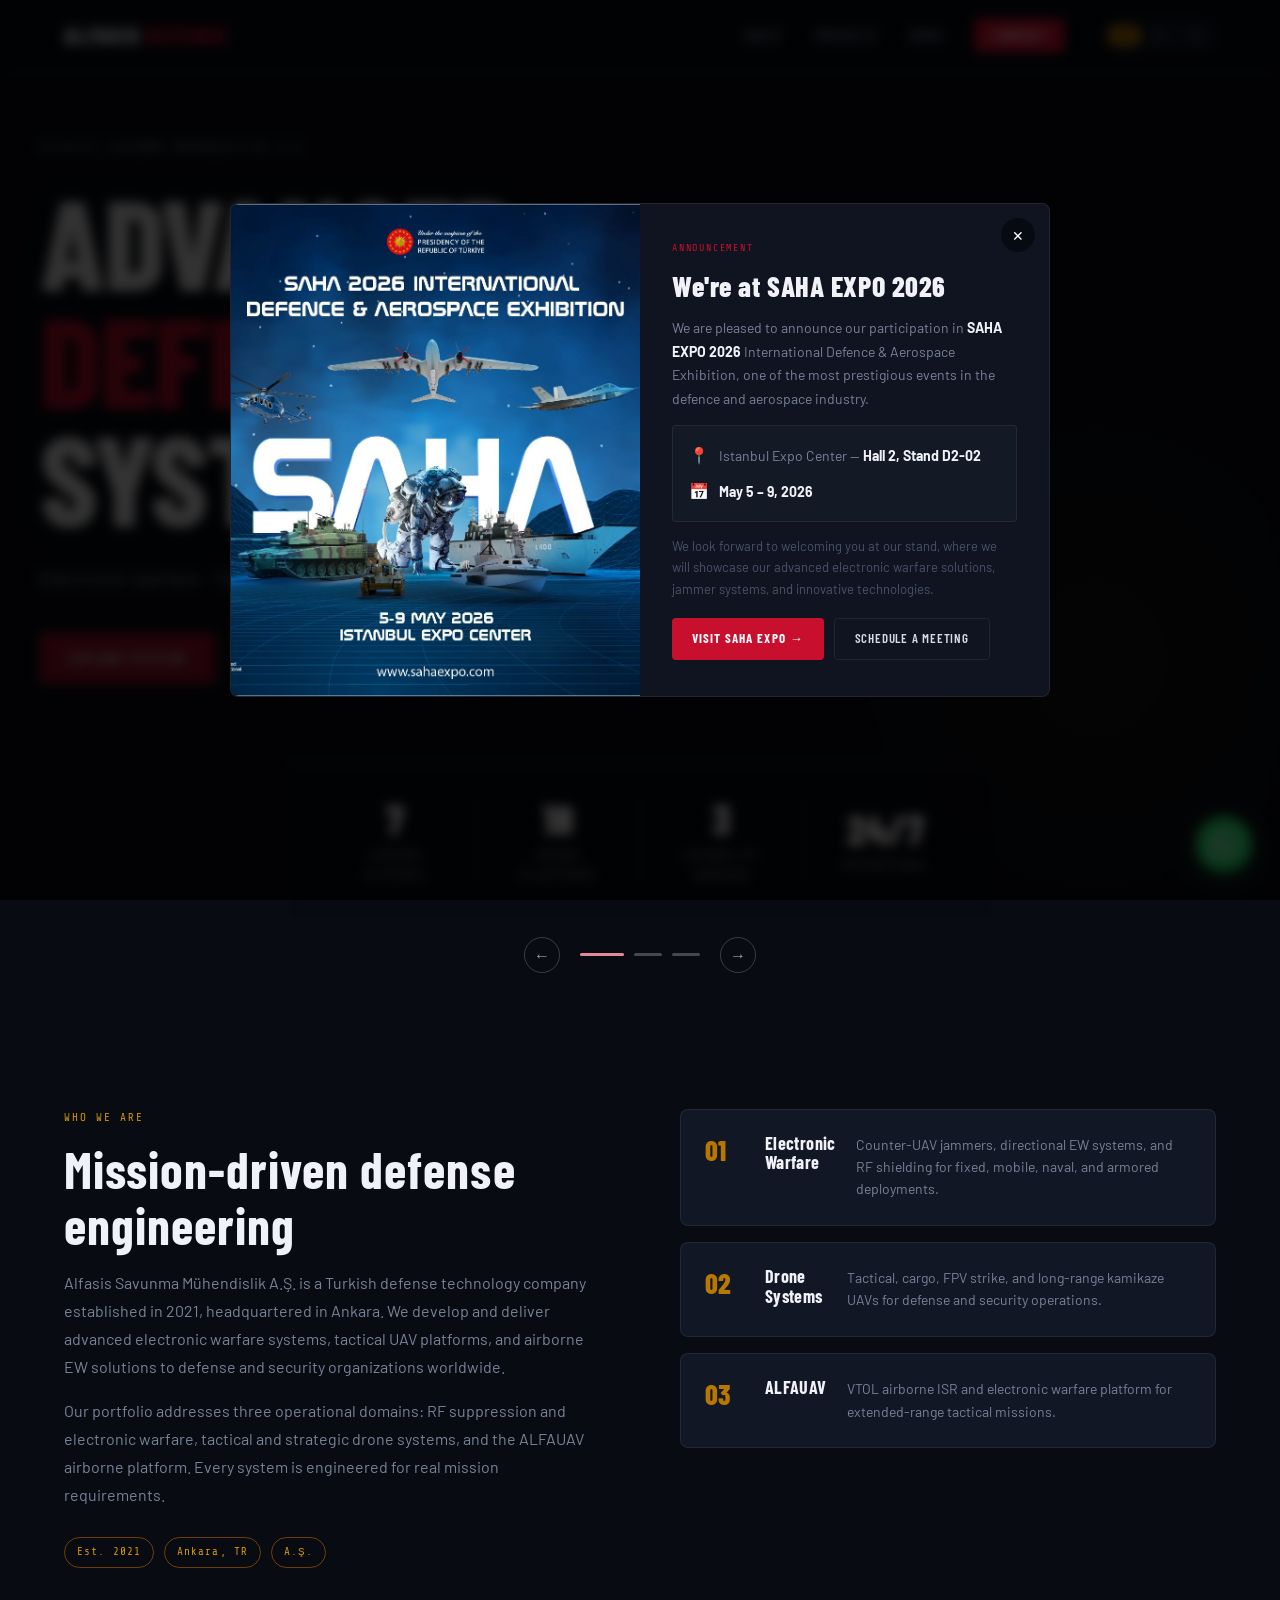
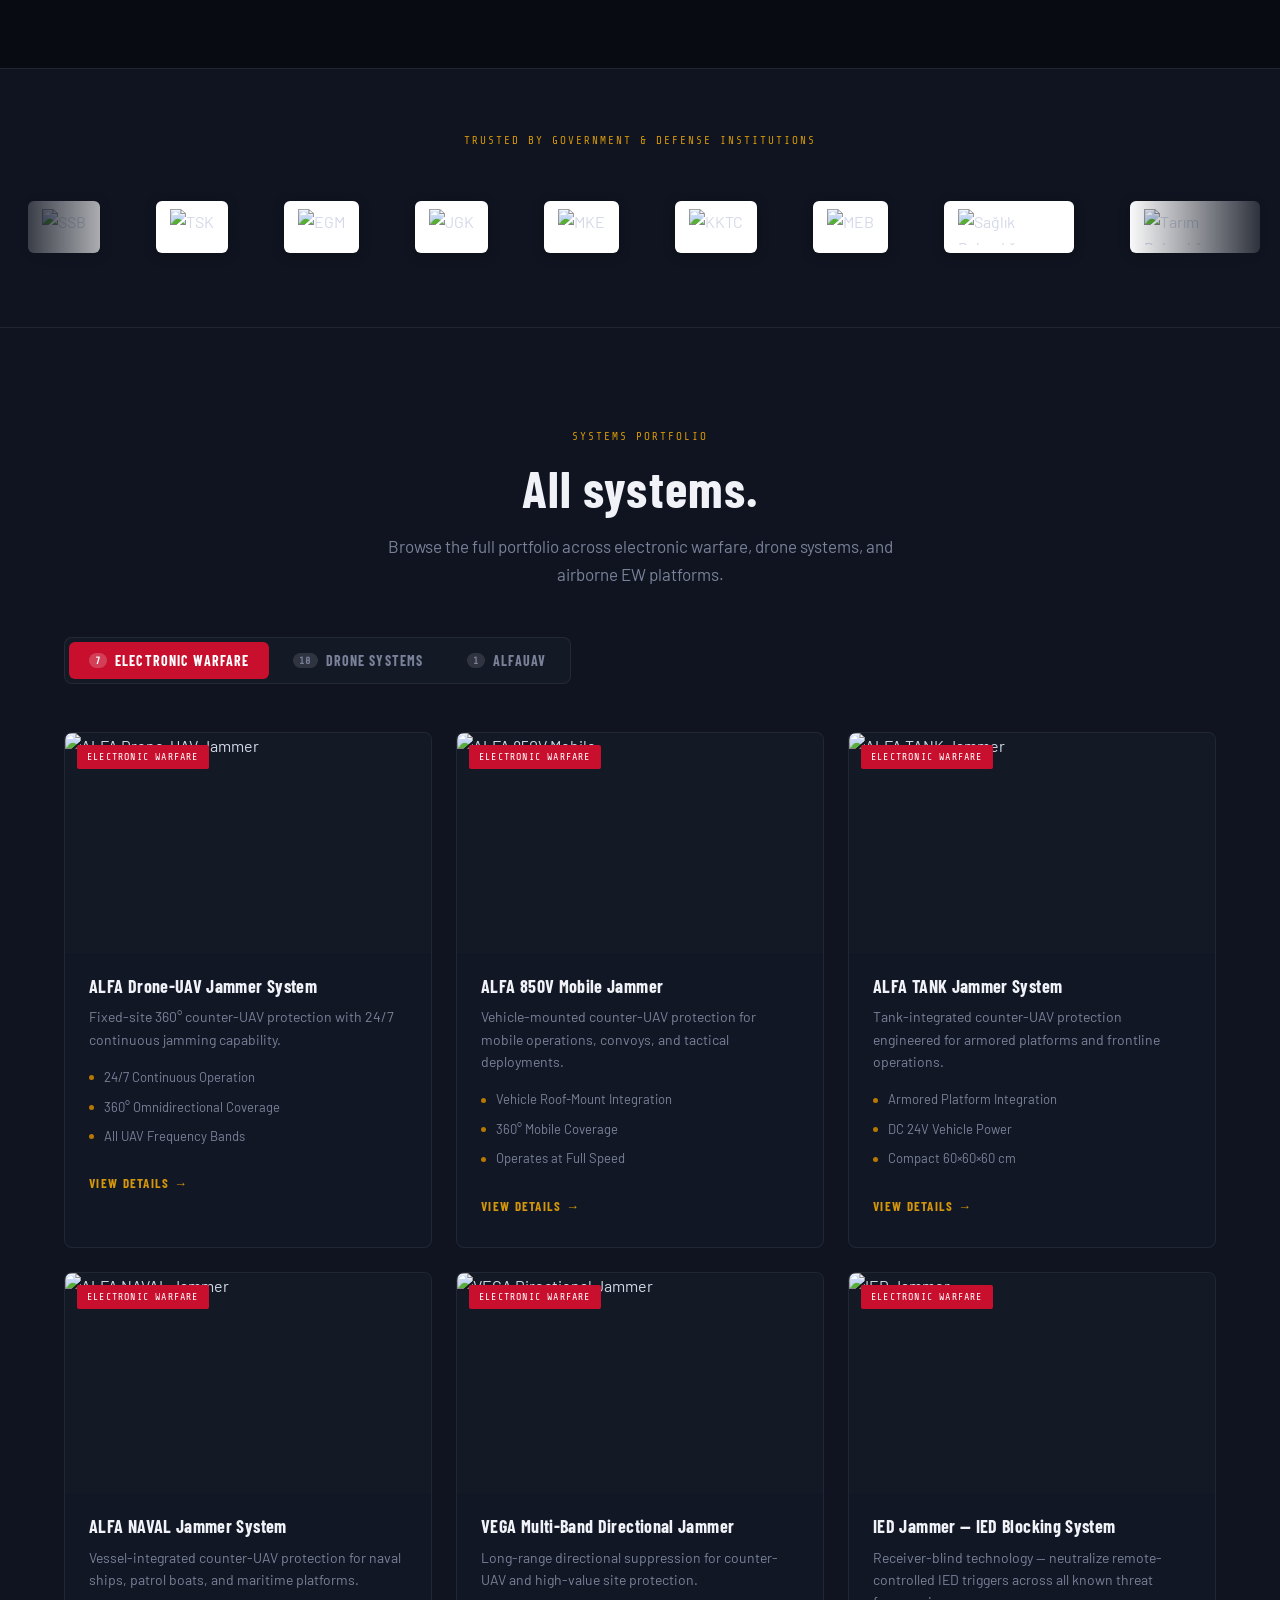
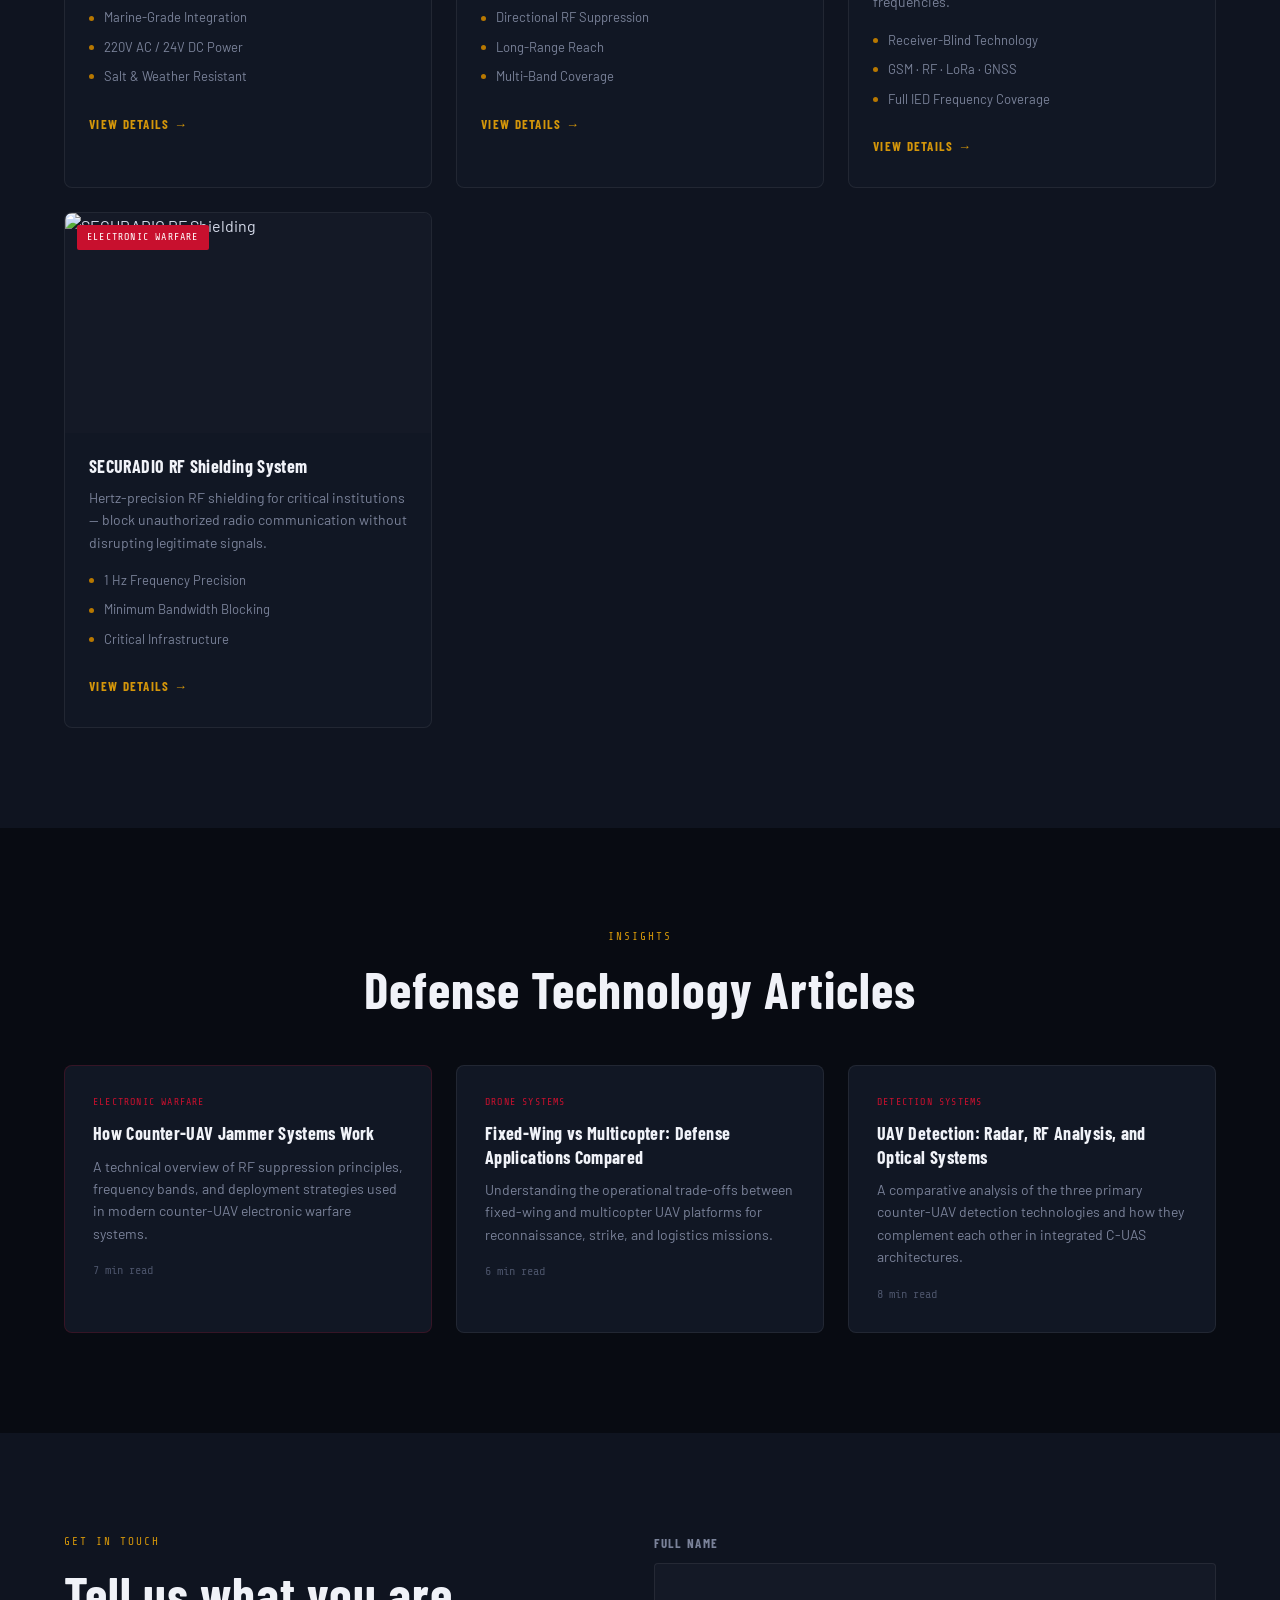
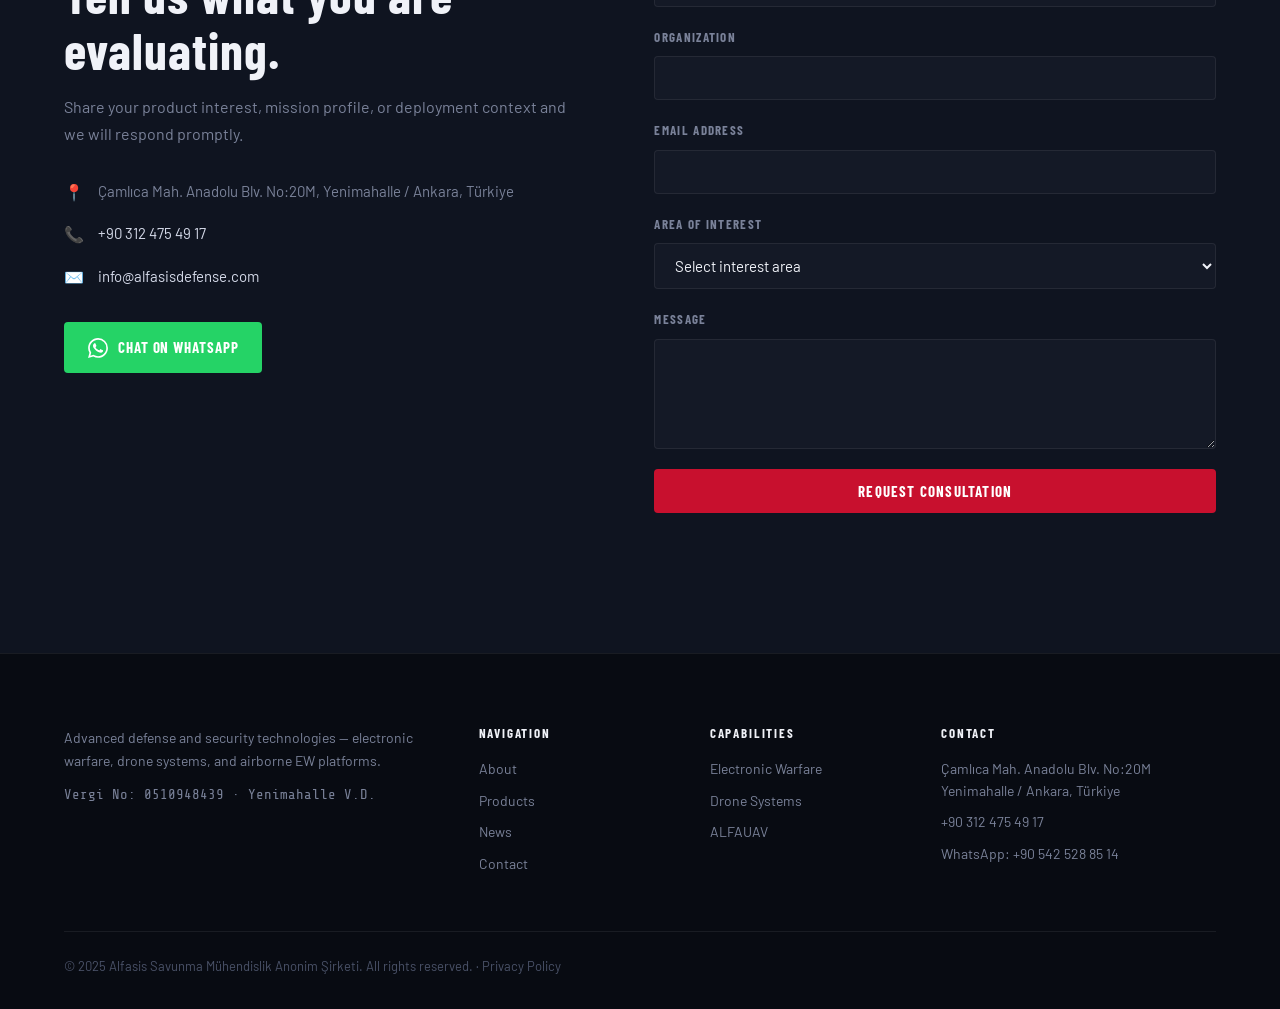
==== index.html @ 8d5317d7 "Update index.html" ====
<!DOCTYPE html>
<html lang="en" dir="ltr">
<head>
  <meta charset="UTF-8" />
  <meta name="viewport" content="width=device-width, initial-scale=1.0" />
  <title>Alfasis Defense | Advanced Defense & Security Systems</title>
  <meta name="description" content="Alfasis Defense — Electronic warfare jammers, tactical drone systems, and ALFAUAV platforms engineered for real operational requirements." />
  <link rel="preconnect" href="https://fonts.googleapis.com" />
  <link href="https://fonts.googleapis.com/css2?family=Barlow+Condensed:wght@300;400;600;700;800&family=Barlow:wght@300;400;500;600&family=Share+Tech+Mono&display=swap" rel="stylesheet" />
  <link rel="stylesheet" href="style.css" />
  <!-- Google Analytics 4 — replace G-XXXXXXXXXX with your Measurement ID -->
  <script async src="https://www.googletagmanager.com/gtag/js?id=G-XXXXXXXXXX"></script>
  <script>
    window.dataLayer = window.dataLayer || [];
    function gtag(){dataLayer.push(arguments);}
    gtag('js', new Date());
    gtag('config', 'G-XXXXXXXXXX');
    gtag('config', 'AW-XXXXXXXXXX'); // Google Ads — replace with your Conversion ID
  </script>
</head>
<body>

<!-- NAV -->
<nav id="navbar">
  <div class="nav-inner">
    <a href="#hero" class="logo">
      <img src="https://kp.idef.com.tr/storage/64226/Alfasis-Logo.png" alt="Alfasis Defense" class="logo-img"
           onerror="this.style.display='none';this.nextElementSibling.style.display='block'" />
      <span class="logo-text" style="display:none">ALFASIS <span class="logo-accent">DEFENSE</span></span>
    </a>
    <ul class="nav-links">
      <li><a href="#about" data-i18n="nav.about">About</a></li>
      <li><a href="#products" data-i18n="nav.products">Products</a></li>
      <li><a href="#news" data-i18n="nav.news">News</a></li>
      <li><a href="#contact" class="nav-cta" data-i18n="nav.contact">Contact</a></li>
    </ul>
    <div class="nav-right">
      <div class="lang-switcher">
        <button class="lang-btn active" data-lang="en">EN</button>
        <button class="lang-btn" data-lang="ar">AR</button>
        <button class="lang-btn" data-lang="ru">RU</button>
      </div>
      <button class="hamburger" id="hamburger" aria-label="Menu">
        <span></span><span></span><span></span>
      </button>
    </div>
  </div>
</nav>

<!-- MOBILE MENU -->
<div class="mobile-menu" id="mobileMenu">
  <ul>
    <li><a href="#about" class="mobile-link" data-i18n="nav.about">About</a></li>
    <li><a href="#products" class="mobile-link" data-i18n="nav.products">Products</a></li>
    <li><a href="#news" class="mobile-link" data-i18n="nav.news">News</a></li>
    <li><a href="#contact" class="mobile-link" data-i18n="nav.contact">Contact</a></li>
  </ul>
  <div class="mobile-lang">
    <button class="lang-btn" data-lang="en">EN</button>
    <button class="lang-btn" data-lang="ar">AR</button>
    <button class="lang-btn" data-lang="ru">RU</button>
  </div>
</div>

<!-- HERO -->
<section id="hero">
  <div class="hero-bg">
    <!-- VIDEO CAROUSEL -->
    <div class="video-carousel">
      <video class="hero-video active" autoplay muted playsinline preload="auto" data-index="0">
        <source src="assets/videos/hero1.mp4" type="video/mp4" />
      </video>
      <video class="hero-video" muted playsinline preload="none" data-index="1">
        <source src="assets/videos/hero2.mp4" type="video/mp4" />
      </video>
      <video class="hero-video" muted playsinline preload="none" data-index="2">
        <source src="assets/videos/hero3.mp4" type="video/mp4" />
      </video>
    </div>
    <div class="hero-video-overlay"></div>
    <div class="hero-grid-lines"></div>
    <div class="hero-glow-1"></div>
    <div class="hero-glow-2"></div>
  </div>
  <div class="hero-content">
    <div class="hero-tag"><span class="mono">ALFASIS SAVUNMA MÜHENDİSLİK A.Ş.</span></div>
    <h1 class="hero-title">
      <span data-i18n="hero.line1">ADVANCED</span><br/>
      <em class="accent-red" data-i18n="hero.line2">DEFENSE</em><br/>
      <span data-i18n="hero.line3">SYSTEMS</span>
    </h1>
    <p class="hero-sub" data-i18n="hero.sub">Electronic warfare · Tactical drones · Airborne EW platforms</p>
    <div class="hero-actions">
      <a href="#products" class="btn-primary" data-i18n="hero.cta1">Explore Systems</a>
      <a href="#contact" class="btn-ghost" data-i18n="hero.cta2">Request Consultation</a>
    </div>
  </div>
  <div class="hero-stats">
    <div class="stat"><span class="stat-num">7</span><span class="stat-label" data-i18n="stats.jammers">Jammer Systems</span></div>
    <div class="stat-div"></div>
    <div class="stat"><span class="stat-num">18</span><span class="stat-label" data-i18n="stats.drones">Drone Platforms</span></div>
    <div class="stat-div"></div>
    <div class="stat"><span class="stat-num">3</span><span class="stat-label" data-i18n="stats.domains">Capability Domains</span></div>
    <div class="stat-div"></div>
    <div class="stat"><span class="stat-num">24/7</span><span class="stat-label" data-i18n="stats.ops">Operational</span></div>
  </div>

  <!-- VIDEO CAROUSEL CONTROLS -->
  <div class="carousel-controls">
    <button class="carousel-arrow" id="carouselPrev" aria-label="Previous">&#8592;</button>
    <div class="carousel-dots">
      <button class="carousel-dot active" data-dot="0"></button>
      <button class="carousel-dot" data-dot="1"></button>
      <button class="carousel-dot" data-dot="2"></button>
    </div>
    <button class="carousel-arrow" id="carouselNext" aria-label="Next">&#8594;</button>
  </div>
</section>

<!-- ABOUT -->
<section id="about">
  <div class="container">
    <div class="about-grid">
      <div class="about-text">
        <div class="section-tag" data-i18n="about.tag">WHO WE ARE</div>
        <h2 class="section-title" data-i18n="about.title">Mission-driven defense engineering</h2>
        <p data-i18n="about.p1">Alfasis Savunma Mühendislik A.Ş. is a Turkish defense technology company established in 2021, headquartered in Ankara. We develop and deliver advanced electronic warfare systems, tactical UAV platforms, and airborne EW solutions to defense and security organizations worldwide.</p>
        <p data-i18n="about.p2">Our portfolio addresses three operational domains: RF suppression and electronic warfare, tactical and strategic drone systems, and the ALFAUAV airborne platform. Every system is engineered for real mission requirements.</p>
        <div class="about-badges">
          <div class="badge"><span data-i18n="badge.est">Est.</span> 2021</div>
          <div class="badge">Ankara, TR</div>
          <div class="badge">A.Ş.</div>
        </div>
      </div>
      <div class="about-domains">
        <div class="domain-card">
          <div class="domain-num">01</div>
          <h3 data-i18n="domain.ew">Electronic Warfare</h3>
          <p data-i18n="domain.ew.desc">Counter-UAV jammers, directional EW systems, and RF shielding for fixed, mobile, naval, and armored deployments.</p>
        </div>
        <div class="domain-card">
          <div class="domain-num">02</div>
          <h3 data-i18n="domain.uav">Drone Systems</h3>
          <p data-i18n="domain.uav.desc">Tactical, cargo, FPV strike, and long-range kamikaze UAVs for defense and security operations.</p>
        </div>
        <div class="domain-card">
          <div class="domain-num">03</div>
          <h3>ALFAUAV</h3>
          <p data-i18n="domain.alfauav.desc">VTOL airborne ISR and electronic warfare platform for extended-range tactical missions.</p>
        </div>
      </div>
    </div>
  </div>
</section>

<!-- CLIENTS SLIDER -->
<section id="clients">
  <div class="clients-header">
    <span class="section-tag" data-i18n="clients.tag">TRUSTED BY</span>
  </div>
  <div class="clients-track-wrap">
    <div class="clients-track">
      <!-- Set 1 -->
      <div class="client-logo"><img src="https://www.alfasis.com.tr/img/referanslar/SSB_logo.png"            alt="SSB" /></div>
      <div class="client-logo"><img src="https://www.alfasis.com.tr/img/referanslar/tsk-logo.png"            alt="TSK" /></div>
      <div class="client-logo"><img src="https://www.alfasis.com.tr/img/referanslar/EGM2_logo.png"           alt="EGM" /></div>
      <div class="client-logo"><img src="https://www.alfasis.com.tr/img/referanslar/jgk_logo.png"            alt="JGK" /></div>
      <div class="client-logo"><img src="https://www.alfasis.com.tr/img/referanslar/MKE-logo.png"            alt="MKE" /></div>
      <div class="client-logo"><img src="https://www.alfasis.com.tr/img/referanslar/kktc_ia_logo.jpeg"       alt="KKTC" /></div>
      <div class="client-logo"><img src="https://www.alfasis.com.tr/img/referanslar/MEB_Logo.png"            alt="MEB" /></div>
      <div class="client-logo"><img src="https://www.alfasis.com.tr/img/referanslar/SB_logo.png"             alt="Sağlık Bakanlığı" /></div>
      <div class="client-logo"><img src="https://www.alfasis.com.tr/img/referanslar/Tarım_ve_Orman_b_logo.png" alt="Tarım Bakanlığı" /></div>
      <div class="client-logo"><img src="https://www.alfasis.com.tr/img/referanslar/Msi_Logo.png"            alt="MSI" /></div>
      <div class="client-logo"><img src="https://www.alfasis.com.tr/img/referanslar/teias_logo.png"          alt="TEİAŞ" /></div>
      <div class="client-logo"><img src="https://www.alfasis.com.tr/img/referanslar/innova-seffaf-renkli.png" alt="Innova" /></div>
      <div class="client-logo"><img src="https://www.alfasis.com.tr/img/referanslar/tt_logo.jpeg"            alt="Türk Telekom" /></div>
      <div class="client-logo"><img src="https://www.alfasis.com.tr/img/referanslar/Logo_Goethe-Institut.png" alt="Goethe Institut" /></div>
      <!-- Set 2 (duplicate for seamless loop) -->
      <div class="client-logo"><img src="https://www.alfasis.com.tr/img/referanslar/SSB_logo.png"            alt="SSB" /></div>
      <div class="client-logo"><img src="https://www.alfasis.com.tr/img/referanslar/tsk-logo.png"            alt="TSK" /></div>
      <div class="client-logo"><img src="https://www.alfasis.com.tr/img/referanslar/EGM2_logo.png"           alt="EGM" /></div>
      <div class="client-logo"><img src="https://www.alfasis.com.tr/img/referanslar/jgk_logo.png"            alt="JGK" /></div>
      <div class="client-logo"><img src="https://www.alfasis.com.tr/img/referanslar/MKE-logo.png"            alt="MKE" /></div>
      <div class="client-logo"><img src="https://www.alfasis.com.tr/img/referanslar/kktc_ia_logo.jpeg"       alt="KKTC" /></div>
      <div class="client-logo"><img src="https://www.alfasis.com.tr/img/referanslar/MEB_Logo.png"            alt="MEB" /></div>
      <div class="client-logo"><img src="https://www.alfasis.com.tr/img/referanslar/SB_logo.png"             alt="Sağlık Bakanlığı" /></div>
      <div class="client-logo"><img src="https://www.alfasis.com.tr/img/referanslar/Tarım_ve_Orman_b_logo.png" alt="Tarım Bakanlığı" /></div>
      <div class="client-logo"><img src="https://www.alfasis.com.tr/img/referanslar/Msi_Logo.png"            alt="MSI" /></div>
      <div class="client-logo"><img src="https://www.alfasis.com.tr/img/referanslar/teias_logo.png"          alt="TEİAŞ" /></div>
      <div class="client-logo"><img src="https://www.alfasis.com.tr/img/referanslar/innova-seffaf-renkli.png" alt="Innova" /></div>
      <div class="client-logo"><img src="https://www.alfasis.com.tr/img/referanslar/tt_logo.jpeg"            alt="Türk Telekom" /></div>
      <div class="client-logo"><img src="https://www.alfasis.com.tr/img/referanslar/Logo_Goethe-Institut.png" alt="Goethe Institut" /></div>
    </div>
  </div>
</section>

<!-- PRODUCTS -->
<section id="products">
  <div class="container">
    <div class="section-header">
      <div class="section-tag" data-i18n="products.tag">SYSTEMS PORTFOLIO</div>
      <h2 class="section-title" data-i18n="products.title">All systems.</h2>
      <p class="section-sub" data-i18n="products.sub">Browse the full portfolio across electronic warfare, drone systems, and airborne EW platforms.</p>
    </div>

    <div class="cat-tabs">
      <button class="cat-tab active" data-cat="jammers">
        <span class="cat-count">7</span>
        <span data-i18n="cat.jammers">Electronic Warfare</span>
      </button>
      <button class="cat-tab" data-cat="drones">
        <span class="cat-count">18</span>
        <span data-i18n="cat.drones">Drone Systems</span>
      </button>
      <button class="cat-tab" data-cat="alfauav">
        <span class="cat-count">1</span>
        <span>ALFAUAV</span>
      </button>
    </div>

    <!-- JAMMERS -->
    <div class="product-grid" id="cat-jammers">

      <div class="product-card">
        <div class="product-img-wrap">
          <img src="https://www.rdnsoft.com/products/alfa-850v/images/hero.webp" alt="ALFA Drone-UAV Jammer" loading="lazy" />
          <span class="product-cat-badge" data-i18n="badge.ew">Electronic Warfare</span>
        </div>
        <div class="product-body">
          <h3>ALFA Drone-UAV Jammer System</h3>
          <p data-i18n="p.alfa850v.desc">Fixed-site 360° counter-UAV protection with 24/7 continuous jamming capability.</p>
          <ul class="product-specs">
            <li><span class="spec-dot"></span><span data-i18n="p.alfa850v.spec1">24/7 Continuous Operation</span></li>
            <li><span class="spec-dot"></span><span data-i18n="p.alfa850v.spec2">360° Omnidirectional Coverage</span></li>
            <li><span class="spec-dot"></span><span data-i18n="p.alfa850v.spec3">All UAV Frequency Bands</span></li>
          </ul>
          <button class="btn-details" data-modal="alfa-850v" data-i18n="btn.details">View Details →</button>
        </div>
      </div>

      <div class="product-card">
        <div class="product-img-wrap">
          <img src="https://www.rdnsoft.com/products/alfa-850v-mobile/images/hero.webp" alt="ALFA 850V Mobile" loading="lazy" />
          <span class="product-cat-badge" data-i18n="badge.ew">Electronic Warfare</span>
        </div>
        <div class="product-body">
          <h3>ALFA 850V Mobile Jammer</h3>
          <p data-i18n="p.alfa850vmob.desc">Vehicle-mounted counter-UAV protection for mobile operations, convoys, and tactical deployments.</p>
          <ul class="product-specs">
            <li><span class="spec-dot"></span><span data-i18n="p.alfa850vmob.spec1">Vehicle Roof-Mount Integration</span></li>
            <li><span class="spec-dot"></span><span data-i18n="p.alfa850vmob.spec2">360° Mobile Coverage</span></li>
            <li><span class="spec-dot"></span><span data-i18n="p.alfa850vmob.spec3">Operates at Full Speed</span></li>
          </ul>
          <button class="btn-details" data-modal="alfa-850v-mobile" data-i18n="btn.details">View Details →</button>
        </div>
      </div>

      <div class="product-card">
        <div class="product-img-wrap">
          <img src="https://www.rdnsoft.com/products/alfa-tank/images/hero.webp" alt="ALFA TANK Jammer" loading="lazy" />
          <span class="product-cat-badge" data-i18n="badge.ew">Electronic Warfare</span>
        </div>
        <div class="product-body">
          <h3>ALFA TANK Jammer System</h3>
          <p data-i18n="p.alfatank.desc">Tank-integrated counter-UAV protection engineered for armored platforms and frontline operations.</p>
          <ul class="product-specs">
            <li><span class="spec-dot"></span><span data-i18n="p.alfatank.spec1">Armored Platform Integration</span></li>
            <li><span class="spec-dot"></span><span data-i18n="p.alfatank.spec2">DC 24V Vehicle Power</span></li>
            <li><span class="spec-dot"></span><span data-i18n="p.alfatank.spec3">Compact 60×60×60 cm</span></li>
          </ul>
          <button class="btn-details" data-modal="alfa-tank" data-i18n="btn.details">View Details →</button>
        </div>
      </div>

      <div class="product-card">
        <div class="product-img-wrap">
          <img src="https://www.rdnsoft.com/products/alfa-naval/images/hero.webp" alt="ALFA NAVAL Jammer" loading="lazy" />
          <span class="product-cat-badge" data-i18n="badge.ew">Electronic Warfare</span>
        </div>
        <div class="product-body">
          <h3>ALFA NAVAL Jammer System</h3>
          <p data-i18n="p.alfanaval.desc">Vessel-integrated counter-UAV protection for naval ships, patrol boats, and maritime platforms.</p>
          <ul class="product-specs">
            <li><span class="spec-dot"></span><span data-i18n="p.alfanaval.spec1">Marine-Grade Integration</span></li>
            <li><span class="spec-dot"></span><span data-i18n="p.alfanaval.spec2">220V AC / 24V DC Power</span></li>
            <li><span class="spec-dot"></span><span data-i18n="p.alfanaval.spec3">Salt & Weather Resistant</span></li>
          </ul>
          <button class="btn-details" data-modal="alfa-naval" data-i18n="btn.details">View Details →</button>
        </div>
      </div>

      <div class="product-card">
        <div class="product-img-wrap">
          <img src="https://www.rdnsoft.com/products/vega/images/vega-hero.webp" alt="VEGA Directional Jammer" loading="lazy" />
          <span class="product-cat-badge" data-i18n="badge.ew">Electronic Warfare</span>
        </div>
        <div class="product-body">
          <h3>VEGA Multi-Band Directional Jammer</h3>
          <p data-i18n="p.vega.desc">Long-range directional suppression for counter-UAV and high-value site protection.</p>
          <ul class="product-specs">
            <li><span class="spec-dot"></span><span data-i18n="p.vega.spec1">Directional RF Suppression</span></li>
            <li><span class="spec-dot"></span><span data-i18n="p.vega.spec2">Long-Range Reach</span></li>
            <li><span class="spec-dot"></span><span data-i18n="p.vega.spec3">Multi-Band Coverage</span></li>
          </ul>
          <button class="btn-details" data-modal="vega" data-i18n="btn.details">View Details →</button>
        </div>
      </div>

      <div class="product-card">
        <div class="product-img-wrap">
          <img src="https://www.rdnsoft.com/products/ied-jammer/images/hero.webp" alt="IED Jammer" loading="lazy" />
          <span class="product-cat-badge" data-i18n="badge.ew">Electronic Warfare</span>
        </div>
        <div class="product-body">
          <h3>IED Jammer — IED Blocking System</h3>
          <p data-i18n="p.ied.desc">Receiver-blind technology — neutralize remote-controlled IED triggers across all known threat frequencies.</p>
          <ul class="product-specs">
            <li><span class="spec-dot"></span><span data-i18n="p.ied.spec1">Receiver-Blind Technology</span></li>
            <li><span class="spec-dot"></span><span data-i18n="p.ied.spec2">GSM · RF · LoRa · GNSS</span></li>
            <li><span class="spec-dot"></span><span data-i18n="p.ied.spec3">Full IED Frequency Coverage</span></li>
          </ul>
          <button class="btn-details" data-modal="ied" data-i18n="btn.details">View Details →</button>
        </div>
      </div>

      <div class="product-card">
        <div class="product-img-wrap">
          <img src="https://www.rdnsoft.com/products/securadio/images/hero.webp" alt="SECURADIO RF Shielding" loading="lazy" />
          <span class="product-cat-badge" data-i18n="badge.ew">Electronic Warfare</span>
        </div>
        <div class="product-body">
          <h3>SECURADIO RF Shielding System</h3>
          <p data-i18n="p.securadio.desc">Hertz-precision RF shielding for critical institutions — block unauthorized radio communication without disrupting legitimate signals.</p>
          <ul class="product-specs">
            <li><span class="spec-dot"></span><span data-i18n="p.securadio.spec1">1 Hz Frequency Precision</span></li>
            <li><span class="spec-dot"></span><span data-i18n="p.securadio.spec2">Minimum Bandwidth Blocking</span></li>
            <li><span class="spec-dot"></span><span data-i18n="p.securadio.spec3">Critical Infrastructure</span></li>
          </ul>
          <button class="btn-details" data-modal="securadio" data-i18n="btn.details">View Details →</button>
        </div>
      </div>

    </div><!-- /cat-jammers -->

    <!-- DRONES -->
    <div class="product-grid hidden" id="cat-drones">

      <div class="product-card">
        <div class="product-img-wrap">
          <img src="https://www.rdnsoft.com/products/k-100/images/hero.webp" alt="K-100" loading="lazy" />
          <span class="product-cat-badge" data-i18n="badge.strike">Strike UAV</span>
        </div>
        <div class="product-body">
          <h3>K-100</h3>
          <p data-i18n="p.k100.desc">Long-range precision strike — 100 km operational range, 2 kg payload, 2-hour flight endurance.</p>
          <ul class="product-specs">
            <li><span class="spec-dot"></span><span data-i18n="p.k100.spec1">100 km Strike Range</span></li>
            <li><span class="spec-dot"></span><span data-i18n="p.k100.spec2">2 kg Payload</span></li>
            <li><span class="spec-dot"></span><span data-i18n="p.k100.spec3">2-Hour Endurance</span></li>
          </ul>
          <button class="btn-details" data-modal="k-100" data-i18n="btn.details">View Details →</button>
        </div>
      </div>

      <div class="product-card">
        <div class="product-img-wrap">
          <img src="https://www.rdnsoft.com/products/k-400/images/hero.webp" alt="K-400" loading="lazy" />
          <span class="product-cat-badge" data-i18n="badge.strike">Strike UAV</span>
        </div>
        <div class="product-body">
          <h3>K-400</h3>
          <p data-i18n="p.k400.desc">Extended range strategic strike — 400 km range, 5 kg payload, 4-hour loitering endurance.</p>
          <ul class="product-specs">
            <li><span class="spec-dot"></span><span data-i18n="p.k400.spec1">400 km Strike Range</span></li>
            <li><span class="spec-dot"></span><span data-i18n="p.k400.spec2">5 kg Payload</span></li>
            <li><span class="spec-dot"></span><span data-i18n="p.k400.spec3">4-Hour Endurance</span></li>
          </ul>
          <button class="btn-details" data-modal="k-400" data-i18n="btn.details">View Details →</button>
        </div>
      </div>

      <div class="product-card">
        <div class="product-img-wrap">
          <img src="https://www.rdnsoft.com/products/k-750/images/hero.webp" alt="K-750" loading="lazy" />
          <span class="product-cat-badge" data-i18n="badge.strike">Strike UAV</span>
        </div>
        <div class="product-body">
          <h3>K-750</h3>
          <p data-i18n="p.k750.desc">Long-range strike asset — 750 km range, 15 kg heavy warhead, 7-hour operational endurance.</p>
          <ul class="product-specs">
            <li><span class="spec-dot"></span><span data-i18n="p.k750.spec1">750 km Operational Range</span></li>
            <li><span class="spec-dot"></span><span data-i18n="p.k750.spec2">15 kg Heavy Warhead</span></li>
            <li><span class="spec-dot"></span><span data-i18n="p.k750.spec3">7-Hour Endurance</span></li>
          </ul>
          <button class="btn-details" data-modal="k-750" data-i18n="btn.details">View Details →</button>
        </div>
      </div>

      <div class="product-card">
        <div class="product-img-wrap">
          <img src="https://www.rdnsoft.com/products/km-1000/images/hero.webp" alt="KM-1000" loading="lazy" />
          <span class="product-cat-badge" data-i18n="badge.strategic">Strategic UAV</span>
        </div>
        <div class="product-body">
          <h3>KM-1000</h3>
          <p data-i18n="p.km1000.desc">Strategic long-range stealth strike — 1,000 km range, low radar cross-section airframe, 15 kg payload.</p>
          <ul class="product-specs">
            <li><span class="spec-dot"></span><span data-i18n="p.km1000.spec1">1,000 km Strategic Range</span></li>
            <li><span class="spec-dot"></span><span data-i18n="p.km1000.spec2">Low Radar Cross-Section</span></li>
            <li><span class="spec-dot"></span><span data-i18n="p.km1000.spec3">9-Hour Endurance</span></li>
          </ul>
          <button class="btn-details" data-modal="km-1000" data-i18n="btn.details">View Details →</button>
        </div>
      </div>

      <div class="product-card">
        <div class="product-img-wrap">
          <img src="https://www.rdnsoft.com/products/d-1000/images/hero.webp" alt="D-1000" loading="lazy" />
          <span class="product-cat-badge" data-i18n="badge.fpv">FPV Strike</span>
        </div>
        <div class="product-body">
          <h3>D-1000</h3>
          <p data-i18n="p.d1000.desc">High-speed FPV kamikaze — 1–7 kg payload, 150–200+ km/h speed, up to 20 km range.</p>
          <ul class="product-specs">
            <li><span class="spec-dot"></span><span data-i18n="p.d1000.spec1">7 kg Strike Payload</span></li>
            <li><span class="spec-dot"></span><span data-i18n="p.d1000.spec2">200+ km/h Speed</span></li>
            <li><span class="spec-dot"></span><span data-i18n="p.d1000.spec3">20 km Range</span></li>
          </ul>
          <button class="btn-details" data-modal="d-1000" data-i18n="btn.details">View Details →</button>
        </div>
      </div>

      <div class="product-card">
        <div class="product-img-wrap">
          <img src="https://www.rdnsoft.com/products/d-1050/images/hero.webp" alt="D-1050" loading="lazy" />
          <span class="product-cat-badge" data-i18n="badge.fpv">FPV Strike</span>
        </div>
        <div class="product-body">
          <h3>D-1050</h3>
          <p data-i18n="p.d1050.desc">Jam-proof fiber optic FPV kamikaze — operates in GPS-denied and electronic warfare environments. 25 km range.</p>
          <ul class="product-specs">
            <li><span class="spec-dot"></span><span data-i18n="p.d1050.spec1">Fiber Optic Cable Link</span></li>
            <li><span class="spec-dot"></span><span data-i18n="p.d1050.spec2">GPS-Denied Operation</span></li>
            <li><span class="spec-dot"></span><span data-i18n="p.d1050.spec3">25 km Range</span></li>
          </ul>
          <button class="btn-details" data-modal="d-1050" data-i18n="btn.details">View Details →</button>
        </div>
      </div>

      <div class="product-card">
        <div class="product-img-wrap">
          <img src="https://www.rdnsoft.com/products/white-falcon-a1/images/hero.webp" alt="WHITE FALCON A1" loading="lazy" />
          <span class="product-cat-badge" data-i18n="badge.fpv">FPV Strike</span>
        </div>
        <div class="product-body">
          <h3>WHITE FALCON A1</h3>
          <p data-i18n="p.wf1.desc">Precision strike at 400+ km/h — AI guidance module, 1 kg payload, autonomous target tracking.</p>
          <ul class="product-specs">
            <li><span class="spec-dot"></span><span data-i18n="p.wf1.spec1">400+ km/h Top Speed</span></li>
            <li><span class="spec-dot"></span><span data-i18n="p.wf1.spec2">AI Guidance Module</span></li>
            <li><span class="spec-dot"></span><span data-i18n="p.wf1.spec3">50 Hz Autonomous Tracking</span></li>
          </ul>
          <button class="btn-details" data-modal="white-falcon" data-i18n="btn.details">View Details →</button>
        </div>
      </div>

      <div class="product-card">
        <div class="product-img-wrap">
          <img src="https://www.rdnsoft.com/products/safir/images/hero.webp" alt="SAFIR" loading="lazy" />
          <span class="product-cat-badge" data-i18n="badge.recon">Reconnaissance</span>
        </div>
        <div class="product-body">
          <h3>SAFIR</h3>
          <p data-i18n="p.safir.desc">High-speed FPV platform — 150–200+ km/h, long range, day and night operations.</p>
          <ul class="product-specs">
            <li><span class="spec-dot"></span><span data-i18n="p.safir.spec1">150–200+ km/h Speed</span></li>
            <li><span class="spec-dot"></span><span data-i18n="p.safir.spec2">FPV Goggle Control</span></li>
            <li><span class="spec-dot"></span><span data-i18n="p.safir.spec3">Day & Night Ops</span></li>
          </ul>
          <button class="btn-details" data-modal="safir" data-i18n="btn.details">View Details →</button>
        </div>
      </div>

      <div class="product-card">
        <div class="product-img-wrap">
          <img src="https://www.rdnsoft.com/products/talon/images/hero.webp" alt="TALON" loading="lazy" />
          <span class="product-cat-badge" data-i18n="badge.recon">Reconnaissance</span>
        </div>
        <div class="product-body">
          <h3>TALON</h3>
          <p data-i18n="p.talon.desc">Long-range fixed-wing mini UAV — hand-launched, 50–100 min endurance, low radar cross-section.</p>
          <ul class="product-specs">
            <li><span class="spec-dot"></span><span data-i18n="p.talon.spec1">No Runway Required</span></li>
            <li><span class="spec-dot"></span><span data-i18n="p.talon.spec2">Low Radar Cross-Section</span></li>
            <li><span class="spec-dot"></span><span data-i18n="p.talon.spec3">50–100 min Endurance</span></li>
          </ul>
          <button class="btn-details" data-modal="talon" data-i18n="btn.details">View Details →</button>
        </div>
      </div>

      <div class="product-card">
        <div class="product-img-wrap">
          <img src="https://www.rdnsoft.com/products/m-1000/images/hero.webp" alt="M-1000" loading="lazy" />
          <span class="product-cat-badge" data-i18n="badge.recon">Reconnaissance</span>
        </div>
        <div class="product-body">
          <h3>M-1000</h3>
          <p data-i18n="p.m1000.desc">Extended endurance surveillance multicopter — 1-hour flight, 30× optical zoom gimbal, 15 km range.</p>
          <ul class="product-specs">
            <li><span class="spec-dot"></span><span data-i18n="p.m1000.spec1">1-Hour Endurance</span></li>
            <li><span class="spec-dot"></span><span data-i18n="p.m1000.spec2">30× Optical Zoom</span></li>
            <li><span class="spec-dot"></span><span data-i18n="p.m1000.spec3">15 km Range</span></li>
          </ul>
          <button class="btn-details" data-modal="m-1000" data-i18n="btn.details">View Details →</button>
        </div>
      </div>

      <div class="product-card">
        <div class="product-img-wrap">
          <img src="https://www.rdnsoft.com/products/v-2346/images/hero.webp" alt="V-2346" loading="lazy" />
          <span class="product-cat-badge">VTOL</span>
        </div>
        <div class="product-body">
          <h3>V-2346</h3>
          <p data-i18n="p.v2346.desc">Multi-wingspan VTOL — 2m to 6m variants, 2–8 hour endurance, optional Anti-GNSS card.</p>
          <ul class="product-specs">
            <li><span class="spec-dot"></span><span data-i18n="p.v2346.spec1">4 Wingspan Variants (2–6 m)</span></li>
            <li><span class="spec-dot"></span><span data-i18n="p.v2346.spec2">VTOL — No Runway</span></li>
            <li><span class="spec-dot"></span><span data-i18n="p.v2346.spec3">2–8 Hour Endurance</span></li>
          </ul>
          <button class="btn-details" data-modal="v-2346" data-i18n="btn.details">View Details →</button>
        </div>
      </div>

      <div class="product-card">
        <div class="product-img-wrap">
          <img src="https://www.rdnsoft.com/products/alga/images/hero.webp" alt="ALGA" loading="lazy" />
          <span class="product-cat-badge" data-i18n="badge.strike">Strike UAV</span>
        </div>
        <div class="product-body">
          <h3>ALGA</h3>
          <p data-i18n="p.alga.desc">Precision strike and reconnaissance — dual-locking ammunition release, military-grade flight control.</p>
          <ul class="product-specs">
            <li><span class="spec-dot"></span><span data-i18n="p.alga.spec1">Dual-Locking Release</span></li>
            <li><span class="spec-dot"></span><span data-i18n="p.alga.spec2">Military Flight Control</span></li>
            <li><span class="spec-dot"></span><span data-i18n="p.alga.spec3">GPS Waypoint Navigation</span></li>
          </ul>
          <button class="btn-details" data-modal="alga" data-i18n="btn.details">View Details →</button>
        </div>
      </div>

      <div class="product-card">
        <div class="product-img-wrap">
          <img src="https://www.rdnsoft.com/products/p-5/images/hero.webp" alt="P-5" loading="lazy" />
          <span class="product-cat-badge" data-i18n="badge.cargo">Cargo UAV</span>
        </div>
        <div class="product-body">
          <h3>P-5</h3>
          <p data-i18n="p.p5.desc">Tactical payload multicopter — 5 kg capacity, 45 min endurance, 30× gimbal, optional thermal camera.</p>
          <ul class="product-specs">
            <li><span class="spec-dot"></span><span data-i18n="p.p5.spec1">5 kg Tactical Payload</span></li>
            <li><span class="spec-dot"></span><span data-i18n="p.p5.spec2">45-Minute Endurance</span></li>
            <li><span class="spec-dot"></span><span data-i18n="p.p5.spec3">Precision Drop Mechanism</span></li>
          </ul>
          <button class="btn-details" data-modal="p-5" data-i18n="btn.details">View Details →</button>
        </div>
      </div>

      <div class="product-card">
        <div class="product-img-wrap">
          <img src="https://www.rdnsoft.com/products/p-10/images/hero.webp" alt="P-10" loading="lazy" />
          <span class="product-cat-badge" data-i18n="badge.cargo">Cargo UAV</span>
        </div>
        <div class="product-body">
          <h3>P-10</h3>
          <p data-i18n="p.p10.desc">Heavy tactical payload platform — 10 kg capacity, 40 min endurance, GPS-coordinated drop system.</p>
          <ul class="product-specs">
            <li><span class="spec-dot"></span><span data-i18n="p.p10.spec1">10 kg Heavy Payload</span></li>
            <li><span class="spec-dot"></span><span data-i18n="p.p10.spec2">40-Minute Endurance</span></li>
            <li><span class="spec-dot"></span><span data-i18n="p.p10.spec3">Precision Drop System</span></li>
          </ul>
          <button class="btn-details" data-modal="p-10" data-i18n="btn.details">View Details →</button>
        </div>
      </div>

      <div class="product-card">
        <div class="product-img-wrap">
          <img src="https://www.rdnsoft.com/products/mp-50/images/hero.webp" alt="MP-50" loading="lazy" />
          <span class="product-cat-badge" data-i18n="badge.cargo">Cargo UAV</span>
        </div>
        <div class="product-body">
          <h3>MP-50</h3>
          <p data-i18n="p.mp50.desc">Maximum capacity heavy lift — 50 kg payload, 30 min endurance, 10 km operational range.</p>
          <ul class="product-specs">
            <li><span class="spec-dot"></span><span data-i18n="p.mp50.spec1">50 kg Maximum Payload</span></li>
            <li><span class="spec-dot"></span><span data-i18n="p.mp50.spec2">30-Minute Endurance</span></li>
            <li><span class="spec-dot"></span><span data-i18n="p.mp50.spec3">10 km Range</span></li>
          </ul>
          <button class="btn-details" data-modal="mp-50" data-i18n="btn.details">View Details →</button>
        </div>
      </div>

      <div class="product-card">
        <div class="product-img-wrap">
          <img src="https://www.rdnsoft.com/products/p-100/images/hero.webp" alt="P-100" loading="lazy" />
          <span class="product-cat-badge" data-i18n="badge.cargo">Cargo UAV</span>
        </div>
        <div class="product-body">
          <h3>P-100</h3>
          <p data-i18n="p.p100.desc">Ultra heavy lift UAV — 100 kg payload, 25 min endurance, 7 km range. Maximum capacity multicopter.</p>
          <ul class="product-specs">
            <li><span class="spec-dot"></span><span data-i18n="p.p100.spec1">100 kg Payload</span></li>
            <li><span class="spec-dot"></span><span data-i18n="p.p100.spec2">25-Minute Endurance</span></li>
            <li><span class="spec-dot"></span><span data-i18n="p.p100.spec3">GPS Precision Drop</span></li>
          </ul>
          <button class="btn-details" data-modal="p-100" data-i18n="btn.details">View Details →</button>
        </div>
      </div>

      <div class="product-card">
        <div class="product-img-wrap">
          <img src="https://www.rdnsoft.com/products/yukbey/images/hero.webp" alt="YÜKBEY" loading="lazy" />
          <span class="product-cat-badge" data-i18n="badge.cargo">Cargo UAV</span>
        </div>
        <div class="product-body">
          <h3>YÜKBEY</h3>
          <p data-i18n="p.yukbey.desc">Heavy lift logistics platform — 30 kg capacity, dual battery system, 30 km range for uninterrupted operations.</p>
          <ul class="product-specs">
            <li><span class="spec-dot"></span><span data-i18n="p.yukbey.spec1">30 kg Payload</span></li>
            <li><span class="spec-dot"></span><span data-i18n="p.yukbey.spec2">Dual Battery Failover</span></li>
            <li><span class="spec-dot"></span><span data-i18n="p.yukbey.spec3">30 km Range</span></li>
          </ul>
          <button class="btn-details" data-modal="yukbey" data-i18n="btn.details">View Details →</button>
        </div>
      </div>

      <div class="product-card">
        <div class="product-img-wrap">
          <img src="https://www.rdnsoft.com/products/atalay/images/hero.webp" alt="ATALAY" loading="lazy" />
          <span class="product-cat-badge" data-i18n="badge.cargo">Multi-Mission</span>
        </div>
        <div class="product-body">
          <h3>ATALAY</h3>
          <p data-i18n="p.atalay.desc">Urban response heavy-duty drone — 50 kg payload, modular system for firefighting, inspection, and logistics.</p>
          <ul class="product-specs">
            <li><span class="spec-dot"></span><span data-i18n="p.atalay.spec1">50 kg Payload Capacity</span></li>
            <li><span class="spec-dot"></span><span data-i18n="p.atalay.spec2">Modular Payload System</span></li>
            <li><span class="spec-dot"></span><span data-i18n="p.atalay.spec3">Multi-Mission Config</span></li>
          </ul>
          <button class="btn-details" data-modal="atalay" data-i18n="btn.details">View Details →</button>
        </div>
      </div>

    </div><!-- /cat-drones -->

    <!-- ALFAUAV -->
    <div class="product-grid hidden" id="cat-alfauav">
      <div class="alfauav-hero">
        <div class="alfauav-img-col">
          <div class="alfauav-badge-wrap">
            <span class="alfauav-badge">AIRBORNE EW PLATFORM</span>
          </div>
          <img src="https://www.rdnsoft.com/products/barracuda/images/hero.webp" alt="ALFAUAV" />
        </div>
        <div class="alfauav-content">
          <div class="section-tag" data-i18n="alfauav.tag">FLAGSHIP SYSTEM</div>
          <h2 class="alfauav-title">ALFAUAV</h2>
          <p class="alfauav-sub" data-i18n="alfauav.sub">VTOL Airborne ISR & Electronic Warfare Platform</p>
          <p class="alfauav-desc" data-i18n="alfauav.desc">A mission-adaptive VTOL unmanned aerial system built for ISR, airborne electronic warfare, and high-value tactical overwatch. Combines vertical take-off and landing with efficient fixed-wing forward flight — enabling runway-independent deployment and long-endurance airborne operations in any terrain.</p>

          <div class="alfauav-specs-grid">
            <div class="alfauav-spec">
              <span class="alfauav-spec-val">8 hrs</span>
              <span class="alfauav-spec-label" data-i18n="alfauav.s1">Mission Endurance</span>
            </div>
            <div class="alfauav-spec">
              <span class="alfauav-spec-val">VTOL</span>
              <span class="alfauav-spec-label" data-i18n="alfauav.s2">No Runway Required</span>
            </div>
            <div class="alfauav-spec">
              <span class="alfauav-spec-val">EW</span>
              <span class="alfauav-spec-label" data-i18n="alfauav.s3">Airborne Jamming</span>
            </div>
            <div class="alfauav-spec">
              <span class="alfauav-spec-val">ISR</span>
              <span class="alfauav-spec-label" data-i18n="alfauav.s4">Persistent Overwatch</span>
            </div>
          </div>

          <div class="alfauav-features">
            <div class="alfauav-feature">
              <div class="af-icon">⚡</div>
              <div>
                <h4 data-i18n="alfauav.f1.title">VTOL + Fixed-Wing Efficiency</h4>
                <p data-i18n="alfauav.f1.desc">Vertical take-off and landing combined with efficient forward flight for runway-independent deployment from any terrain, ship deck, or vehicle platform.</p>
              </div>
            </div>
            <div class="alfauav-feature">
              <div class="af-icon">📡</div>
              <div>
                <h4 data-i18n="alfauav.f2.title">Airborne Electronic Warfare</h4>
                <p data-i18n="alfauav.f2.desc">Carries electronic warfare payloads for airborne jamming, RF suppression, and signal intelligence collection during extended overwatch missions.</p>
              </div>
            </div>
            <div class="alfauav-feature">
              <div class="af-icon">🎯</div>
              <div>
                <h4 data-i18n="alfauav.f3.title">Extended Mission Endurance</h4>
                <p data-i18n="alfauav.f3.desc">Up to 8 hours of continuous operation for persistent ISR, tactical overwatch, and mission continuity in high-value operational environments.</p>
              </div>
            </div>
          </div>

          <div class="alfauav-cta">
            <a href="#contact" class="btn-primary" data-i18n="alfauav.cta1">Request Technical Brief</a>
            <a href="https://wa.me/905425288514" target="_blank" class="btn-ghost" data-i18n="alfauav.cta2">WhatsApp</a>
          </div>
        </div>
      </div>
    </div><!-- /cat-alfauav -->

  </div>
</section>

<!-- PRODUCT MODAL -->
<div class="modal-overlay" id="productModal">
  <div class="modal-box">
    <button class="modal-close" id="modalClose">✕</button>
    <div class="modal-content" id="modalContent"></div>
  </div>
</div>

<!-- NEWS -->
<section id="news">
  <div class="container">
    <div class="section-header">
      <div class="section-tag" data-i18n="news.tag">INSIGHTS</div>
      <h2 class="section-title" data-i18n="news.title">Defense Technology Articles</h2>
    </div>
    <div class="news-grid">
      <article class="news-card featured-news">
        <div class="news-cat" data-i18n="news.cat.ew">Electronic Warfare</div>
        <h3 data-i18n="news.1.title">How Counter-UAV Jammer Systems Work</h3>
        <p data-i18n="news.1.desc">A technical overview of RF suppression principles, frequency bands, and deployment strategies used in modern counter-UAV electronic warfare systems.</p>
        <div class="news-meta"><span>7 min read</span></div>
      </article>
      <article class="news-card">
        <div class="news-cat" data-i18n="news.cat.drone">Drone Systems</div>
        <h3 data-i18n="news.2.title">Fixed-Wing vs Multicopter: Defense Applications Compared</h3>
        <p data-i18n="news.2.desc">Understanding the operational trade-offs between fixed-wing and multicopter UAV platforms for reconnaissance, strike, and logistics missions.</p>
        <div class="news-meta"><span>6 min read</span></div>
      </article>
      <article class="news-card">
        <div class="news-cat" data-i18n="news.cat.detect">Detection Systems</div>
        <h3 data-i18n="news.3.title">UAV Detection: Radar, RF Analysis, and Optical Systems</h3>
        <p data-i18n="news.3.desc">A comparative analysis of the three primary counter-UAV detection technologies and how they complement each other in integrated C-UAS architectures.</p>
        <div class="news-meta"><span>8 min read</span></div>
      </article>
    </div>
  </div>
</section>

<!-- CONTACT -->
<section id="contact">
  <div class="container">
    <div class="contact-grid">
      <div class="contact-info">
        <div class="section-tag" data-i18n="contact.tag">GET IN TOUCH</div>
        <h2 class="section-title" data-i18n="contact.title">Tell us what you are evaluating.</h2>
        <p data-i18n="contact.desc">Share your product interest, mission profile, or deployment context and we will respond promptly.</p>
        <div class="contact-details">
          <div class="contact-item">
            <span class="c-icon">📍</span>
            <span>Çamlıca Mah. Anadolu Blv. No:20M, Yenimahalle / Ankara, Türkiye</span>
          </div>
          <div class="contact-item">
            <span class="c-icon">📞</span>
            <a href="tel:+903124754917">+90 312 475 49 17</a>
          </div>
          <div class="contact-item">
            <span class="c-icon">✉️</span>
            <a href="mailto:info@alfasisdefense.com">info@alfasisdefense.com</a>
          </div>
        </div>
        <a href="https://wa.me/905425288514" target="_blank" class="whatsapp-btn">
          <svg width="20" height="20" viewBox="0 0 24 24" fill="currentColor"><path d="M17.472 14.382c-.297-.149-1.758-.867-2.03-.967-.273-.099-.471-.148-.67.15-.197.297-.767.966-.94 1.164-.173.199-.347.223-.644.075-.297-.15-1.255-.463-2.39-1.475-.883-.788-1.48-1.761-1.653-2.059-.173-.297-.018-.458.13-.606.134-.133.298-.347.446-.52.149-.174.198-.298.298-.497.099-.198.05-.371-.025-.52-.075-.149-.669-1.612-.916-2.207-.242-.579-.487-.5-.669-.51-.173-.008-.371-.01-.57-.01-.198 0-.52.074-.792.372-.272.297-1.04 1.016-1.04 2.479 0 1.462 1.065 2.875 1.213 3.074.149.198 2.096 3.2 5.077 4.487.709.306 1.262.489 1.694.625.712.227 1.36.195 1.871.118.571-.085 1.758-.719 2.006-1.413.248-.694.248-1.289.173-1.413-.074-.124-.272-.198-.57-.347m-5.421 7.403h-.004a9.87 9.87 0 01-5.031-1.378l-.361-.214-3.741.982.998-3.648-.235-.374a9.86 9.86 0 01-1.51-5.26c.001-5.45 4.436-9.884 9.888-9.884 2.64 0 5.122 1.03 6.988 2.898a9.825 9.825 0 012.893 6.994c-.003 5.45-4.437 9.884-9.885 9.884m8.413-18.297A11.815 11.815 0 0012.05 0C5.495 0 .16 5.335.157 11.892c0 2.096.547 4.142 1.588 5.945L.057 24l6.305-1.654a11.882 11.882 0 005.683 1.448h.005c6.554 0 11.89-5.335 11.893-11.893a11.821 11.821 0 00-3.48-8.413z"/></svg>
          <span data-i18n="contact.whatsapp">Chat on WhatsApp</span>
        </a>
      </div>
      <form class="contact-form" id="contactForm" action="https://formspree.io/f/xykbqygv" method="POST">
        <input type="hidden" name="_subject" value="Inquiry — alfasisdefense.com" />
        <div class="form-group">
          <label data-i18n="form.name">Full Name</label>
          <input type="text" name="name" id="fname" required />
        </div>
        <div class="form-group">
          <label data-i18n="form.org">Organization</label>
          <input type="text" name="organization" id="forg" />
        </div>
        <div class="form-group">
          <label data-i18n="form.email">Email Address</label>
          <input type="email" name="email" id="femail" required />
        </div>
        <div class="form-group">
          <label data-i18n="form.interest">Area of Interest</label>
          <select name="interest" id="finterest">
            <option value="" data-i18n="form.select">Select interest area</option>
            <option value="ew" data-i18n="form.ew">Electronic Warfare Systems</option>
            <option value="drones" data-i18n="form.drones">Drone Systems</option>
            <option value="alfauav">ALFAUAV Platform</option>
            <option value="general" data-i18n="form.general">General Consultation</option>
          </select>
        </div>
        <div class="form-group">
          <label data-i18n="form.message">Message</label>
          <textarea name="message" id="fmessage" rows="4"></textarea>
        </div>
        <button type="submit" class="btn-primary full-width" id="mainSubmitBtn" data-i18n="form.submit">Request Consultation</button>
        <p class="form-note" id="formNote"></p>
      </form>
    </div>
  </div>
</section>

<!-- FOOTER -->
<footer>
  <div class="container">
    <div class="footer-grid">
      <div class="footer-brand">
        <img src="https://kp.idef.com.tr/storage/64226/Alfasis-Logo.png" alt="Alfasis Defense" class="footer-logo"
             onerror="this.style.display='none'" />
        <p data-i18n="footer.desc">Advanced defense and security technologies — electronic warfare, drone systems, and airborne EW platforms.</p>
        <p class="footer-reg">Vergi No: 0510948439 · Yenimahalle V.D.</p>
      </div>
      <div class="footer-col">
        <h4 data-i18n="footer.nav">Navigation</h4>
        <ul>
          <li><a href="#about" data-i18n="nav.about">About</a></li>
          <li><a href="#products" data-i18n="nav.products">Products</a></li>
          <li><a href="#news" data-i18n="nav.news">News</a></li>
          <li><a href="#contact" data-i18n="nav.contact">Contact</a></li>
        </ul>
      </div>
      <div class="footer-col">
        <h4 data-i18n="footer.capabilities">Capabilities</h4>
        <ul>
          <li><a href="#products" data-i18n="cat.jammers">Electronic Warfare</a></li>
          <li><a href="#products" data-i18n="cat.drones">Drone Systems</a></li>
          <li><a href="#products">ALFAUAV</a></li>
        </ul>
      </div>
      <div class="footer-col">
        <h4 data-i18n="footer.contact">Contact</h4>
        <ul>
          <li>Çamlıca Mah. Anadolu Blv. No:20M<br/>Yenimahalle / Ankara, Türkiye</li>
          <li><a href="tel:+903124754917">+90 312 475 49 17</a></li>
          <li><a href="https://wa.me/905425288514">WhatsApp: +90 542 528 85 14</a></li>
        </ul>
      </div>
    </div>
    <div class="footer-bottom">
      <p>© 2025 Alfasis Savunma Mühendislik Anonim Şirketi. <span data-i18n="footer.rights">All rights reserved.</span> · <a href="/privacy.html" style="color:var(--text-muted)">Privacy Policy</a></p>
    </div>
  </div>
</footer>

<!-- WhatsApp Float Button -->
<a href="https://wa.me/905425288514" target="_blank" class="whatsapp-float" aria-label="WhatsApp">
  <svg width="28" height="28" viewBox="0 0 24 24" fill="currentColor"><path d="M17.472 14.382c-.297-.149-1.758-.867-2.03-.967-.273-.099-.471-.148-.67.15-.197.297-.767.966-.94 1.164-.173.199-.347.223-.644.075-.297-.15-1.255-.463-2.39-1.475-.883-.788-1.48-1.761-1.653-2.059-.173-.297-.018-.458.13-.606.134-.133.298-.347.446-.52.149-.174.198-.298.298-.497.099-.198.05-.371-.025-.52-.075-.149-.669-1.612-.916-2.207-.242-.579-.487-.5-.669-.51-.173-.008-.371-.01-.57-.01-.198 0-.52.074-.792.372-.272.297-1.04 1.016-1.04 2.479 0 1.462 1.065 2.875 1.213 3.074.149.198 2.096 3.2 5.077 4.487.709.306 1.262.489 1.694.625.712.227 1.36.195 1.871.118.571-.085 1.758-.719 2.006-1.413.248-.694.248-1.289.173-1.413-.074-.124-.272-.198-.57-.347m-5.421 7.403h-.004a9.87 9.87 0 01-5.031-1.378l-.361-.214-3.741.982.998-3.648-.235-.374a9.86 9.86 0 01-1.51-5.26c.001-5.45 4.436-9.884 9.888-9.884 2.64 0 5.122 1.03 6.988 2.898a9.825 9.825 0 012.893 6.994c-.003 5.45-4.437 9.884-9.885 9.884m8.413-18.297A11.815 11.815 0 0012.05 0C5.495 0 .16 5.335.157 11.892c0 2.096.547 4.142 1.588 5.945L.057 24l6.305-1.654a11.882 11.882 0 005.683 1.448h.005c6.554 0 11.89-5.335 11.893-11.893a11.821 11.821 0 00-3.48-8.413z"/></svg>
</a>

<!-- SAHA 2026 POPUP -->
<div class="popup-overlay" id="sahaPopup">
  <div class="popup-box">
    <button class="popup-close" id="popupClose" aria-label="Close">✕</button>
    <div class="popup-img-wrap">
      <img src="assets/saha2026.jpg" alt="SAHA 2026 International Defence & Aerospace Exhibition" />
    </div>
    <div class="popup-body">
      <div class="popup-tag">ANNOUNCEMENT</div>
      <h2 class="popup-title">We're at SAHA EXPO 2026</h2>
      <p class="popup-text">We are pleased to announce our participation in <strong>SAHA EXPO 2026</strong> International Defence & Aerospace Exhibition, one of the most prestigious events in the defence and aerospace industry.</p>
      <div class="popup-details">
        <div class="popup-detail-item">
          <span class="popup-detail-icon">📍</span>
          <span>Istanbul Expo Center — <strong>Hall 2, Stand D2-02</strong></span>
        </div>
        <div class="popup-detail-item">
          <span class="popup-detail-icon">📅</span>
          <span><strong>May 5 – 9, 2026</strong></span>
        </div>
      </div>
      <p class="popup-sub">We look forward to welcoming you at our stand, where we will showcase our advanced electronic warfare solutions, jammer systems, and innovative technologies.</p>
      <div class="popup-actions">
        <a href="https://www.sahaexpo.com" target="_blank" class="btn-primary">Visit SAHA EXPO →</a>
        <a href="#contact" class="btn-ghost" id="popupContactBtn">Schedule a Meeting</a>
      </div>
    </div>
  </div>
</div>

<script src="main.js"></script>
</body>
</html>
---- style.css ----
/* ═══════════════════════════════════════════
   ALFASIS DEFENSE — style.css
   Dark military / tactical aesthetic
═══════════════════════════════════════════ */

:root {
  --bg:         #080b12;
  --bg-2:       #0f1420;
  --bg-3:       #141926;
  --card:       #111724;
  --card-hover: #161e2e;
  --border:     rgba(255,255,255,0.07);
  --border-act: rgba(184,96,0,0.6);
  --text:       #d4d9e8;
  --text-dim:   #7a8299;
  --text-muted: #4a5268;
  --red:        #c8102e;
  --red-dim:    rgba(200,16,46,0.15);
  --gold:       #b87800;
  --gold-light: #d4960a;
  --gold-dim:   rgba(184,120,0,0.12);
  --white:      #f0f2f8;
  --nav-h:      72px;
  --radius:     4px;
  --radius-lg:  8px;
}

/* ── RESET ── */
*, *::before, *::after { box-sizing: border-box; margin: 0; padding: 0; }
html { scroll-behavior: smooth; }
body {
  background: var(--bg);
  color: var(--text);
  font-family: 'Barlow', sans-serif;
  font-size: 16px;
  line-height: 1.65;
  overflow-x: hidden;
}
a { color: inherit; text-decoration: none; }
ul { list-style: none; }
img { display: block; max-width: 100%; }
button { cursor: pointer; border: none; background: none; font-family: inherit; }
.hidden { display: none !important; }
.mono { font-family: 'Share Tech Mono', monospace; }

/* ── TYPOGRAPHY ── */
h1,h2,h3,h4 { font-family: 'Barlow Condensed', sans-serif; line-height: 1.1; letter-spacing: 0.02em; }
.section-tag {
  font-family: 'Share Tech Mono', monospace;
  font-size: 11px;
  letter-spacing: 0.18em;
  color: var(--gold-light);
  text-transform: uppercase;
  margin-bottom: 14px;
}
.section-title { font-size: clamp(32px, 4vw, 52px); font-weight: 700; color: var(--white); margin-bottom: 16px; }
.section-sub { font-size: 17px; color: var(--text-dim); max-width: 540px; }
.section-header { text-align: center; margin-bottom: 48px; }
.section-header .section-sub { margin: 0 auto; }
.accent-red { color: var(--red); font-style: normal; }

/* ── CONTAINER ── */
.container { max-width: 1200px; margin: 0 auto; padding: 0 24px; }

/* ── BUTTONS ── */
.btn-primary {
  display: inline-flex; align-items: center; gap: 8px;
  background: var(--red);
  color: #fff;
  font-family: 'Barlow Condensed', sans-serif;
  font-size: 15px; font-weight: 700; letter-spacing: 0.08em; text-transform: uppercase;
  padding: 13px 28px;
  border-radius: var(--radius);
  transition: background 0.2s, transform 0.15s;
}
.btn-primary:hover { background: #e01030; transform: translateY(-1px); }
.btn-primary.full-width { width: 100%; justify-content: center; }

.btn-ghost {
  display: inline-flex; align-items: center; gap: 8px;
  background: transparent;
  color: var(--text);
  font-family: 'Barlow Condensed', sans-serif;
  font-size: 15px; font-weight: 600; letter-spacing: 0.06em; text-transform: uppercase;
  padding: 12px 28px;
  border: 1px solid var(--border);
  border-radius: var(--radius);
  transition: border-color 0.2s, color 0.2s, transform 0.15s;
}
.btn-ghost:hover { border-color: var(--gold); color: var(--gold-light); transform: translateY(-1px); }

.btn-details {
  font-family: 'Barlow Condensed', sans-serif;
  font-size: 13px; font-weight: 700; letter-spacing: 0.1em; text-transform: uppercase;
  color: var(--gold-light);
  padding: 8px 0;
  border-bottom: 1px solid transparent;
  transition: border-color 0.2s, color 0.2s;
}
.btn-details:hover { border-color: var(--gold-light); }

/* ── NAVBAR ── */
#navbar {
  position: fixed; top: 0; left: 0; right: 0; z-index: 100;
  height: var(--nav-h);
  background: rgba(8,11,18,0.9);
  backdrop-filter: blur(12px);
  border-bottom: 1px solid var(--border);
  transition: background 0.3s;
}
#navbar.scrolled { background: rgba(8,11,18,0.98); }
.nav-inner {
  max-width: 1200px; margin: 0 auto; padding: 0 24px;
  height: 100%; display: flex; align-items: center; gap: 40px;
}
.logo { display: flex; align-items: center; }
.logo-img { height: 40px; width: auto; object-fit: contain; }
.logo-text { font-family: 'Barlow Condensed', sans-serif; font-size: 22px; font-weight: 800; letter-spacing: 0.08em; color: var(--white); }
.logo-accent { color: var(--red); }

.nav-links { display: flex; align-items: center; gap: 32px; margin-left: auto; }
.nav-links a { font-family: 'Barlow Condensed', sans-serif; font-size: 14px; font-weight: 600; letter-spacing: 0.1em; text-transform: uppercase; color: var(--text-dim); transition: color 0.2s; }
.nav-links a:hover { color: var(--white); }
.nav-cta { color: var(--white) !important; background: var(--red); padding: 8px 18px; border-radius: var(--radius); }
.nav-cta:hover { background: #e01030; }

.nav-right { display: flex; align-items: center; gap: 16px; }
.lang-switcher { display: flex; gap: 2px; background: var(--bg-2); border: 1px solid var(--border); border-radius: 20px; padding: 3px; }
.lang-btn { font-family: 'Share Tech Mono', monospace; font-size: 11px; letter-spacing: 0.06em; color: var(--text-dim); padding: 4px 10px; border-radius: 16px; transition: all 0.2s; }
.lang-btn.active, .lang-btn:hover { background: var(--gold); color: #000; font-weight: 700; }

.hamburger { display: none; flex-direction: column; gap: 5px; padding: 4px; }
.hamburger span { display: block; width: 24px; height: 2px; background: var(--text); border-radius: 2px; transition: all 0.3s; }
.hamburger.open span:nth-child(1) { transform: translateY(7px) rotate(45deg); }
.hamburger.open span:nth-child(2) { opacity: 0; }
.hamburger.open span:nth-child(3) { transform: translateY(-7px) rotate(-45deg); }

.mobile-menu {
  display: none; position: fixed; top: var(--nav-h); left: 0; right: 0; bottom: 0; z-index: 99;
  background: var(--bg); padding: 40px 24px;
  flex-direction: column; gap: 0;
}
.mobile-menu.open { display: flex; }
.mobile-menu ul { display: flex; flex-direction: column; gap: 0; }
.mobile-menu li { border-bottom: 1px solid var(--border); }
.mobile-link { display: block; padding: 18px 0; font-family: 'Barlow Condensed', sans-serif; font-size: 22px; font-weight: 700; letter-spacing: 0.06em; text-transform: uppercase; color: var(--white); }
.mobile-lang { display: flex; gap: 8px; margin-top: 32px; }

/* ── HERO ── */
#hero {
  position: relative; min-height: 100vh;
  display: flex; flex-direction: column; justify-content: center;
  padding: calc(var(--nav-h) + 60px) 24px 0;
  overflow: hidden;
}
.hero-bg { position: absolute; inset: 0; pointer-events: none; }
/* Video Carousel */
.video-carousel {
  position: absolute; inset: 0;
  z-index: 0;
}
.hero-video {
  position: absolute; inset: 0;
  width: 100%; height: 100%;
  object-fit: cover;
  opacity: 0;
  transition: opacity 1.2s ease;
  z-index: 0;
}
.hero-video.active {
  opacity: 1;
  z-index: 1;
}
.hero-video-overlay {
  position: absolute; inset: 0;
  background: linear-gradient(
    to bottom,
    rgba(8,11,18,0.25) 0%,
    rgba(8,11,18,0.20) 50%,
    rgba(8,11,18,0.70) 100%
  );
  z-index: 2;
}
.hero-bg .hero-grid-lines,
.hero-bg .hero-glow-1,
.hero-bg .hero-glow-2 { z-index: 3; }
.hero-content { z-index: 4; }
.hero-stats   { z-index: 4; }

/* Carousel Controls */
.carousel-controls {
  position: relative; z-index: 4;
  display: flex; align-items: center; justify-content: center;
  gap: 20px;
  padding: 20px 0 36px;
  max-width: 1200px; margin: 0 auto;
}
.carousel-dots { display: flex; gap: 10px; align-items: center; }
.carousel-dot {
  width: 28px; height: 3px;
  background: rgba(255,255,255,0.25);
  border-radius: 2px;
  transition: background 0.3s, width 0.3s;
  padding: 0;
}
.carousel-dot.active {
  background: var(--red);
  width: 44px;
}
.carousel-arrow {
  width: 36px; height: 36px;
  border: 1px solid rgba(255,255,255,0.2);
  border-radius: 50%;
  color: rgba(255,255,255,0.6);
  font-size: 16px;
  display: flex; align-items: center; justify-content: center;
  transition: border-color 0.2s, color 0.2s, background 0.2s;
  line-height: 1;
}
.carousel-arrow:hover {
  border-color: var(--red);
  color: #fff;
  background: rgba(200,16,46,0.15);
}

/* Progress bar on active dot */
.carousel-dot.active.animating {
  position: relative;
  overflow: hidden;
}
.carousel-dot.active.animating::after {
  content: '';
  position: absolute; top: 0; left: 0; bottom: 0;
  width: 0%;
  background: rgba(255,255,255,0.5);
  animation: dotProgress var(--dot-duration, 8s) linear forwards;
}
@keyframes dotProgress {
  from { width: 0%; }
  to   { width: 100%; }
}


  position: absolute; inset: 0;
  background-image:
    linear-gradient(rgba(184,120,0,0.04) 1px, transparent 1px),
    linear-gradient(90deg, rgba(184,120,0,0.04) 1px, transparent 1px);
  background-size: 60px 60px;
}
.hero-glow-1 {
  position: absolute; top: 10%; left: -10%;
  width: 600px; height: 600px;
  background: radial-gradient(ellipse, rgba(200,16,46,0.08) 0%, transparent 70%);
  pointer-events: none;
}
.hero-glow-2 {
  position: absolute; bottom: 10%; right: -5%;
  width: 500px; height: 500px;
  background: radial-gradient(ellipse, rgba(184,120,0,0.06) 0%, transparent 70%);
  pointer-events: none;
}
.hero-content { position: relative; z-index: 1; max-width: 1200px; margin: 0 auto; width: 100%; }
.hero-tag { margin-bottom: 24px; }
.hero-tag .mono { font-size: 11px; letter-spacing: 0.22em; color: #fff; text-transform: uppercase; text-shadow: 0 1px 8px rgba(0,0,0,0.6); }
.hero-title {
  font-size: clamp(64px, 10vw, 130px);
  font-weight: 800;
  color: #ffffff;
  line-height: 0.92;
  letter-spacing: -0.01em;
  margin-bottom: 28px;
  text-shadow: 0 2px 24px rgba(0,0,0,0.5);
}
.hero-sub { font-size: 18px; color: rgba(255,255,255,0.92); margin-bottom: 40px; letter-spacing: 0.04em; text-shadow: 0 1px 10px rgba(0,0,0,0.5); }
.hero-actions { display: flex; gap: 16px; flex-wrap: wrap; }

.hero-stats {
  position: relative; z-index: 4;
  display: flex; align-items: center; gap: 0;
  max-width: 1200px; margin: 80px auto 0;
  border-top: 1px solid rgba(255,255,255,0.15);
  padding: 32px 24px;
  background: rgba(8,11,18,0.45);
  backdrop-filter: blur(8px);
}
.stat { flex: 1; text-align: center; padding: 0 24px; }
.stat-num { display: block; font-family: 'Barlow Condensed', sans-serif; font-size: 42px; font-weight: 800; color: #fff; line-height: 1; text-shadow: 0 1px 10px rgba(0,0,0,0.4); }
.stat-label { display: block; font-size: 12px; color: rgba(255,255,255,0.75); letter-spacing: 0.1em; text-transform: uppercase; margin-top: 6px; }
.stat-div { width: 1px; background: rgba(255,255,255,0.12); align-self: stretch; }

/* ── ABOUT ── */
#about { padding: 100px 0; }
.about-grid { display: grid; grid-template-columns: 1fr 1fr; gap: 80px; align-items: start; }
.about-text p { color: var(--text-dim); margin-bottom: 16px; font-size: 16px; line-height: 1.75; }
.about-badges { display: flex; gap: 10px; margin-top: 28px; flex-wrap: wrap; }
.badge { font-family: 'Share Tech Mono', monospace; font-size: 11px; letter-spacing: 0.1em; color: var(--gold-light); border: 1px solid var(--border-act); padding: 5px 12px; border-radius: 20px; }

.about-domains { display: flex; flex-direction: column; gap: 16px; }
.domain-card {
  background: var(--card);
  border: 1px solid var(--border);
  border-radius: var(--radius-lg);
  padding: 24px;
  display: flex; align-items: flex-start; gap: 20px;
  transition: border-color 0.2s, background 0.2s;
}
.domain-card:hover { border-color: var(--border-act); background: var(--card-hover); }
.domain-num { font-family: 'Barlow Condensed', sans-serif; font-size: 28px; font-weight: 800; color: var(--gold); min-width: 40px; line-height: 1; padding-top: 2px; }
.domain-card h3 { font-size: 18px; font-weight: 700; color: var(--white); margin-bottom: 6px; }
.domain-card p { font-size: 14px; color: var(--text-dim); line-height: 1.6; }

/* ── CLIENTS SLIDER ── */
#clients {
  padding: 56px 0;
  background: var(--bg-2);
  border-top: 1px solid var(--border);
  border-bottom: 1px solid var(--border);
  overflow: hidden;
}
.clients-header {
  text-align: center;
  margin-bottom: 32px;
}
.clients-track-wrap {
  overflow: hidden;
  -webkit-mask: linear-gradient(90deg, transparent 0%, #000 12%, #000 88%, transparent 100%);
  mask: linear-gradient(90deg, transparent 0%, #000 12%, #000 88%, transparent 100%);
}
.clients-track {
  display: flex;
  align-items: center;
  gap: 0;
  width: max-content;
  animation: marquee 36s linear infinite;
}
.clients-track:hover { animation-play-state: paused; }
@keyframes marquee {
  0%   { transform: translateX(0); }
  100% { transform: translateX(-50%); }
}
.client-logo {
  display: flex;
  align-items: center;
  justify-content: center;
  padding: 12px 28px;
  flex-shrink: 0;
  height: 88px;
}
.client-logo img {
  height: 52px;
  width: auto;
  max-width: 130px;
  object-fit: contain;
  filter: none;
  opacity: 1;
  background: #fff;
  border-radius: 6px;
  padding: 8px 14px;
  box-shadow: 0 2px 12px rgba(0,0,0,0.25);
  transition: transform 0.25s, box-shadow 0.25s;
}
.client-logo:hover img {
  transform: translateY(-2px);
  box-shadow: 0 6px 20px rgba(0,0,0,0.4);
}

/* ── PRODUCTS ── */
#products { padding: 100px 0; background: var(--bg-2); }

.cat-tabs { display: flex; gap: 4px; margin-bottom: 48px; background: var(--bg-3); border: 1px solid var(--border); border-radius: var(--radius-lg); padding: 4px; width: fit-content; }
.cat-tab {
  display: flex; align-items: center; gap: 8px;
  font-family: 'Barlow Condensed', sans-serif;
  font-size: 14px; font-weight: 700; letter-spacing: 0.08em; text-transform: uppercase;
  color: var(--text-dim);
  padding: 10px 20px;
  border-radius: 6px;
  transition: all 0.2s;
}
.cat-tab:hover { color: var(--white); }
.cat-tab.active { background: var(--red); color: #fff; }
.cat-count { font-family: 'Share Tech Mono', monospace; font-size: 10px; background: rgba(255,255,255,0.12); padding: 2px 6px; border-radius: 10px; }
.cat-tab.active .cat-count { background: rgba(255,255,255,0.2); }

.product-grid { display: grid; grid-template-columns: repeat(auto-fill, minmax(320px, 1fr)); gap: 24px; }

.product-card {
  background: var(--card);
  border: 1px solid var(--border);
  border-radius: var(--radius-lg);
  overflow: hidden;
  transition: border-color 0.25s, transform 0.25s, box-shadow 0.25s;
}
.product-card:hover {
  border-color: rgba(200,16,46,0.35);
  transform: translateY(-4px);
  box-shadow: 0 16px 48px rgba(0,0,0,0.4);
}
.product-img-wrap { position: relative; height: 220px; overflow: hidden; background: var(--bg-3); }
.product-img-wrap img { width: 100%; height: 100%; object-fit: cover; transition: transform 0.4s; }
.product-card:hover .product-img-wrap img { transform: scale(1.04); }
.product-cat-badge {
  position: absolute; top: 12px; left: 12px;
  font-family: 'Share Tech Mono', monospace; font-size: 10px; letter-spacing: 0.12em; text-transform: uppercase;
  background: var(--red); color: #fff;
  padding: 4px 10px; border-radius: 2px;
}
.product-body { padding: 24px; }
.product-body h3 { font-size: 18px; font-weight: 700; color: var(--white); margin-bottom: 10px; }
.product-body p { font-size: 14px; color: var(--text-dim); line-height: 1.6; margin-bottom: 16px; }
.product-specs { display: flex; flex-direction: column; gap: 8px; margin-bottom: 20px; }
.product-specs li { display: flex; align-items: center; gap: 10px; font-size: 13px; color: var(--text-dim); }
.spec-dot { width: 5px; height: 5px; background: var(--gold); border-radius: 50%; flex-shrink: 0; }

/* Coming soon block */
.coming-soon-block {
  grid-column: 1 / -1;
  display: flex; flex-direction: column; align-items: center; justify-content: center;
  text-align: center;
  background: var(--card);
  border: 1px dashed var(--border);
  border-radius: var(--radius-lg);
  padding: 80px 40px;
  gap: 16px;
}
.cs-icon { font-size: 52px; line-height: 1; }
.coming-soon-block h3 { font-size: 28px; font-weight: 700; color: var(--white); }
.coming-soon-block p { font-size: 16px; color: var(--text-dim); max-width: 400px; }

/* ── PRODUCT MODAL ── */
.modal-overlay {
  display: none; position: fixed; inset: 0; z-index: 200;
  background: rgba(0,0,0,0.8);
  backdrop-filter: blur(8px);
  align-items: center; justify-content: center;
  padding: 24px;
}
.modal-overlay.open { display: flex; }
.modal-box {
  background: var(--bg-2);
  border: 1px solid var(--border);
  border-radius: var(--radius-lg);
  max-width: 700px; width: 100%;
  max-height: 90vh; overflow-y: auto;
  position: relative;
  animation: modalIn 0.25s ease;
}
@keyframes modalIn { from { opacity: 0; transform: scale(0.95); } to { opacity: 1; transform: scale(1); } }
.modal-close {
  position: absolute; top: 16px; right: 16px; z-index: 1;
  font-size: 18px; color: var(--text-dim);
  width: 36px; height: 36px;
  display: flex; align-items: center; justify-content: center;
  background: var(--bg-3); border-radius: 50%;
  transition: color 0.2s, background 0.2s;
}
.modal-close:hover { color: var(--white); background: var(--card-hover); }
.modal-content { padding: 32px; }
.modal-content img { width: 100%; height: 260px; object-fit: cover; border-radius: var(--radius); margin-bottom: 24px; }
.modal-content h2 { font-size: 28px; font-weight: 700; color: var(--white); margin-bottom: 12px; }
.modal-content .modal-cat { font-family: 'Share Tech Mono', monospace; font-size: 11px; color: var(--red); letter-spacing: 0.12em; text-transform: uppercase; margin-bottom: 8px; }
.modal-content p { font-size: 15px; color: var(--text-dim); line-height: 1.75; margin-bottom: 24px; }
.modal-specs { display: grid; grid-template-columns: 1fr 1fr; gap: 12px; margin-bottom: 28px; }
.modal-spec-item { background: var(--bg-3); border: 1px solid var(--border); border-radius: var(--radius); padding: 14px 16px; }
.modal-spec-item .spec-label { font-family: 'Share Tech Mono', monospace; font-size: 10px; letter-spacing: 0.12em; color: var(--text-muted); text-transform: uppercase; margin-bottom: 4px; }
.modal-spec-item .spec-val { font-size: 14px; font-weight: 600; color: var(--white); }
.modal-cta { display: flex; gap: 12px; flex-wrap: wrap; }

/* ── NEWS ── */
#news { padding: 100px 0; }
.news-grid { display: grid; grid-template-columns: repeat(3, 1fr); gap: 24px; }
.news-card {
  background: var(--card);
  border: 1px solid var(--border);
  border-radius: var(--radius-lg);
  padding: 28px;
  transition: border-color 0.2s, transform 0.2s;
}
.news-card:hover { border-color: var(--border-act); transform: translateY(-2px); }
.featured-news { grid-column: span 1; border-color: rgba(200,16,46,0.2); }
.news-cat { font-family: 'Share Tech Mono', monospace; font-size: 10px; letter-spacing: 0.12em; color: var(--red); text-transform: uppercase; margin-bottom: 12px; }
.news-card h3 { font-size: 18px; font-weight: 700; color: var(--white); margin-bottom: 10px; line-height: 1.3; }
.news-card p { font-size: 14px; color: var(--text-dim); line-height: 1.6; margin-bottom: 16px; }
.news-meta { font-size: 12px; color: var(--text-muted); font-family: 'Share Tech Mono', monospace; }

/* ── CONTACT ── */
#contact { padding: 100px 0; background: var(--bg-2); }
.contact-grid { display: grid; grid-template-columns: 1fr 1.1fr; gap: 80px; align-items: start; }
.contact-info p { color: var(--text-dim); font-size: 16px; margin-bottom: 32px; }
.contact-details { display: flex; flex-direction: column; gap: 16px; margin-bottom: 32px; }
.contact-item { display: flex; align-items: flex-start; gap: 14px; font-size: 15px; color: var(--text-dim); }
.c-icon { font-size: 16px; line-height: 1.65; flex-shrink: 0; }
.contact-item a { color: var(--text); transition: color 0.2s; }
.contact-item a:hover { color: var(--gold-light); }

.whatsapp-btn {
  display: inline-flex; align-items: center; gap: 10px;
  background: #25d366;
  color: #fff;
  font-family: 'Barlow Condensed', sans-serif;
  font-size: 15px; font-weight: 700; letter-spacing: 0.06em; text-transform: uppercase;
  padding: 13px 24px;
  border-radius: var(--radius);
  transition: background 0.2s, transform 0.15s;
}
.whatsapp-btn:hover { background: #1ebe58; transform: translateY(-1px); }

/* Contact Form */
.contact-form { display: flex; flex-direction: column; gap: 20px; }
.form-group { display: flex; flex-direction: column; gap: 8px; }
.form-group label { font-family: 'Barlow Condensed', sans-serif; font-size: 13px; font-weight: 700; letter-spacing: 0.1em; text-transform: uppercase; color: var(--text-dim); }
.form-group input,
.form-group select,
.form-group textarea {
  background: var(--bg-3);
  border: 1px solid var(--border);
  border-radius: var(--radius);
  color: var(--white);
  font-family: 'Barlow', sans-serif;
  font-size: 15px;
  padding: 12px 16px;
  outline: none;
  transition: border-color 0.2s;
  width: 100%;
}
.form-group input:focus,
.form-group select:focus,
.form-group textarea:focus { border-color: var(--gold); }
.form-group select option { background: var(--bg-3); }
.form-group textarea { resize: vertical; min-height: 110px; }
.form-note { font-size: 13px; color: var(--gold-light); text-align: center; min-height: 20px; }

/* ── FOOTER ── */
footer {
  background: var(--bg);
  border-top: 1px solid var(--border);
  padding: 72px 0 32px;
}
.footer-grid { display: grid; grid-template-columns: 2fr 1fr 1fr 1.5fr; gap: 48px; margin-bottom: 56px; }
.footer-brand .footer-logo { height: 36px; width: auto; margin-bottom: 16px; }
.footer-brand p { font-size: 14px; color: var(--text-dim); line-height: 1.7; margin-bottom: 10px; }
.footer-reg { font-family: 'Share Tech Mono', monospace; font-size: 11px; color: var(--text-muted); }
.footer-col h4 { font-family: 'Barlow Condensed', sans-serif; font-size: 13px; font-weight: 700; letter-spacing: 0.14em; text-transform: uppercase; color: var(--white); margin-bottom: 18px; }
.footer-col ul { display: flex; flex-direction: column; gap: 10px; }
.footer-col li { font-size: 14px; color: var(--text-dim); line-height: 1.55; }
.footer-col a { color: var(--text-dim); transition: color 0.2s; }
.footer-col a:hover { color: var(--gold-light); }
.footer-bottom { border-top: 1px solid var(--border); padding-top: 24px; }
.footer-bottom p { font-size: 13px; color: var(--text-muted); }

/* ── WHATSAPP FLOAT ── */
.whatsapp-float {
  position: fixed; bottom: 28px; right: 28px; z-index: 90;
  width: 56px; height: 56px;
  background: #25d366;
  border-radius: 50%;
  display: flex; align-items: center; justify-content: center;
  color: #fff;
  box-shadow: 0 4px 20px rgba(37,211,102,0.4);
  transition: transform 0.2s, box-shadow 0.2s;
}
.whatsapp-float:hover { transform: scale(1.1); box-shadow: 0 6px 28px rgba(37,211,102,0.55); }

/* ── ALFAUAV HERO ── */
.alfauav-hero {
  grid-column: 1 / -1;
  display: grid;
  grid-template-columns: 1fr 1.1fr;
  gap: 0;
  background: var(--card);
  border: 1px solid var(--border);
  border-radius: var(--radius-lg);
  overflow: hidden;
}
.alfauav-img-col {
  position: relative;
  min-height: 560px;
  background: var(--bg-3);
}
.alfauav-img-col img {
  width: 100%; height: 100%;
  object-fit: cover;
  display: block;
}
.alfauav-badge-wrap {
  position: absolute; top: 20px; left: 20px; z-index: 2;
}
.alfauav-badge {
  font-family: 'Share Tech Mono', monospace;
  font-size: 10px; letter-spacing: 0.14em; text-transform: uppercase;
  background: var(--red); color: #fff;
  padding: 5px 12px; border-radius: 2px;
}
.alfauav-content {
  padding: 48px;
  display: flex; flex-direction: column; gap: 24px;
  justify-content: center;
}
.alfauav-title {
  font-size: 64px; font-weight: 800;
  color: var(--white); line-height: 1;
  letter-spacing: -0.02em;
}
.alfauav-sub {
  font-family: 'Barlow Condensed', sans-serif;
  font-size: 18px; font-weight: 600; letter-spacing: 0.06em;
  color: var(--gold-light); text-transform: uppercase;
  margin-top: -16px;
}
.alfauav-desc {
  font-size: 15px; color: var(--text-dim); line-height: 1.75;
}
.alfauav-specs-grid {
  display: grid; grid-template-columns: repeat(4, 1fr); gap: 12px;
}
.alfauav-spec {
  background: var(--bg-3);
  border: 1px solid var(--border);
  border-radius: var(--radius);
  padding: 16px 12px;
  text-align: center;
}
.alfauav-spec-val {
  display: block;
  font-family: 'Barlow Condensed', sans-serif;
  font-size: 26px; font-weight: 800; color: var(--white); line-height: 1;
  margin-bottom: 4px;
}
.alfauav-spec-label {
  display: block;
  font-size: 11px; color: var(--text-muted);
  letter-spacing: 0.08em; text-transform: uppercase;
}
.alfauav-features { display: flex; flex-direction: column; gap: 16px; }
.alfauav-feature {
  display: flex; gap: 16px; align-items: flex-start;
  padding: 16px;
  background: var(--bg-3);
  border: 1px solid var(--border);
  border-radius: var(--radius);
  transition: border-color 0.2s;
}
.alfauav-feature:hover { border-color: var(--border-act); }
.af-icon { font-size: 22px; line-height: 1; flex-shrink: 0; padding-top: 2px; }
.alfauav-feature h4 { font-size: 15px; font-weight: 700; color: var(--white); margin-bottom: 4px; }
.alfauav-feature p { font-size: 13px; color: var(--text-dim); line-height: 1.6; }
.alfauav-cta { display: flex; gap: 12px; flex-wrap: wrap; margin-top: 4px; }

@media (max-width: 900px) {
  .alfauav-hero { grid-template-columns: 1fr; }
  .alfauav-img-col { min-height: 280px; }
  .alfauav-content { padding: 32px 24px; }
  .alfauav-specs-grid { grid-template-columns: repeat(2, 1fr); }
  .alfauav-title { font-size: 48px; }
}

/* ── SAHA 2026 POPUP ── */
.popup-overlay {
  display: none;
  position: fixed; inset: 0; z-index: 300;
  background: rgba(0,0,0,0.75);
  backdrop-filter: blur(6px);
  align-items: center; justify-content: center;
  padding: 20px;
  animation: popupFadeIn 0.35s ease;
}
.popup-overlay.open { display: flex; }
@keyframes popupFadeIn {
  from { opacity: 0; }
  to   { opacity: 1; }
}
.popup-box {
  background: var(--bg-2);
  border: 1px solid var(--border);
  border-radius: var(--radius-lg);
  max-width: 820px; width: 100%;
  max-height: 92vh;
  overflow-y: auto;
  display: grid;
  grid-template-columns: 1fr 1fr;
  position: relative;
  animation: popupSlideIn 0.35s ease;
}
@keyframes popupSlideIn {
  from { opacity: 0; transform: scale(0.94) translateY(16px); }
  to   { opacity: 1; transform: scale(1) translateY(0); }
}
.popup-close {
  position: absolute; top: 14px; right: 14px; z-index: 2;
  width: 34px; height: 34px;
  background: rgba(0,0,0,0.5); border-radius: 50%;
  color: #fff; font-size: 14px;
  display: flex; align-items: center; justify-content: center;
  transition: background 0.2s;
}
.popup-close:hover { background: var(--red); }
.popup-img-wrap {
  border-radius: var(--radius-lg) 0 0 var(--radius-lg);
  overflow: hidden;
}
.popup-img-wrap img {
  width: 100%; height: 100%;
  object-fit: cover; display: block;
}
.popup-body {
  padding: 36px 32px;
  display: flex; flex-direction: column; gap: 14px;
  justify-content: center;
}
.popup-tag {
  font-family: 'Share Tech Mono', monospace;
  font-size: 10px; letter-spacing: 0.18em;
  color: var(--red); text-transform: uppercase;
}
.popup-title {
  font-size: 28px; font-weight: 800;
  color: var(--white); line-height: 1.1;
}
.popup-text {
  font-size: 14px; color: var(--text-dim); line-height: 1.7;
}
.popup-text strong { color: var(--white); }
.popup-details {
  display: flex; flex-direction: column; gap: 10px;
  background: var(--bg-3);
  border: 1px solid var(--border);
  border-radius: var(--radius);
  padding: 16px;
}
.popup-detail-item {
  display: flex; align-items: center; gap: 10px;
  font-size: 14px; color: var(--text-dim);
}
.popup-detail-item strong { color: var(--white); }
.popup-detail-icon { font-size: 16px; flex-shrink: 0; }
.popup-sub {
  font-size: 13px; color: var(--text-muted); line-height: 1.65;
}
.popup-actions {
  display: flex; gap: 10px; flex-wrap: wrap; margin-top: 4px;
}
.popup-actions .btn-primary { font-size: 13px; padding: 10px 20px; }
.popup-actions .btn-ghost   { font-size: 13px; padding: 9px 20px; }

@media (max-width: 640px) {
  .popup-box { grid-template-columns: 1fr; }
  .popup-img-wrap { height: 200px; border-radius: var(--radius-lg) var(--radius-lg) 0 0; }
  .popup-body { padding: 24px 20px; }
  .popup-title { font-size: 22px; }
}

[dir="rtl"] .nav-links { margin-left: 0; margin-right: auto; }
[dir="rtl"] .hero-title { text-align: right; }
[dir="rtl"] .hero-content { text-align: right; }
[dir="rtl"] .hero-tag { text-align: right; }
[dir="rtl"] .hero-actions { justify-content: flex-end; }
[dir="rtl"] .product-cat-badge { left: auto; right: 12px; }
[dir="rtl"] .whatsapp-float { right: auto; left: 28px; }
[dir="rtl"] .modal-close { right: auto; left: 16px; }

/* ── RESPONSIVE ── */
@media (max-width: 1024px) {
  .about-grid { grid-template-columns: 1fr; gap: 48px; }
  .footer-grid { grid-template-columns: 1fr 1fr; gap: 40px; }
  .contact-grid { grid-template-columns: 1fr; gap: 48px; }
}

@media (max-width: 768px) {
  .nav-links { display: none; }
  .hamburger { display: flex; }
  .hero-title { font-size: clamp(52px, 14vw, 90px); }
  .hero-stats { flex-wrap: wrap; gap: 16px; }
  .stat-div { display: none; }
  .stat { min-width: calc(50% - 8px); flex: none; }
  .news-grid { grid-template-columns: 1fr; }
  .product-grid { grid-template-columns: 1fr; }
  .cat-tabs { width: 100%; }
  .cat-tab { flex: 1; justify-content: center; font-size: 12px; padding: 10px 12px; }
  .footer-grid { grid-template-columns: 1fr; }
  .modal-specs { grid-template-columns: 1fr; }
}

@media (max-width: 480px) {
  .hero-actions { flex-direction: column; }
  .hero-actions a { text-align: center; }
  .about-badges { flex-wrap: wrap; }
}
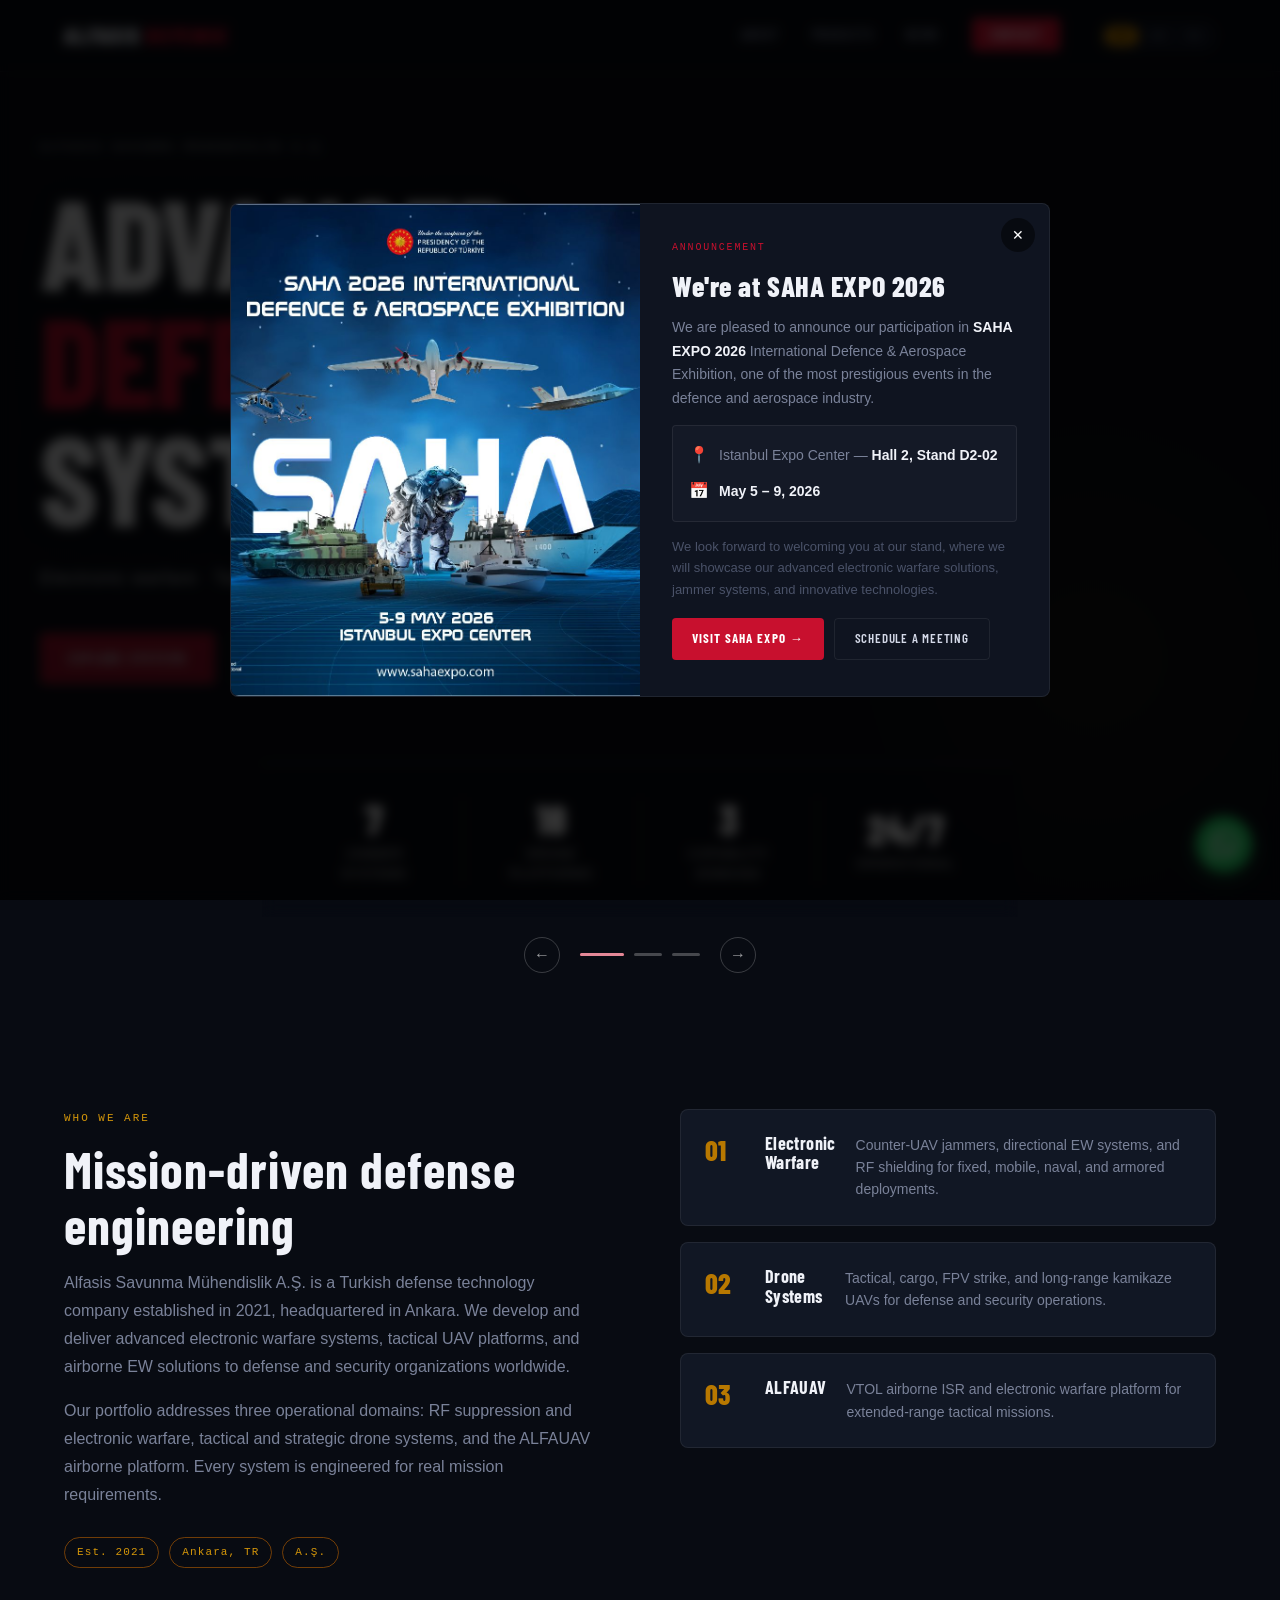
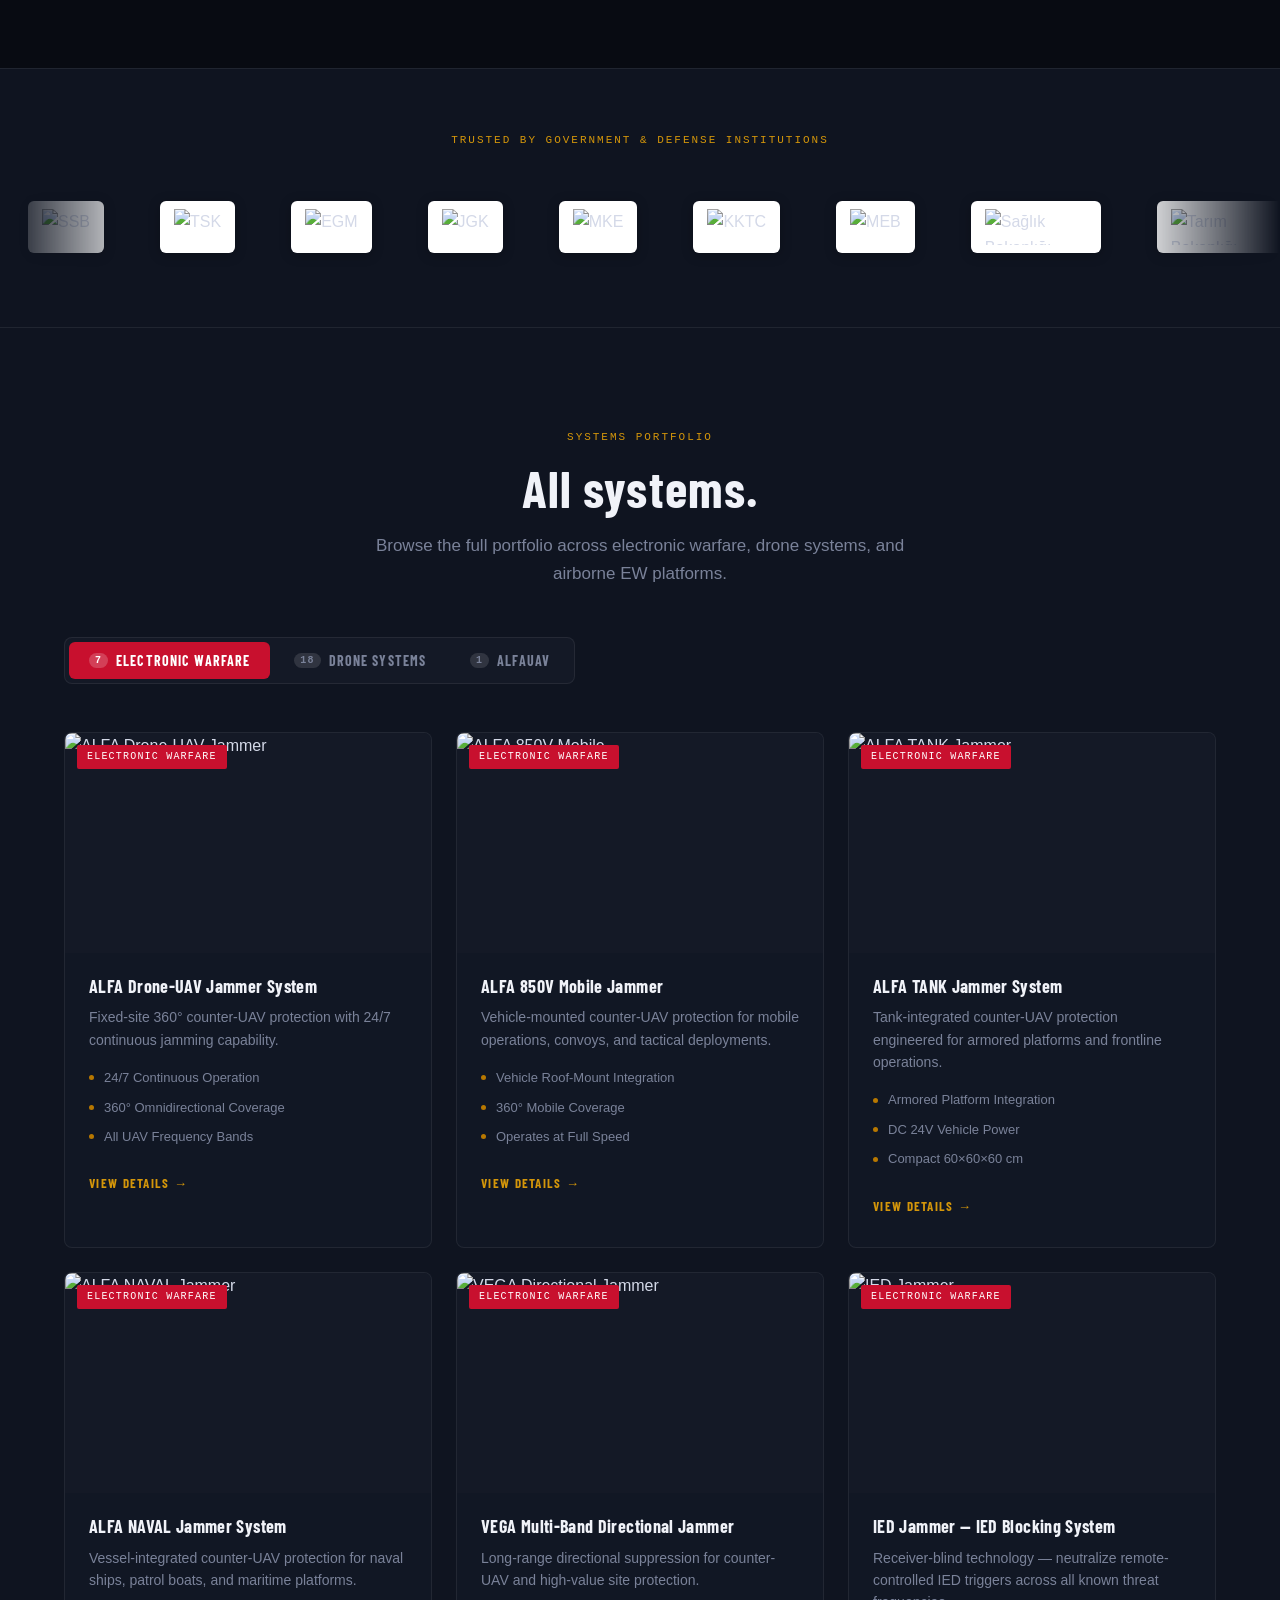
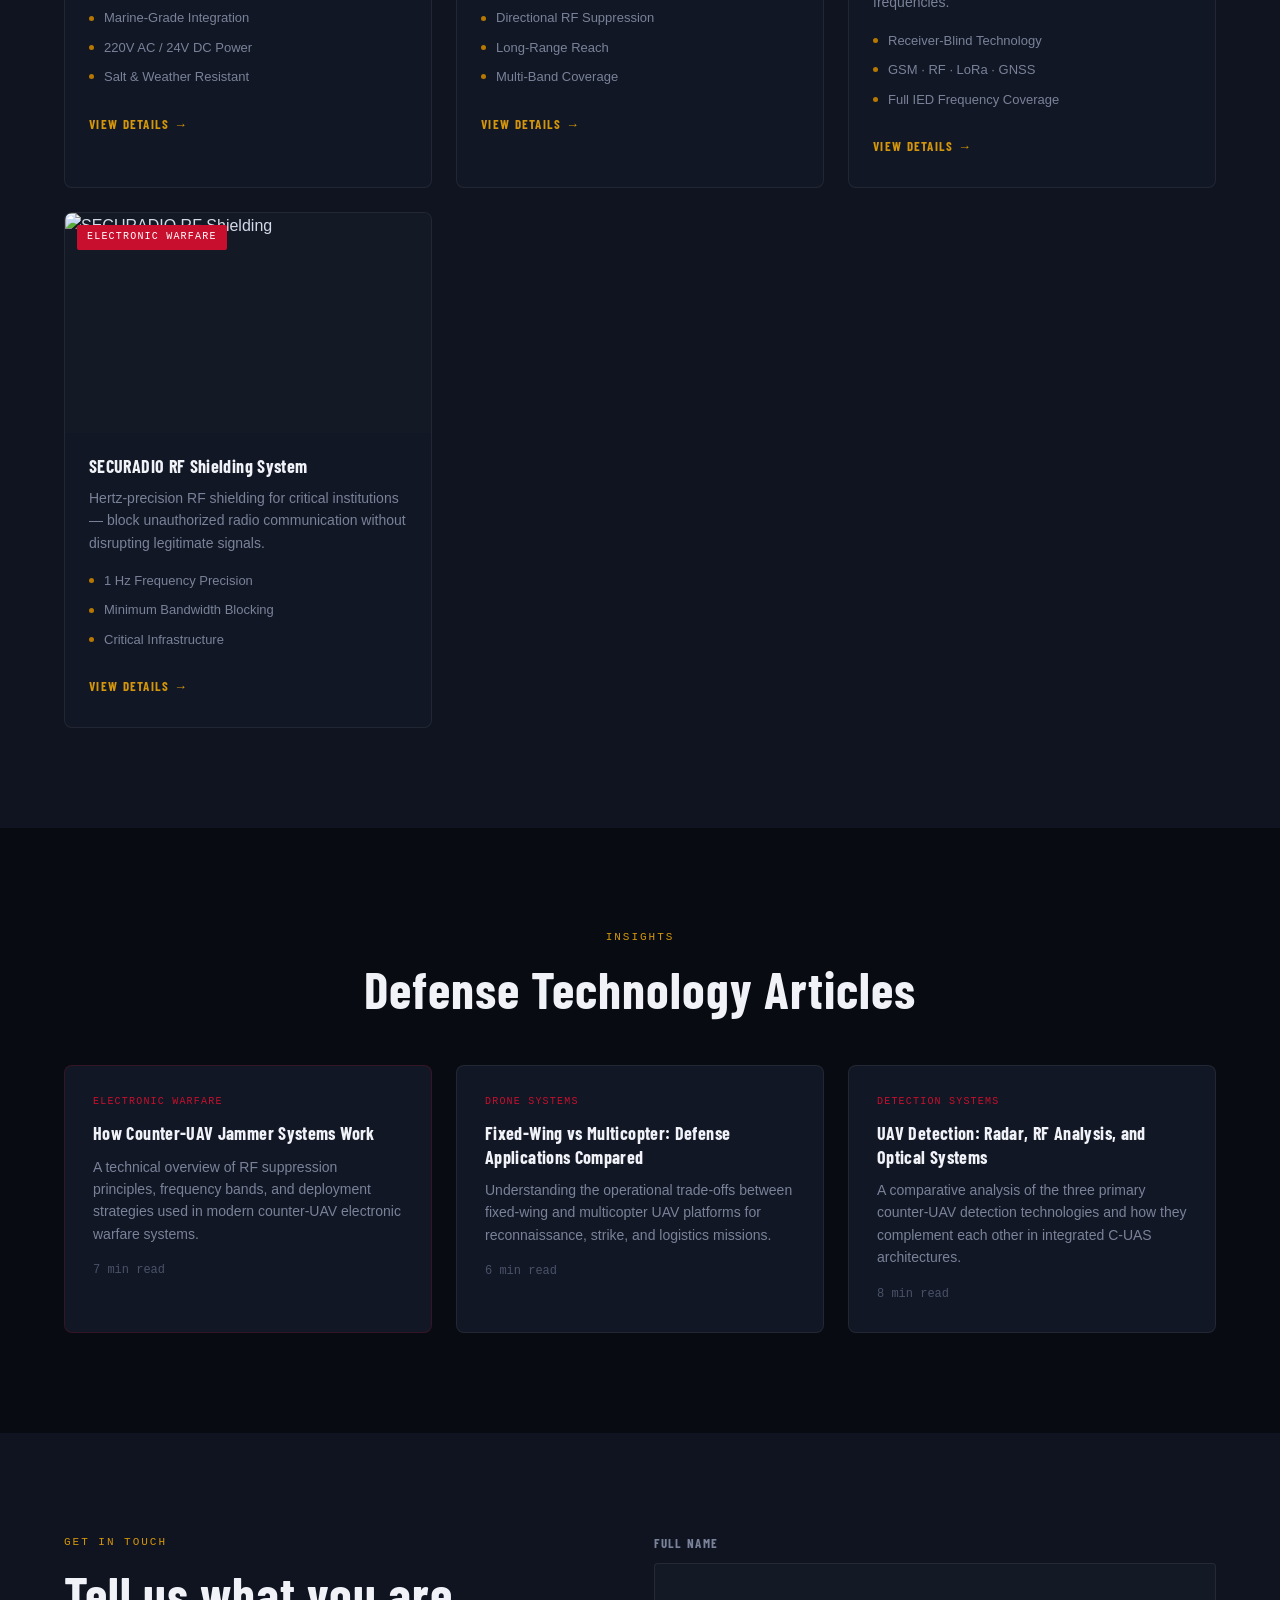
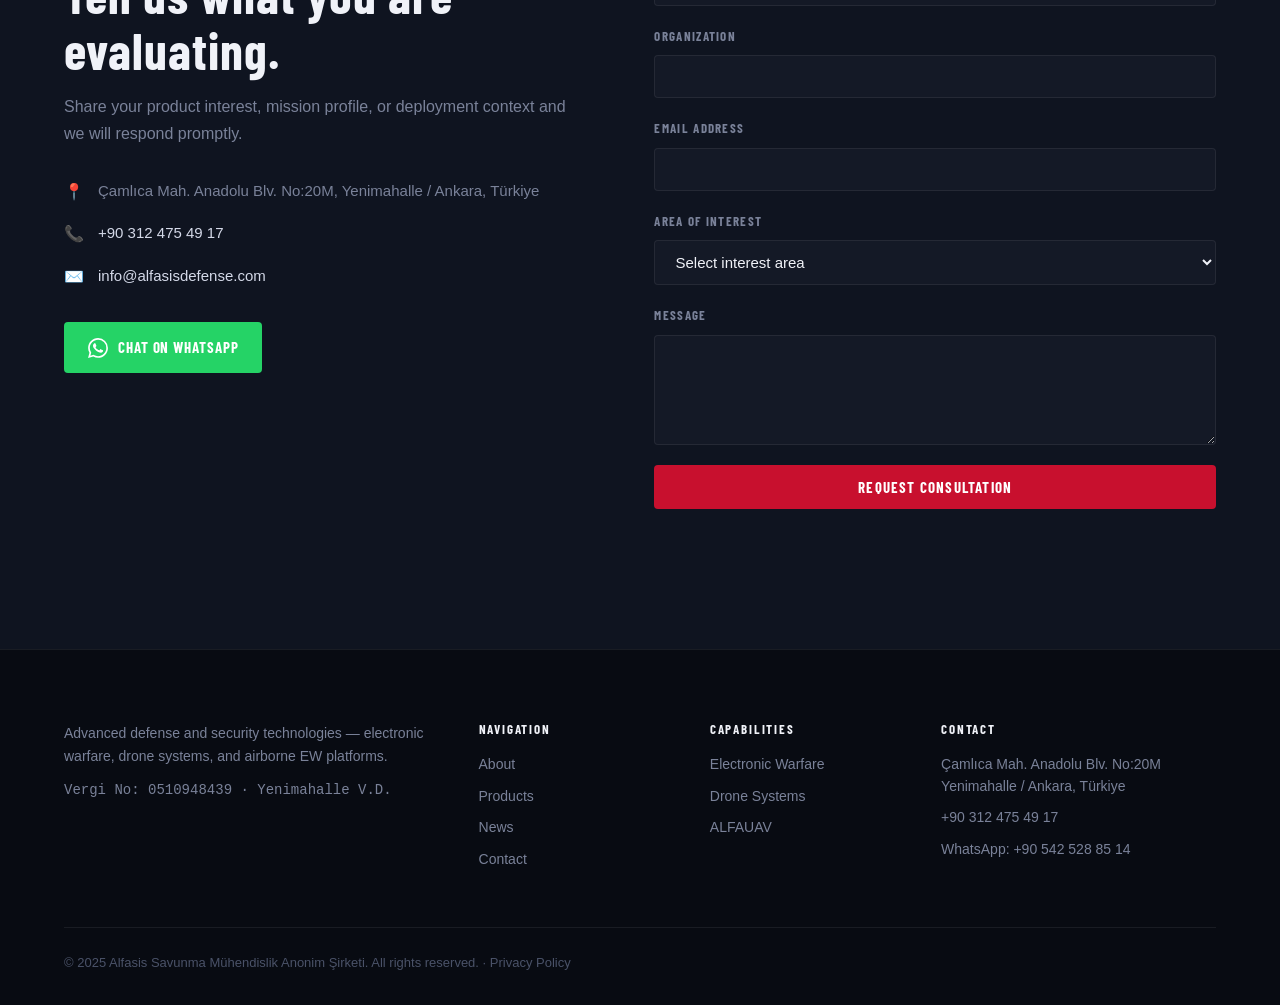
==== commit cff8942a: "Update index.html" ====
--- a/index.html
+++ b/index.html
@@ -6,7 +6,7 @@
   <title>Alfasis Defense | Advanced Defense & Security Systems</title>
   <meta name="description" content="Alfasis Defense — Electronic warfare jammers, tactical drone systems, and ALFAUAV platforms engineered for real operational requirements." />
   <link rel="preconnect" href="https://fonts.googleapis.com" />
-  <link href="https://fonts.googleapis.com/css2?family=Barlow+Condensed:wght@300;400;600;700;800&family=Barlow:wght@300;400;500;600&family=Share+Tech+Mono&display=swap" rel="stylesheet" />
+  <link href="https://fonts.googleapis.com/css2?family=Barlow+Condensed:wght@600;700;800&family=Inter:wght@400;500;600;700&display=swap" rel="stylesheet">
   <link rel="stylesheet" href="style.css" />
   <!-- Google Analytics 4 — replace G-XXXXXXXXXX with your Measurement ID -->
   <script async src="https://www.googletagmanager.com/gtag/js?id=G-XXXXXXXXXX"></script>
@@ -17,9 +17,22 @@
     gtag('config', 'G-XXXXXXXXXX');
     gtag('config', 'AW-XXXXXXXXXX'); // Google Ads — replace with your Conversion ID
   </script>
+<!-- Google Tag Manager -->
+<script>(function(w,d,s,l,i){w[l]=w[l]||[];w[l].push({'gtm.start':
+new Date().getTime(),event:'gtm.js'});var f=d.getElementsByTagName(s)[0],
+j=d.createElement(s),dl=l!='dataLayer'?'&l='+l:'';j.async=true;j.src=
+'https://www.googletagmanager.com/gtm.js?id='+i+dl;f.parentNode.insertBefore(j,f);
+})(window,document,'script','dataLayer','GTM-TJQBQWJ5');</script>
+<!-- End Google Tag Manager -->
+  
 </head>
 <body>
 
+  <!-- Google Tag Manager (noscript) -->
+<noscript><iframe src="https://www.googletagmanager.com/ns.html?id=GTM-TJQBQWJ5"
+height="0" width="0" style="display:none;visibility:hidden"></iframe></noscript>
+<!-- End Google Tag Manager (noscript) -->
+  
 <!-- NAV -->
 <nav id="navbar">
   <div class="nav-inner">
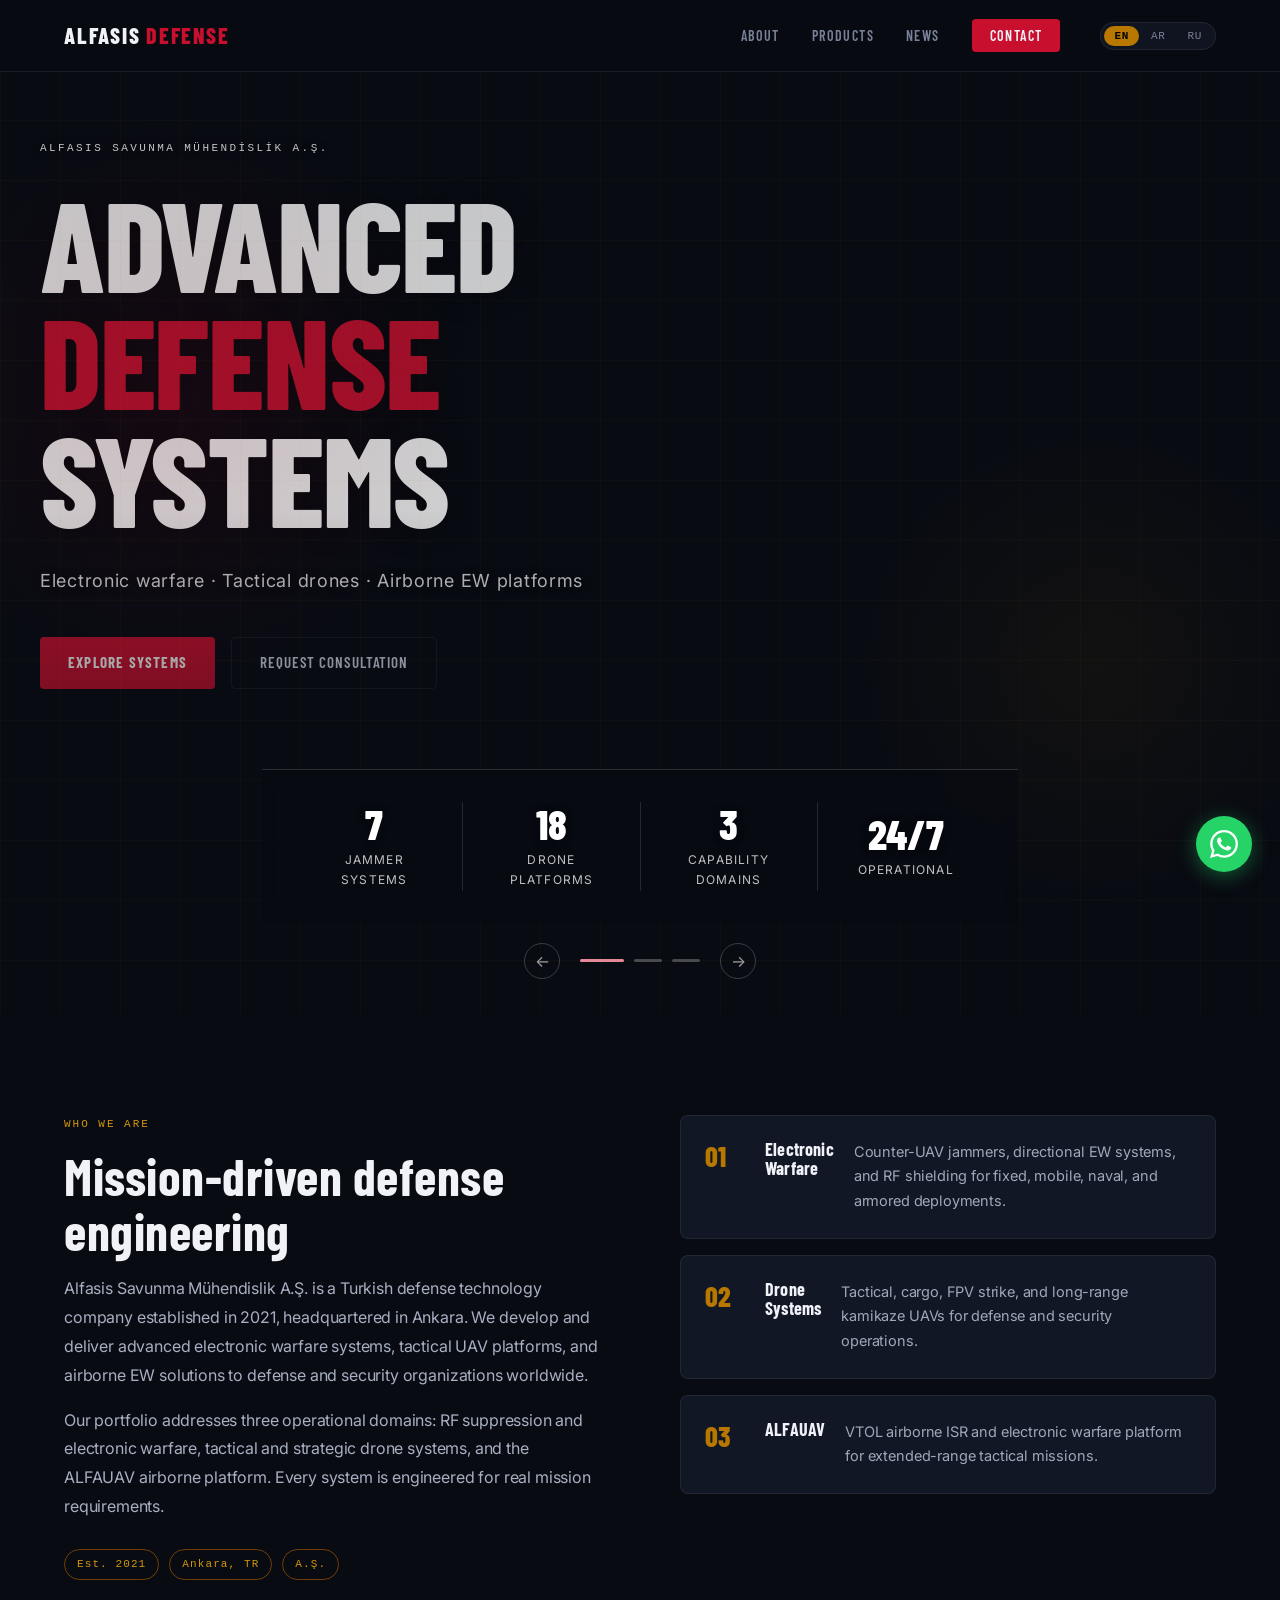
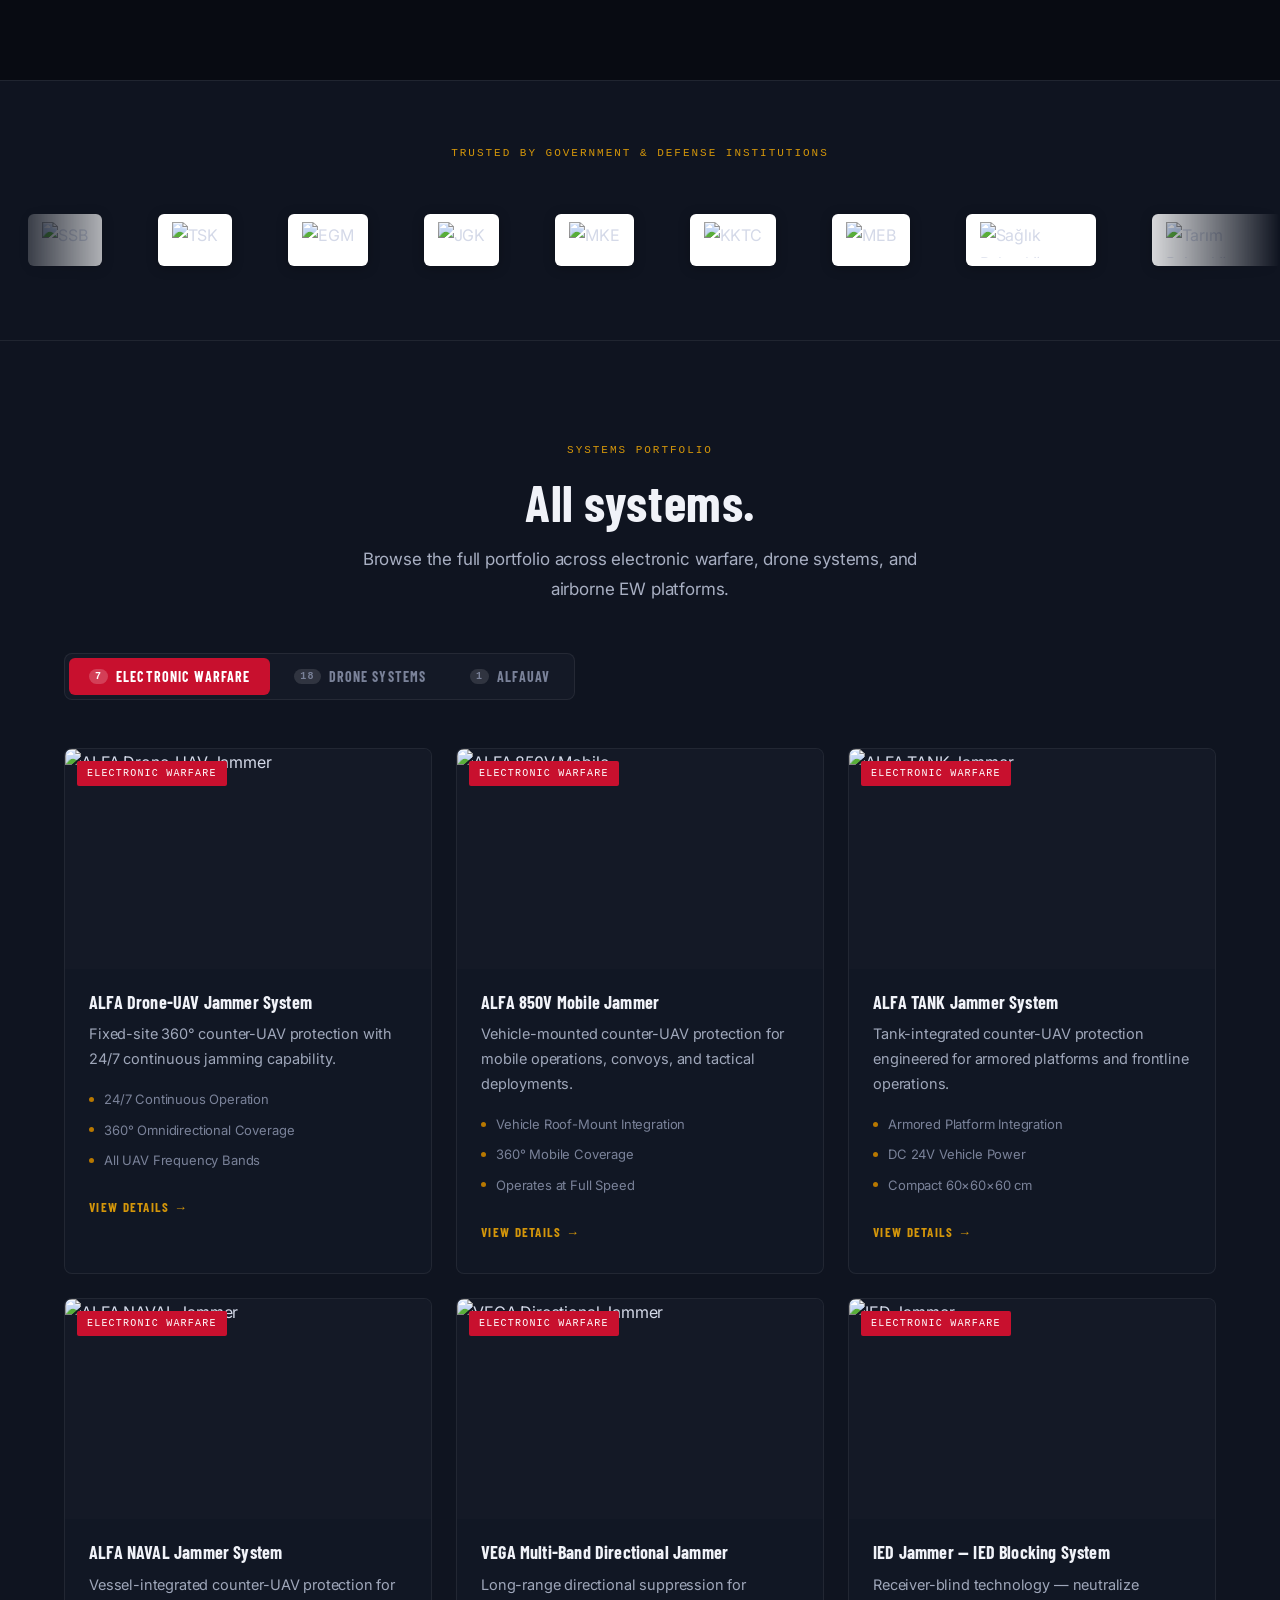
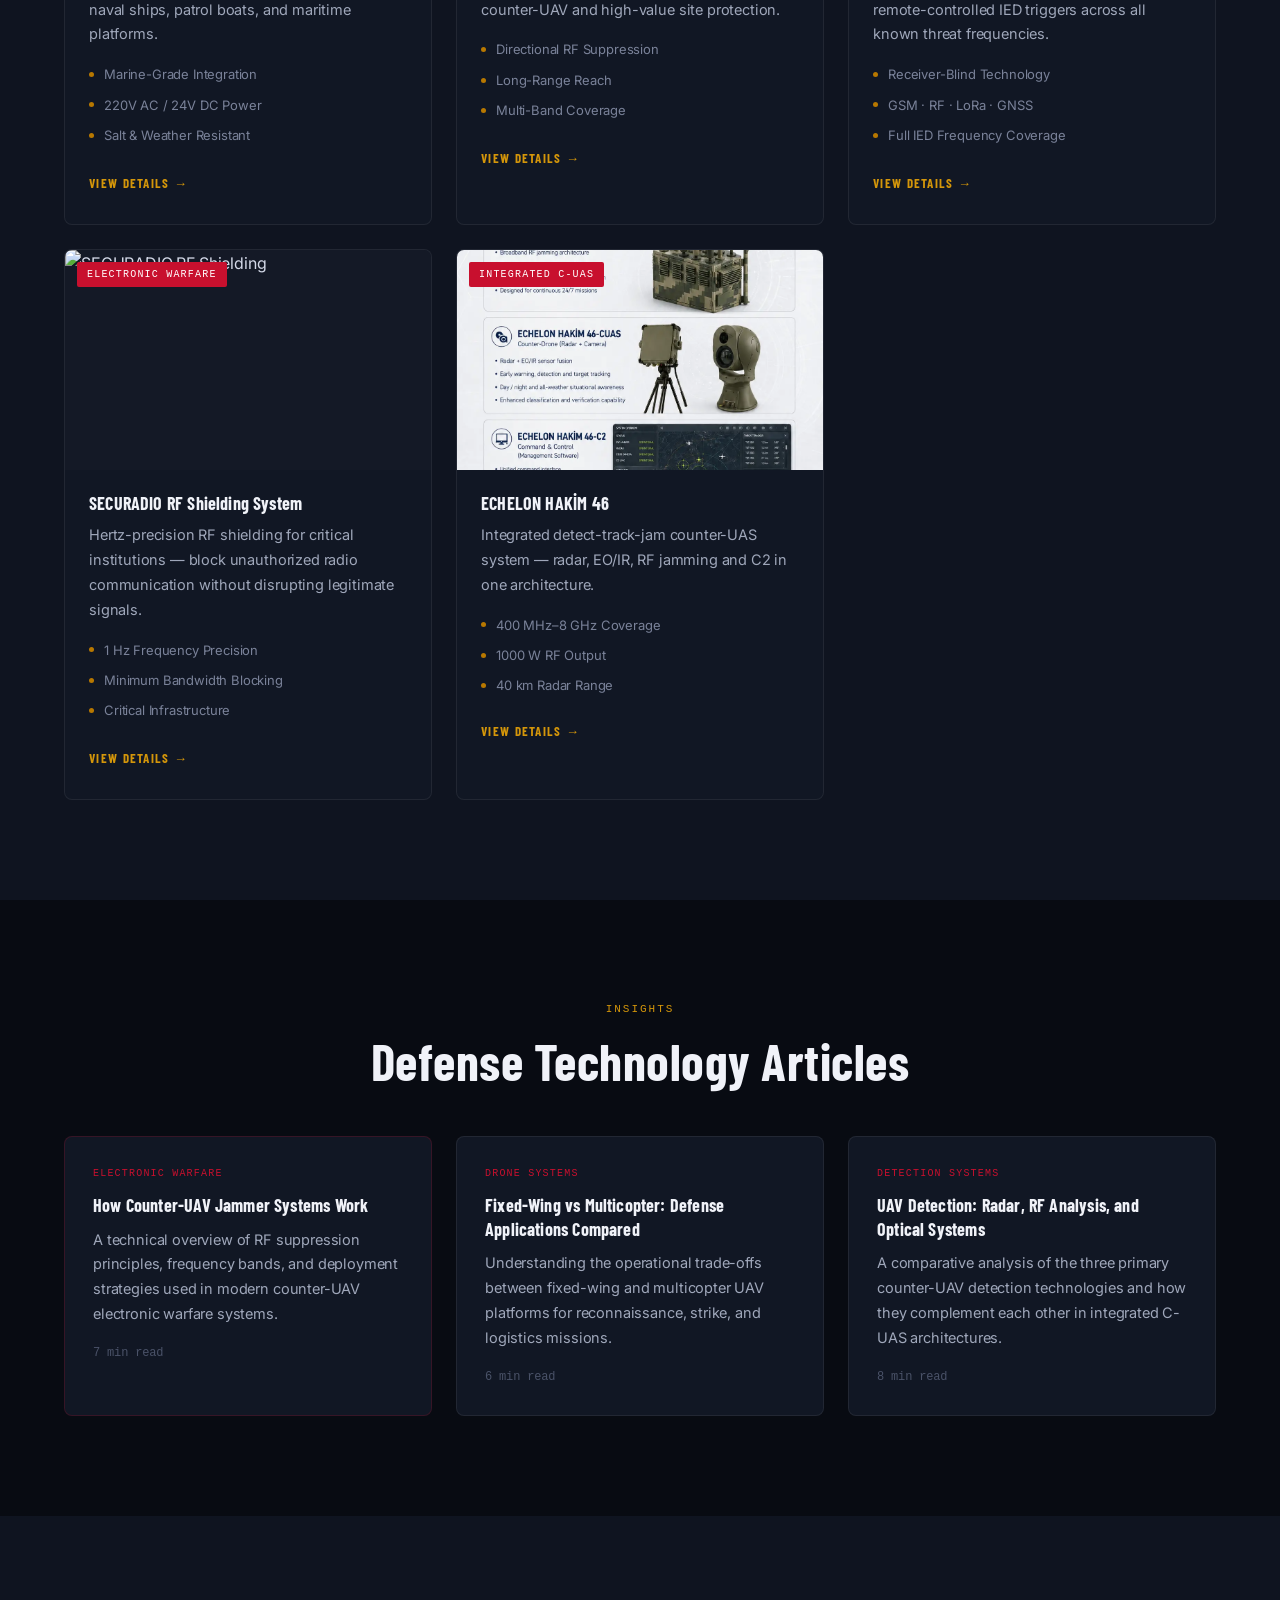
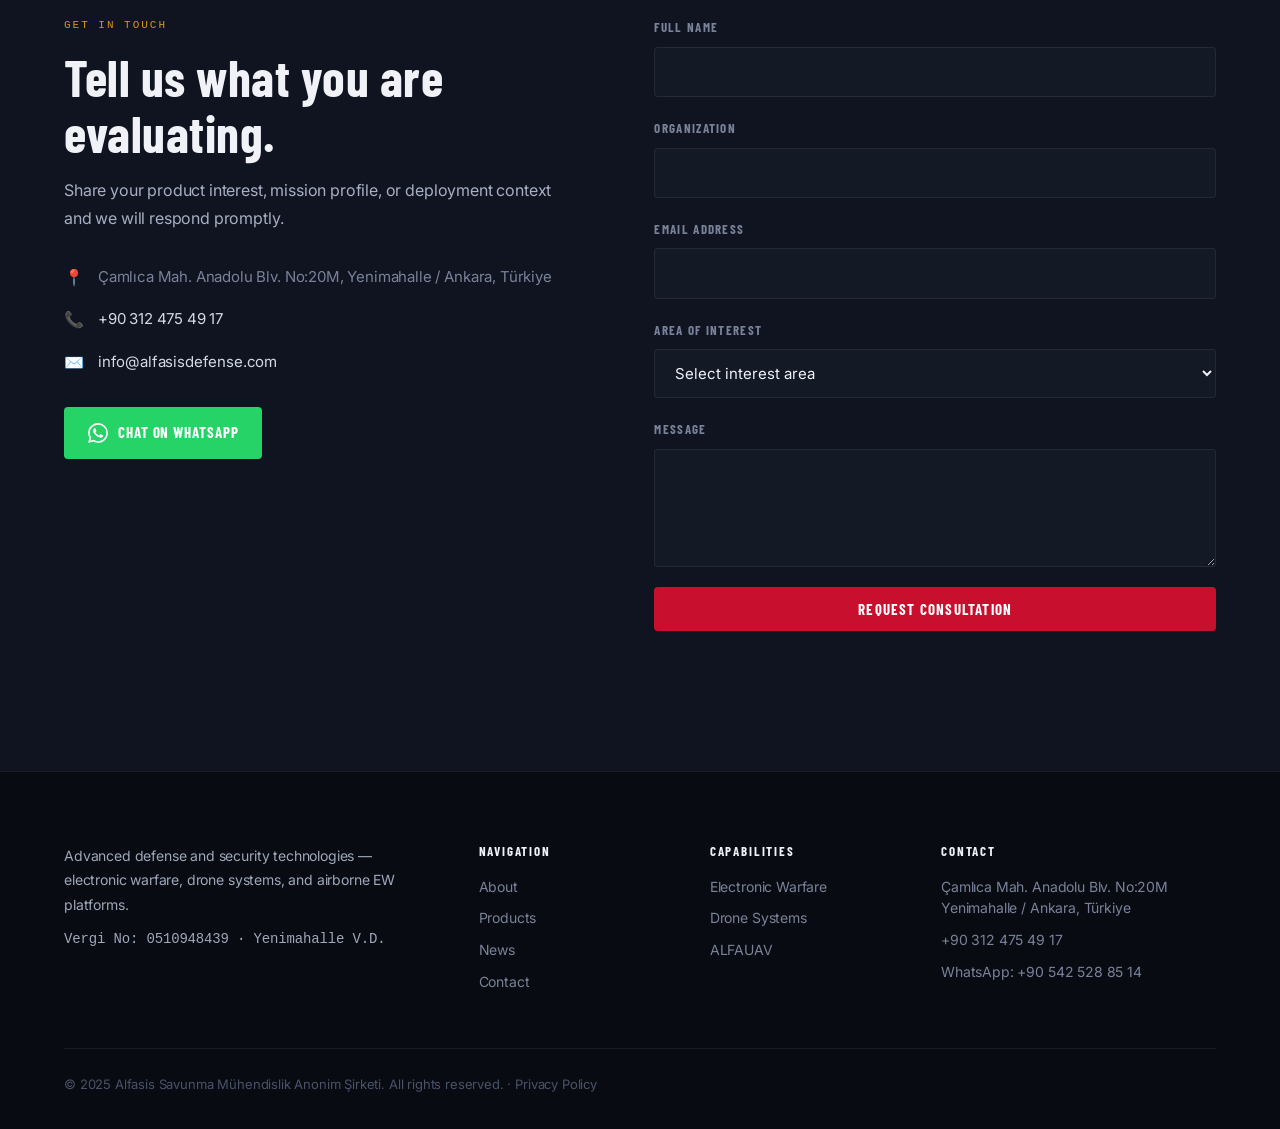
==== commit 3b9c31cb: "Add ECHELON HAKİM 46 integrated C-UAS product page and link from index Co-Authored-By: Claude Opus 4" ====
--- a/index.html
+++ b/index.html
@@ -353,6 +353,23 @@
         </div>
       </div>
 
+      <div class="product-card">
+        <div class="product-img-wrap">
+          <img src="assets/hakim-46-product.webp" alt="ECHELON HAKİM 46" loading="lazy" />
+          <span class="product-cat-badge">Integrated C-UAS</span>
+        </div>
+        <div class="product-body">
+          <h3>ECHELON HAKİM 46</h3>
+          <p>Integrated detect-track-jam counter-UAS system — radar, EO/IR, RF jamming and C2 in one architecture.</p>
+          <ul class="product-specs">
+            <li><span class="spec-dot"></span><span>400 MHz–8 GHz Coverage</span></li>
+            <li><span class="spec-dot"></span><span>1000 W RF Output</span></li>
+            <li><span class="spec-dot"></span><span>40 km Radar Range</span></li>
+          </ul>
+          <a href="echelon-hakim-46.html" class="btn-details">View Details →</a>
+        </div>
+      </div>
+
     </div><!-- /cat-jammers -->
 
     <!-- DRONES -->
--- a/style.css
+++ b/style.css
@@ -20,6 +20,9 @@
   --gold-light: #d4960a;
   --gold-dim:   rgba(184,120,0,0.12);
   --white:      #f0f2f8;
+  --font-body:  'Inter', sans-serif;
+  --font-display: 'Barlow Condensed', sans-serif;
+  --font-mono:  'Share Tech Mono', monospace;
   --nav-h:      72px;
   --radius:     4px;
   --radius-lg:  8px;
@@ -31,9 +34,12 @@
 body {
   background: var(--bg);
   color: var(--text);
-  font-family: 'Barlow', sans-serif;
+  font-family: var(--font-body);
   font-size: 16px;
-  line-height: 1.65;
+  line-height: 1.72;
+  letter-spacing: -0.01em;
+  -webkit-font-smoothing: antialiased;
+  text-rendering: optimizeLegibility;
   overflow-x: hidden;
 }
 a { color: inherit; text-decoration: none; }
@@ -41,12 +47,12 @@
 img { display: block; max-width: 100%; }
 button { cursor: pointer; border: none; background: none; font-family: inherit; }
 .hidden { display: none !important; }
-.mono { font-family: 'Share Tech Mono', monospace; }
+.mono { font-family: var(--font-mono); }
 
 /* ── TYPOGRAPHY ── */
-h1,h2,h3,h4 { font-family: 'Barlow Condensed', sans-serif; line-height: 1.1; letter-spacing: 0.02em; }
+h1,h2,h3,h4 { font-family: var(--font-display); line-height: 1.08; letter-spacing: 0.01em; }
 .section-tag {
-  font-family: 'Share Tech Mono', monospace;
+  font-family: var(--font-mono);
   font-size: 11px;
   letter-spacing: 0.18em;
   color: var(--gold-light);
@@ -54,10 +60,21 @@
   margin-bottom: 14px;
 }
 .section-title { font-size: clamp(32px, 4vw, 52px); font-weight: 700; color: var(--white); margin-bottom: 16px; }
-.section-sub { font-size: 17px; color: var(--text-dim); max-width: 540px; }
+.section-sub { font-size: 17px; color: #a8afc2; max-width: 620px; line-height: 1.75; }
 .section-header { text-align: center; margin-bottom: 48px; }
 .section-header .section-sub { margin: 0 auto; }
 .accent-red { color: var(--red); font-style: normal; }
+
+p {
+  font-family: var(--font-body);
+  font-size: 16px;
+  line-height: 1.78;
+  font-weight: 400;
+}
+
+small, li, input, textarea, select {
+  font-family: var(--font-body);
+}
 
 /* ── CONTAINER ── */
 .container { max-width: 1200px; margin: 0 auto; padding: 0 24px; }
@@ -67,7 +84,7 @@
   display: inline-flex; align-items: center; gap: 8px;
   background: var(--red);
   color: #fff;
-  font-family: 'Barlow Condensed', sans-serif;
+  font-family: var(--font-display);
   font-size: 15px; font-weight: 700; letter-spacing: 0.08em; text-transform: uppercase;
   padding: 13px 28px;
   border-radius: var(--radius);
@@ -80,7 +97,7 @@
   display: inline-flex; align-items: center; gap: 8px;
   background: transparent;
   color: var(--text);
-  font-family: 'Barlow Condensed', sans-serif;
+  font-family: var(--font-display);
   font-size: 15px; font-weight: 600; letter-spacing: 0.06em; text-transform: uppercase;
   padding: 12px 28px;
   border: 1px solid var(--border);
@@ -90,7 +107,7 @@
 .btn-ghost:hover { border-color: var(--gold); color: var(--gold-light); transform: translateY(-1px); }
 
 .btn-details {
-  font-family: 'Barlow Condensed', sans-serif;
+  font-family: var(--font-display);
   font-size: 13px; font-weight: 700; letter-spacing: 0.1em; text-transform: uppercase;
   color: var(--gold-light);
   padding: 8px 0;
@@ -115,18 +132,18 @@
 }
 .logo { display: flex; align-items: center; }
 .logo-img { height: 40px; width: auto; object-fit: contain; }
-.logo-text { font-family: 'Barlow Condensed', sans-serif; font-size: 22px; font-weight: 800; letter-spacing: 0.08em; color: var(--white); }
+.logo-text { font-family: var(--font-display); font-size: 22px; font-weight: 800; letter-spacing: 0.08em; color: var(--white); }
 .logo-accent { color: var(--red); }
 
 .nav-links { display: flex; align-items: center; gap: 32px; margin-left: auto; }
-.nav-links a { font-family: 'Barlow Condensed', sans-serif; font-size: 14px; font-weight: 600; letter-spacing: 0.1em; text-transform: uppercase; color: var(--text-dim); transition: color 0.2s; }
+.nav-links a { font-family: var(--font-display); font-size: 14px; font-weight: 600; letter-spacing: 0.1em; text-transform: uppercase; color: var(--text-dim); transition: color 0.2s; }
 .nav-links a:hover { color: var(--white); }
 .nav-cta { color: var(--white) !important; background: var(--red); padding: 8px 18px; border-radius: var(--radius); }
 .nav-cta:hover { background: #e01030; }
 
 .nav-right { display: flex; align-items: center; gap: 16px; }
 .lang-switcher { display: flex; gap: 2px; background: var(--bg-2); border: 1px solid var(--border); border-radius: 20px; padding: 3px; }
-.lang-btn { font-family: 'Share Tech Mono', monospace; font-size: 11px; letter-spacing: 0.06em; color: var(--text-dim); padding: 4px 10px; border-radius: 16px; transition: all 0.2s; }
+.lang-btn { font-family: var(--font-mono); font-size: 11px; letter-spacing: 0.06em; color: var(--text-dim); padding: 4px 10px; border-radius: 16px; transition: all 0.2s; }
 .lang-btn.active, .lang-btn:hover { background: var(--gold); color: #000; font-weight: 700; }
 
 .hamburger { display: none; flex-direction: column; gap: 5px; padding: 4px; }
@@ -143,7 +160,7 @@
 .mobile-menu.open { display: flex; }
 .mobile-menu ul { display: flex; flex-direction: column; gap: 0; }
 .mobile-menu li { border-bottom: 1px solid var(--border); }
-.mobile-link { display: block; padding: 18px 0; font-family: 'Barlow Condensed', sans-serif; font-size: 22px; font-weight: 700; letter-spacing: 0.06em; text-transform: uppercase; color: var(--white); }
+.mobile-link { display: block; padding: 18px 0; font-family: var(--font-display); font-size: 22px; font-weight: 700; letter-spacing: 0.06em; text-transform: uppercase; color: var(--white); }
 .mobile-lang { display: flex; gap: 8px; margin-top: 32px; }
 
 /* ── HERO ── */
@@ -241,6 +258,7 @@
 }
 
 
+.hero-grid-lines {
   position: absolute; inset: 0;
   background-image:
     linear-gradient(rgba(184,120,0,0.04) 1px, transparent 1px),
@@ -284,16 +302,16 @@
   backdrop-filter: blur(8px);
 }
 .stat { flex: 1; text-align: center; padding: 0 24px; }
-.stat-num { display: block; font-family: 'Barlow Condensed', sans-serif; font-size: 42px; font-weight: 800; color: #fff; line-height: 1; text-shadow: 0 1px 10px rgba(0,0,0,0.4); }
+.stat-num { display: block; font-family: var(--font-display); font-size: 42px; font-weight: 800; color: #fff; line-height: 1; text-shadow: 0 1px 10px rgba(0,0,0,0.4); }
 .stat-label { display: block; font-size: 12px; color: rgba(255,255,255,0.75); letter-spacing: 0.1em; text-transform: uppercase; margin-top: 6px; }
 .stat-div { width: 1px; background: rgba(255,255,255,0.12); align-self: stretch; }
 
 /* ── ABOUT ── */
 #about { padding: 100px 0; }
 .about-grid { display: grid; grid-template-columns: 1fr 1fr; gap: 80px; align-items: start; }
-.about-text p { color: var(--text-dim); margin-bottom: 16px; font-size: 16px; line-height: 1.75; }
+.about-text p { color: #a8afc2; margin-bottom: 16px; font-size: 16px; line-height: 1.8; }
 .about-badges { display: flex; gap: 10px; margin-top: 28px; flex-wrap: wrap; }
-.badge { font-family: 'Share Tech Mono', monospace; font-size: 11px; letter-spacing: 0.1em; color: var(--gold-light); border: 1px solid var(--border-act); padding: 5px 12px; border-radius: 20px; }
+.badge { font-family: var(--font-mono); font-size: 11px; letter-spacing: 0.1em; color: var(--gold-light); border: 1px solid var(--border-act); padding: 5px 12px; border-radius: 20px; }
 
 .about-domains { display: flex; flex-direction: column; gap: 16px; }
 .domain-card {
@@ -305,9 +323,9 @@
   transition: border-color 0.2s, background 0.2s;
 }
 .domain-card:hover { border-color: var(--border-act); background: var(--card-hover); }
-.domain-num { font-family: 'Barlow Condensed', sans-serif; font-size: 28px; font-weight: 800; color: var(--gold); min-width: 40px; line-height: 1; padding-top: 2px; }
+.domain-num { font-family: var(--font-display); font-size: 28px; font-weight: 800; color: var(--gold); min-width: 40px; line-height: 1; padding-top: 2px; }
 .domain-card h3 { font-size: 18px; font-weight: 700; color: var(--white); margin-bottom: 6px; }
-.domain-card p { font-size: 14px; color: var(--text-dim); line-height: 1.6; }
+.domain-card p { font-size: 14.5px; color: #9fa7ba; line-height: 1.7; }
 
 /* ── CLIENTS SLIDER ── */
 #clients {
@@ -370,7 +388,7 @@
 .cat-tabs { display: flex; gap: 4px; margin-bottom: 48px; background: var(--bg-3); border: 1px solid var(--border); border-radius: var(--radius-lg); padding: 4px; width: fit-content; }
 .cat-tab {
   display: flex; align-items: center; gap: 8px;
-  font-family: 'Barlow Condensed', sans-serif;
+  font-family: var(--font-display);
   font-size: 14px; font-weight: 700; letter-spacing: 0.08em; text-transform: uppercase;
   color: var(--text-dim);
   padding: 10px 20px;
@@ -379,7 +397,7 @@
 }
 .cat-tab:hover { color: var(--white); }
 .cat-tab.active { background: var(--red); color: #fff; }
-.cat-count { font-family: 'Share Tech Mono', monospace; font-size: 10px; background: rgba(255,255,255,0.12); padding: 2px 6px; border-radius: 10px; }
+.cat-count { font-family: var(--font-mono); font-size: 10px; background: rgba(255,255,255,0.12); padding: 2px 6px; border-radius: 10px; }
 .cat-tab.active .cat-count { background: rgba(255,255,255,0.2); }
 
 .product-grid { display: grid; grid-template-columns: repeat(auto-fill, minmax(320px, 1fr)); gap: 24px; }
@@ -401,13 +419,13 @@
 .product-card:hover .product-img-wrap img { transform: scale(1.04); }
 .product-cat-badge {
   position: absolute; top: 12px; left: 12px;
-  font-family: 'Share Tech Mono', monospace; font-size: 10px; letter-spacing: 0.12em; text-transform: uppercase;
+  font-family: var(--font-mono); font-size: 10px; letter-spacing: 0.12em; text-transform: uppercase;
   background: var(--red); color: #fff;
   padding: 4px 10px; border-radius: 2px;
 }
 .product-body { padding: 24px; }
 .product-body h3 { font-size: 18px; font-weight: 700; color: var(--white); margin-bottom: 10px; }
-.product-body p { font-size: 14px; color: var(--text-dim); line-height: 1.6; margin-bottom: 16px; }
+.product-body p { font-size: 14.5px; color: #9fa7ba; line-height: 1.72; margin-bottom: 16px; }
 .product-specs { display: flex; flex-direction: column; gap: 8px; margin-bottom: 20px; }
 .product-specs li { display: flex; align-items: center; gap: 10px; font-size: 13px; color: var(--text-dim); }
 .spec-dot { width: 5px; height: 5px; background: var(--gold); border-radius: 50%; flex-shrink: 0; }
@@ -458,11 +476,11 @@
 .modal-content { padding: 32px; }
 .modal-content img { width: 100%; height: 260px; object-fit: cover; border-radius: var(--radius); margin-bottom: 24px; }
 .modal-content h2 { font-size: 28px; font-weight: 700; color: var(--white); margin-bottom: 12px; }
-.modal-content .modal-cat { font-family: 'Share Tech Mono', monospace; font-size: 11px; color: var(--red); letter-spacing: 0.12em; text-transform: uppercase; margin-bottom: 8px; }
-.modal-content p { font-size: 15px; color: var(--text-dim); line-height: 1.75; margin-bottom: 24px; }
+.modal-content .modal-cat { font-family: var(--font-mono); font-size: 11px; color: var(--red); letter-spacing: 0.12em; text-transform: uppercase; margin-bottom: 8px; }
+.modal-content p { font-size: 15.5px; color: #a8afc2; line-height: 1.78; margin-bottom: 24px; }
 .modal-specs { display: grid; grid-template-columns: 1fr 1fr; gap: 12px; margin-bottom: 28px; }
 .modal-spec-item { background: var(--bg-3); border: 1px solid var(--border); border-radius: var(--radius); padding: 14px 16px; }
-.modal-spec-item .spec-label { font-family: 'Share Tech Mono', monospace; font-size: 10px; letter-spacing: 0.12em; color: var(--text-muted); text-transform: uppercase; margin-bottom: 4px; }
+.modal-spec-item .spec-label { font-family: var(--font-mono); font-size: 10px; letter-spacing: 0.12em; color: var(--text-muted); text-transform: uppercase; margin-bottom: 4px; }
 .modal-spec-item .spec-val { font-size: 14px; font-weight: 600; color: var(--white); }
 .modal-cta { display: flex; gap: 12px; flex-wrap: wrap; }
 
@@ -478,15 +496,15 @@
 }
 .news-card:hover { border-color: var(--border-act); transform: translateY(-2px); }
 .featured-news { grid-column: span 1; border-color: rgba(200,16,46,0.2); }
-.news-cat { font-family: 'Share Tech Mono', monospace; font-size: 10px; letter-spacing: 0.12em; color: var(--red); text-transform: uppercase; margin-bottom: 12px; }
+.news-cat { font-family: var(--font-mono); font-size: 10px; letter-spacing: 0.12em; color: var(--red); text-transform: uppercase; margin-bottom: 12px; }
 .news-card h3 { font-size: 18px; font-weight: 700; color: var(--white); margin-bottom: 10px; line-height: 1.3; }
-.news-card p { font-size: 14px; color: var(--text-dim); line-height: 1.6; margin-bottom: 16px; }
-.news-meta { font-size: 12px; color: var(--text-muted); font-family: 'Share Tech Mono', monospace; }
+.news-card p { font-size: 14.5px; color: #9fa7ba; line-height: 1.72; margin-bottom: 16px; }
+.news-meta { font-size: 12px; color: var(--text-muted); font-family: var(--font-mono); }
 
 /* ── CONTACT ── */
 #contact { padding: 100px 0; background: var(--bg-2); }
 .contact-grid { display: grid; grid-template-columns: 1fr 1.1fr; gap: 80px; align-items: start; }
-.contact-info p { color: var(--text-dim); font-size: 16px; margin-bottom: 32px; }
+.contact-info p { color: #a8afc2; font-size: 16px; line-height: 1.75; margin-bottom: 32px; }
 .contact-details { display: flex; flex-direction: column; gap: 16px; margin-bottom: 32px; }
 .contact-item { display: flex; align-items: flex-start; gap: 14px; font-size: 15px; color: var(--text-dim); }
 .c-icon { font-size: 16px; line-height: 1.65; flex-shrink: 0; }
@@ -497,7 +515,7 @@
   display: inline-flex; align-items: center; gap: 10px;
   background: #25d366;
   color: #fff;
-  font-family: 'Barlow Condensed', sans-serif;
+  font-family: var(--font-display);
   font-size: 15px; font-weight: 700; letter-spacing: 0.06em; text-transform: uppercase;
   padding: 13px 24px;
   border-radius: var(--radius);
@@ -508,7 +526,7 @@
 /* Contact Form */
 .contact-form { display: flex; flex-direction: column; gap: 20px; }
 .form-group { display: flex; flex-direction: column; gap: 8px; }
-.form-group label { font-family: 'Barlow Condensed', sans-serif; font-size: 13px; font-weight: 700; letter-spacing: 0.1em; text-transform: uppercase; color: var(--text-dim); }
+.form-group label { font-family: var(--font-display); font-size: 13px; font-weight: 700; letter-spacing: 0.1em; text-transform: uppercase; color: var(--text-dim); }
 .form-group input,
 .form-group select,
 .form-group textarea {
@@ -516,9 +534,10 @@
   border: 1px solid var(--border);
   border-radius: var(--radius);
   color: var(--white);
-  font-family: 'Barlow', sans-serif;
+  font-family: var(--font-body);
   font-size: 15px;
-  padding: 12px 16px;
+  line-height: 1.5;
+  padding: 13px 16px;
   outline: none;
   transition: border-color 0.2s;
   width: 100%;
@@ -538,9 +557,9 @@
 }
 .footer-grid { display: grid; grid-template-columns: 2fr 1fr 1fr 1.5fr; gap: 48px; margin-bottom: 56px; }
 .footer-brand .footer-logo { height: 36px; width: auto; margin-bottom: 16px; }
-.footer-brand p { font-size: 14px; color: var(--text-dim); line-height: 1.7; margin-bottom: 10px; }
-.footer-reg { font-family: 'Share Tech Mono', monospace; font-size: 11px; color: var(--text-muted); }
-.footer-col h4 { font-family: 'Barlow Condensed', sans-serif; font-size: 13px; font-weight: 700; letter-spacing: 0.14em; text-transform: uppercase; color: var(--white); margin-bottom: 18px; }
+.footer-brand p { font-size: 14px; color: #9fa7ba; line-height: 1.75; margin-bottom: 10px; }
+.footer-reg { font-family: var(--font-mono); font-size: 11px; color: var(--text-muted); }
+.footer-col h4 { font-family: var(--font-display); font-size: 13px; font-weight: 700; letter-spacing: 0.14em; text-transform: uppercase; color: var(--white); margin-bottom: 18px; }
 .footer-col ul { display: flex; flex-direction: column; gap: 10px; }
 .footer-col li { font-size: 14px; color: var(--text-dim); line-height: 1.55; }
 .footer-col a { color: var(--text-dim); transition: color 0.2s; }
@@ -586,7 +605,7 @@
   position: absolute; top: 20px; left: 20px; z-index: 2;
 }
 .alfauav-badge {
-  font-family: 'Share Tech Mono', monospace;
+  font-family: var(--font-mono);
   font-size: 10px; letter-spacing: 0.14em; text-transform: uppercase;
   background: var(--red); color: #fff;
   padding: 5px 12px; border-radius: 2px;
@@ -602,7 +621,7 @@
   letter-spacing: -0.02em;
 }
 .alfauav-sub {
-  font-family: 'Barlow Condensed', sans-serif;
+  font-family: var(--font-display);
   font-size: 18px; font-weight: 600; letter-spacing: 0.06em;
   color: var(--gold-light); text-transform: uppercase;
   margin-top: -16px;
@@ -622,7 +641,7 @@
 }
 .alfauav-spec-val {
   display: block;
-  font-family: 'Barlow Condensed', sans-serif;
+  font-family: var(--font-display);
   font-size: 26px; font-weight: 800; color: var(--white); line-height: 1;
   margin-bottom: 4px;
 }
@@ -708,7 +727,7 @@
   justify-content: center;
 }
 .popup-tag {
-  font-family: 'Share Tech Mono', monospace;
+  font-family: var(--font-mono);
   font-size: 10px; letter-spacing: 0.18em;
   color: var(--red); text-transform: uppercase;
 }
@@ -780,8 +799,16 @@
   .modal-specs { grid-template-columns: 1fr; }
 }
 
+@media (max-width: 640px) {
+  body { font-size: 15px; line-height: 1.7; }
+  p { font-size: 15px; line-height: 1.72; }
+}
+
 @media (max-width: 480px) {
   .hero-actions { flex-direction: column; }
   .hero-actions a { text-align: center; }
   .about-badges { flex-wrap: wrap; }
 }
+
+
+.popup-overlay { display: none !important; }
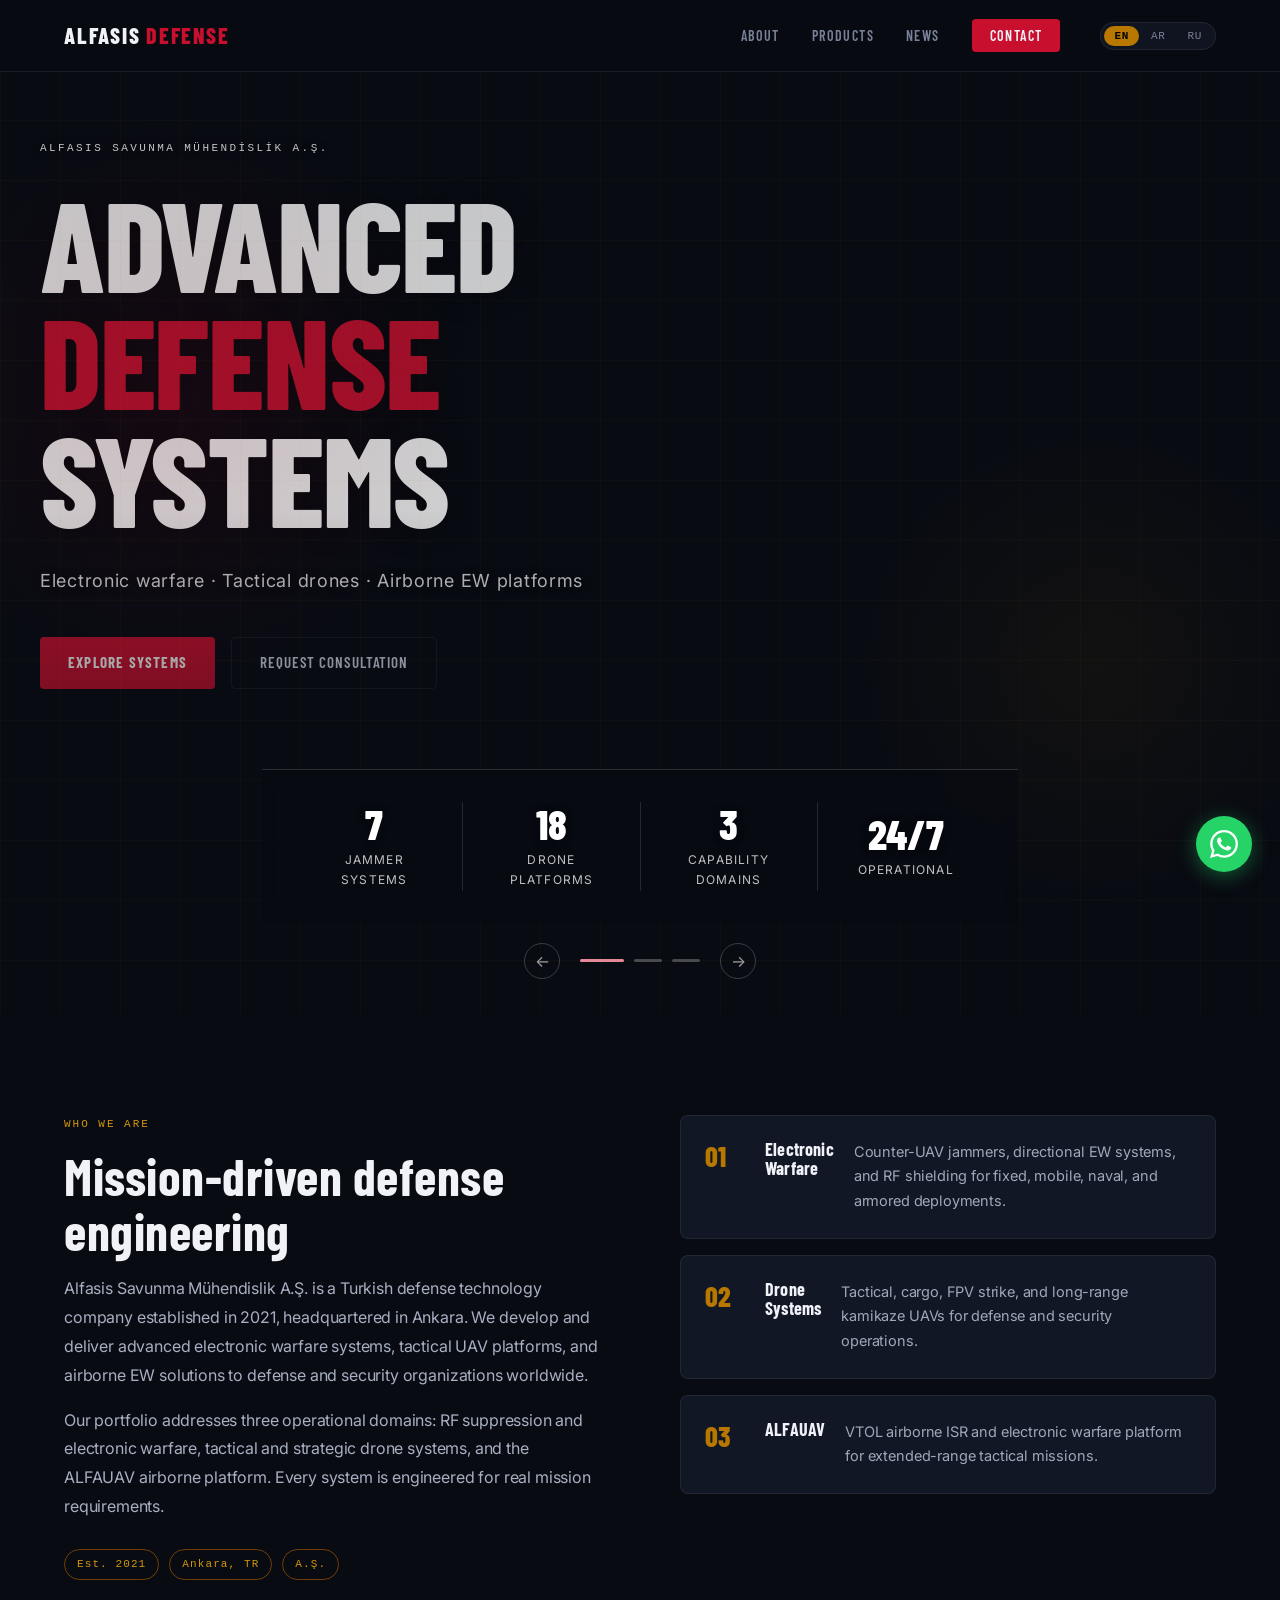
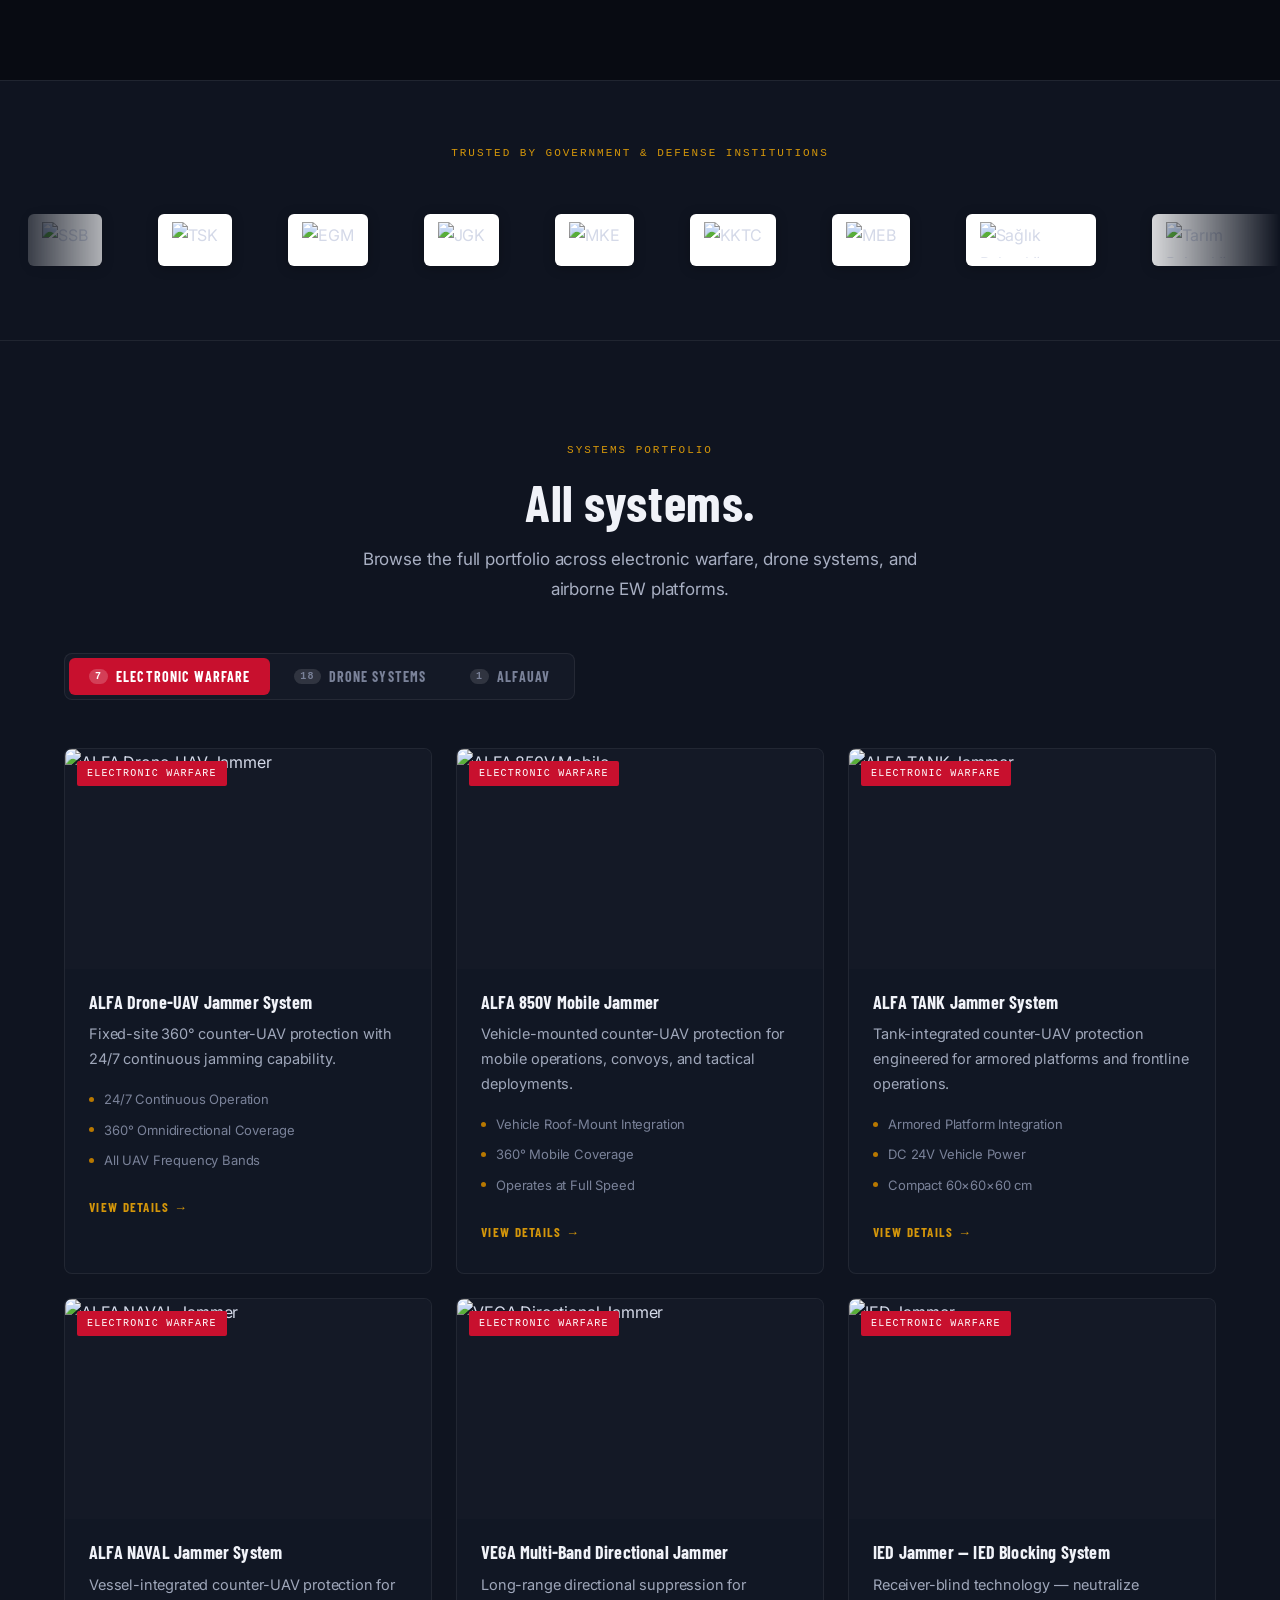
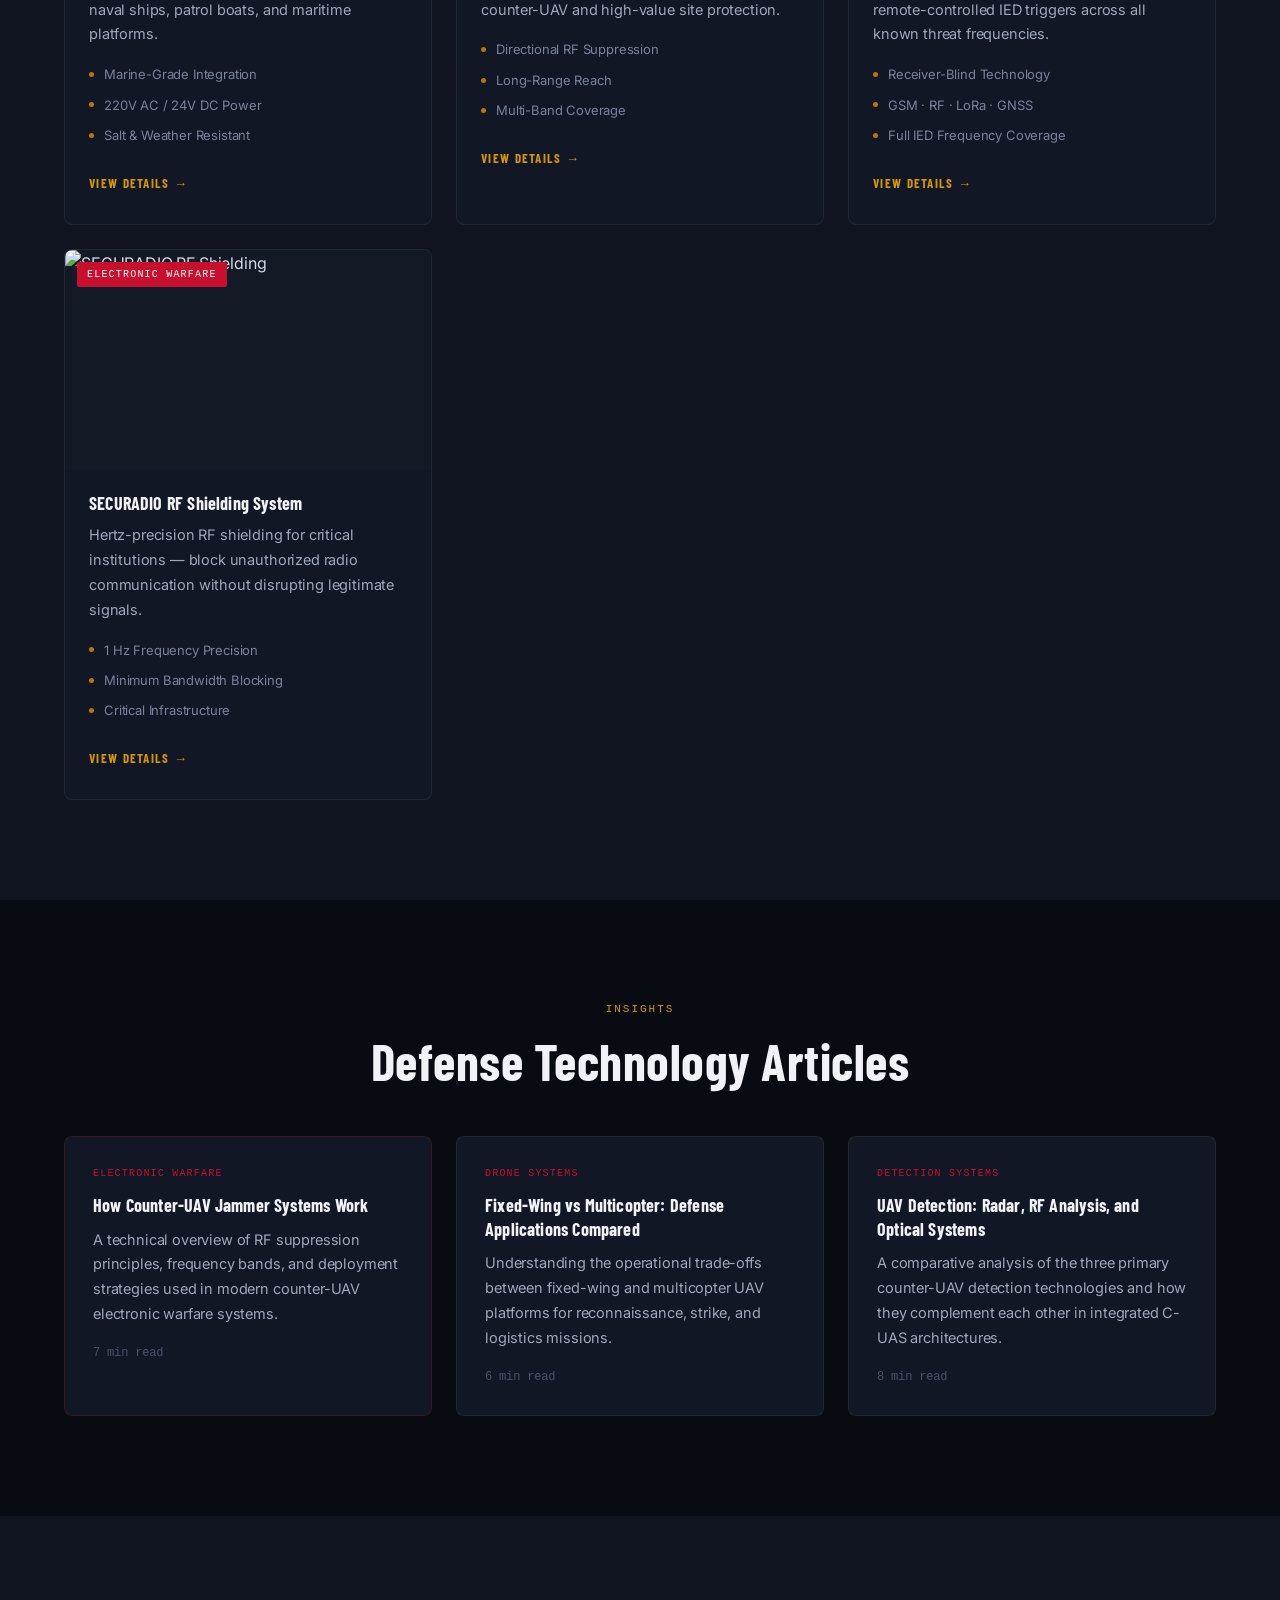
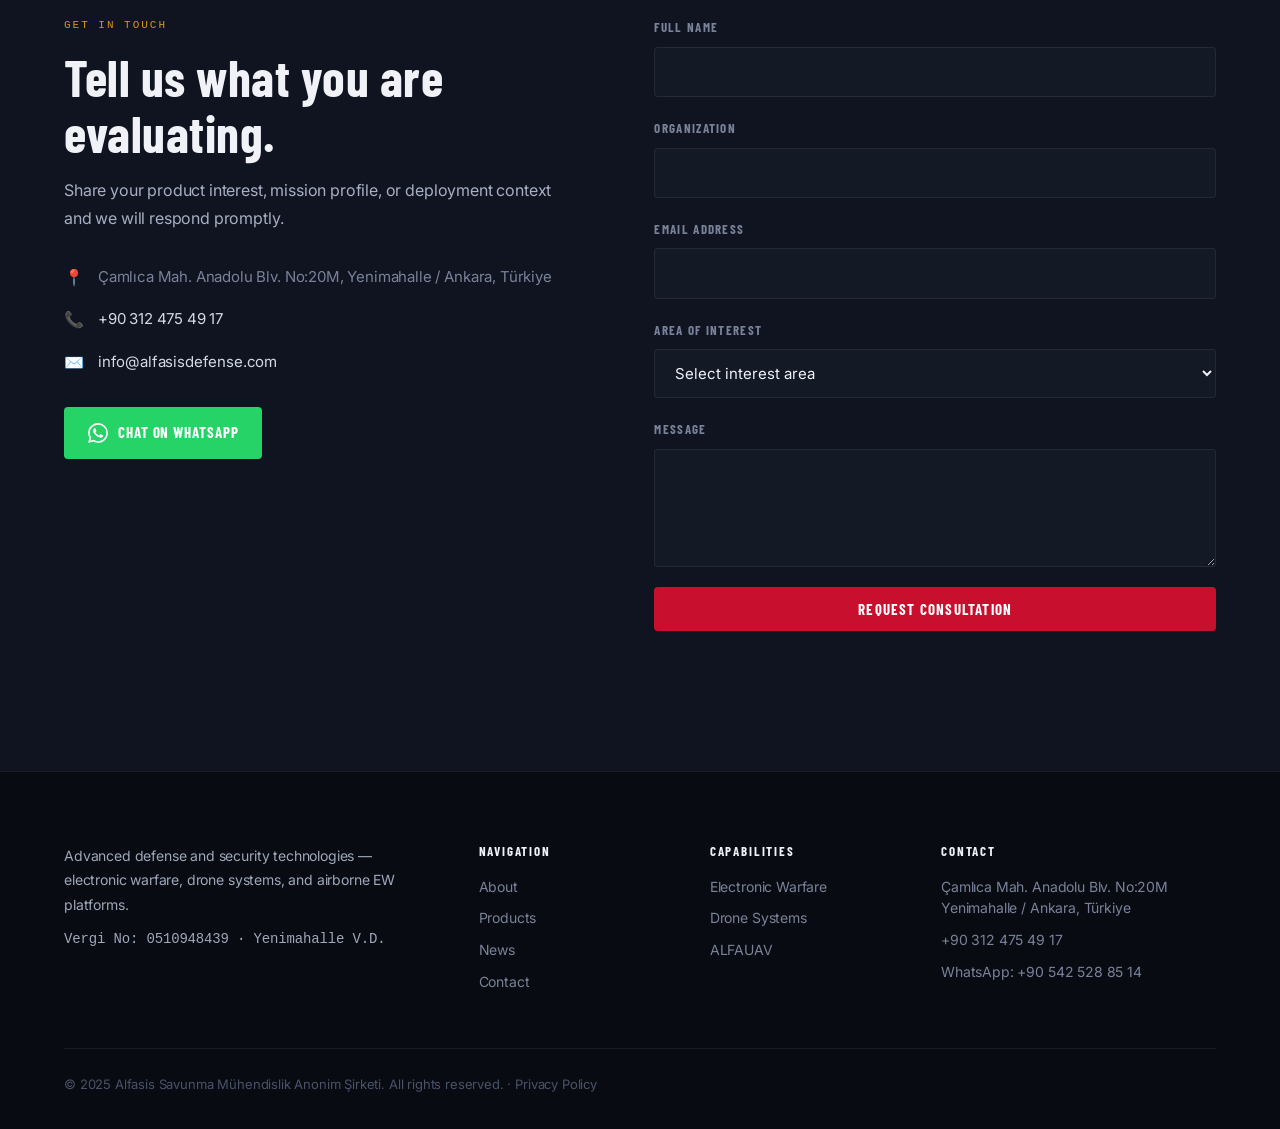
==== commit f730644b: "Temporarily hide ECHELON HAKİM 46 product card on homepage Comment out the card in the #cat-jammers " ====
--- a/index.html
+++ b/index.html
@@ -353,6 +353,11 @@
         </div>
       </div>
 
+      <!-- TEMP HIDDEN 2026-08-16: ECHELON HAKİM 46 kartı geçici gizlendi.
+           Sayfa (echelon-hakim-46.html) canlı, direkt link çalışıyor.
+           GERİ AÇARKEN: cat-count 7 -> 8 yap, karta data-i18n attribute'ları ekle
+           (diğer kartlardaki p.* / badge.* pattern'ine uygun).
+
       <div class="product-card">
         <div class="product-img-wrap">
           <img src="assets/hakim-46-product.webp" alt="ECHELON HAKİM 46" loading="lazy" />
@@ -369,6 +374,7 @@
           <a href="echelon-hakim-46.html" class="btn-details">View Details →</a>
         </div>
       </div>
+      -->
 
     </div><!-- /cat-jammers -->
 
@@ -899,36 +905,6 @@
   <svg width="28" height="28" viewBox="0 0 24 24" fill="currentColor"><path d="M17.472 14.382c-.297-.149-1.758-.867-2.03-.967-.273-.099-.471-.148-.67.15-.197.297-.767.966-.94 1.164-.173.199-.347.223-.644.075-.297-.15-1.255-.463-2.39-1.475-.883-.788-1.48-1.761-1.653-2.059-.173-.297-.018-.458.13-.606.134-.133.298-.347.446-.52.149-.174.198-.298.298-.497.099-.198.05-.371-.025-.52-.075-.149-.669-1.612-.916-2.207-.242-.579-.487-.5-.669-.51-.173-.008-.371-.01-.57-.01-.198 0-.52.074-.792.372-.272.297-1.04 1.016-1.04 2.479 0 1.462 1.065 2.875 1.213 3.074.149.198 2.096 3.2 5.077 4.487.709.306 1.262.489 1.694.625.712.227 1.36.195 1.871.118.571-.085 1.758-.719 2.006-1.413.248-.694.248-1.289.173-1.413-.074-.124-.272-.198-.57-.347m-5.421 7.403h-.004a9.87 9.87 0 01-5.031-1.378l-.361-.214-3.741.982.998-3.648-.235-.374a9.86 9.86 0 01-1.51-5.26c.001-5.45 4.436-9.884 9.888-9.884 2.64 0 5.122 1.03 6.988 2.898a9.825 9.825 0 012.893 6.994c-.003 5.45-4.437 9.884-9.885 9.884m8.413-18.297A11.815 11.815 0 0012.05 0C5.495 0 .16 5.335.157 11.892c0 2.096.547 4.142 1.588 5.945L.057 24l6.305-1.654a11.882 11.882 0 005.683 1.448h.005c6.554 0 11.89-5.335 11.893-11.893a11.821 11.821 0 00-3.48-8.413z"/></svg>
 </a>
 
-<!-- SAHA 2026 POPUP -->
-<div class="popup-overlay" id="sahaPopup">
-  <div class="popup-box">
-    <button class="popup-close" id="popupClose" aria-label="Close">✕</button>
-    <div class="popup-img-wrap">
-      <img src="assets/saha2026.jpg" alt="SAHA 2026 International Defence & Aerospace Exhibition" />
-    </div>
-    <div class="popup-body">
-      <div class="popup-tag">ANNOUNCEMENT</div>
-      <h2 class="popup-title">We're at SAHA EXPO 2026</h2>
-      <p class="popup-text">We are pleased to announce our participation in <strong>SAHA EXPO 2026</strong> International Defence & Aerospace Exhibition, one of the most prestigious events in the defence and aerospace industry.</p>
-      <div class="popup-details">
-        <div class="popup-detail-item">
-          <span class="popup-detail-icon">📍</span>
-          <span>Istanbul Expo Center — <strong>Hall 2, Stand D2-02</strong></span>
-        </div>
-        <div class="popup-detail-item">
-          <span class="popup-detail-icon">📅</span>
-          <span><strong>May 5 – 9, 2026</strong></span>
-        </div>
-      </div>
-      <p class="popup-sub">We look forward to welcoming you at our stand, where we will showcase our advanced electronic warfare solutions, jammer systems, and innovative technologies.</p>
-      <div class="popup-actions">
-        <a href="https://www.sahaexpo.com" target="_blank" class="btn-primary">Visit SAHA EXPO →</a>
-        <a href="#contact" class="btn-ghost" id="popupContactBtn">Schedule a Meeting</a>
-      </div>
-    </div>
-  </div>
-</div>
-
 <script src="main.js"></script>
 </body>
 </html>
--- a/style.css
+++ b/style.css
@@ -673,101 +673,6 @@
   .alfauav-title { font-size: 48px; }
 }
 
-/* ── SAHA 2026 POPUP ── */
-.popup-overlay {
-  display: none;
-  position: fixed; inset: 0; z-index: 300;
-  background: rgba(0,0,0,0.75);
-  backdrop-filter: blur(6px);
-  align-items: center; justify-content: center;
-  padding: 20px;
-  animation: popupFadeIn 0.35s ease;
-}
-.popup-overlay.open { display: flex; }
-@keyframes popupFadeIn {
-  from { opacity: 0; }
-  to   { opacity: 1; }
-}
-.popup-box {
-  background: var(--bg-2);
-  border: 1px solid var(--border);
-  border-radius: var(--radius-lg);
-  max-width: 820px; width: 100%;
-  max-height: 92vh;
-  overflow-y: auto;
-  display: grid;
-  grid-template-columns: 1fr 1fr;
-  position: relative;
-  animation: popupSlideIn 0.35s ease;
-}
-@keyframes popupSlideIn {
-  from { opacity: 0; transform: scale(0.94) translateY(16px); }
-  to   { opacity: 1; transform: scale(1) translateY(0); }
-}
-.popup-close {
-  position: absolute; top: 14px; right: 14px; z-index: 2;
-  width: 34px; height: 34px;
-  background: rgba(0,0,0,0.5); border-radius: 50%;
-  color: #fff; font-size: 14px;
-  display: flex; align-items: center; justify-content: center;
-  transition: background 0.2s;
-}
-.popup-close:hover { background: var(--red); }
-.popup-img-wrap {
-  border-radius: var(--radius-lg) 0 0 var(--radius-lg);
-  overflow: hidden;
-}
-.popup-img-wrap img {
-  width: 100%; height: 100%;
-  object-fit: cover; display: block;
-}
-.popup-body {
-  padding: 36px 32px;
-  display: flex; flex-direction: column; gap: 14px;
-  justify-content: center;
-}
-.popup-tag {
-  font-family: var(--font-mono);
-  font-size: 10px; letter-spacing: 0.18em;
-  color: var(--red); text-transform: uppercase;
-}
-.popup-title {
-  font-size: 28px; font-weight: 800;
-  color: var(--white); line-height: 1.1;
-}
-.popup-text {
-  font-size: 14px; color: var(--text-dim); line-height: 1.7;
-}
-.popup-text strong { color: var(--white); }
-.popup-details {
-  display: flex; flex-direction: column; gap: 10px;
-  background: var(--bg-3);
-  border: 1px solid var(--border);
-  border-radius: var(--radius);
-  padding: 16px;
-}
-.popup-detail-item {
-  display: flex; align-items: center; gap: 10px;
-  font-size: 14px; color: var(--text-dim);
-}
-.popup-detail-item strong { color: var(--white); }
-.popup-detail-icon { font-size: 16px; flex-shrink: 0; }
-.popup-sub {
-  font-size: 13px; color: var(--text-muted); line-height: 1.65;
-}
-.popup-actions {
-  display: flex; gap: 10px; flex-wrap: wrap; margin-top: 4px;
-}
-.popup-actions .btn-primary { font-size: 13px; padding: 10px 20px; }
-.popup-actions .btn-ghost   { font-size: 13px; padding: 9px 20px; }
-
-@media (max-width: 640px) {
-  .popup-box { grid-template-columns: 1fr; }
-  .popup-img-wrap { height: 200px; border-radius: var(--radius-lg) var(--radius-lg) 0 0; }
-  .popup-body { padding: 24px 20px; }
-  .popup-title { font-size: 22px; }
-}
-
 [dir="rtl"] .nav-links { margin-left: 0; margin-right: auto; }
 [dir="rtl"] .hero-title { text-align: right; }
 [dir="rtl"] .hero-content { text-align: right; }
@@ -809,6 +714,3 @@
   .hero-actions a { text-align: center; }
   .about-badges { flex-wrap: wrap; }
 }
-
-
-.popup-overlay { display: none !important; }
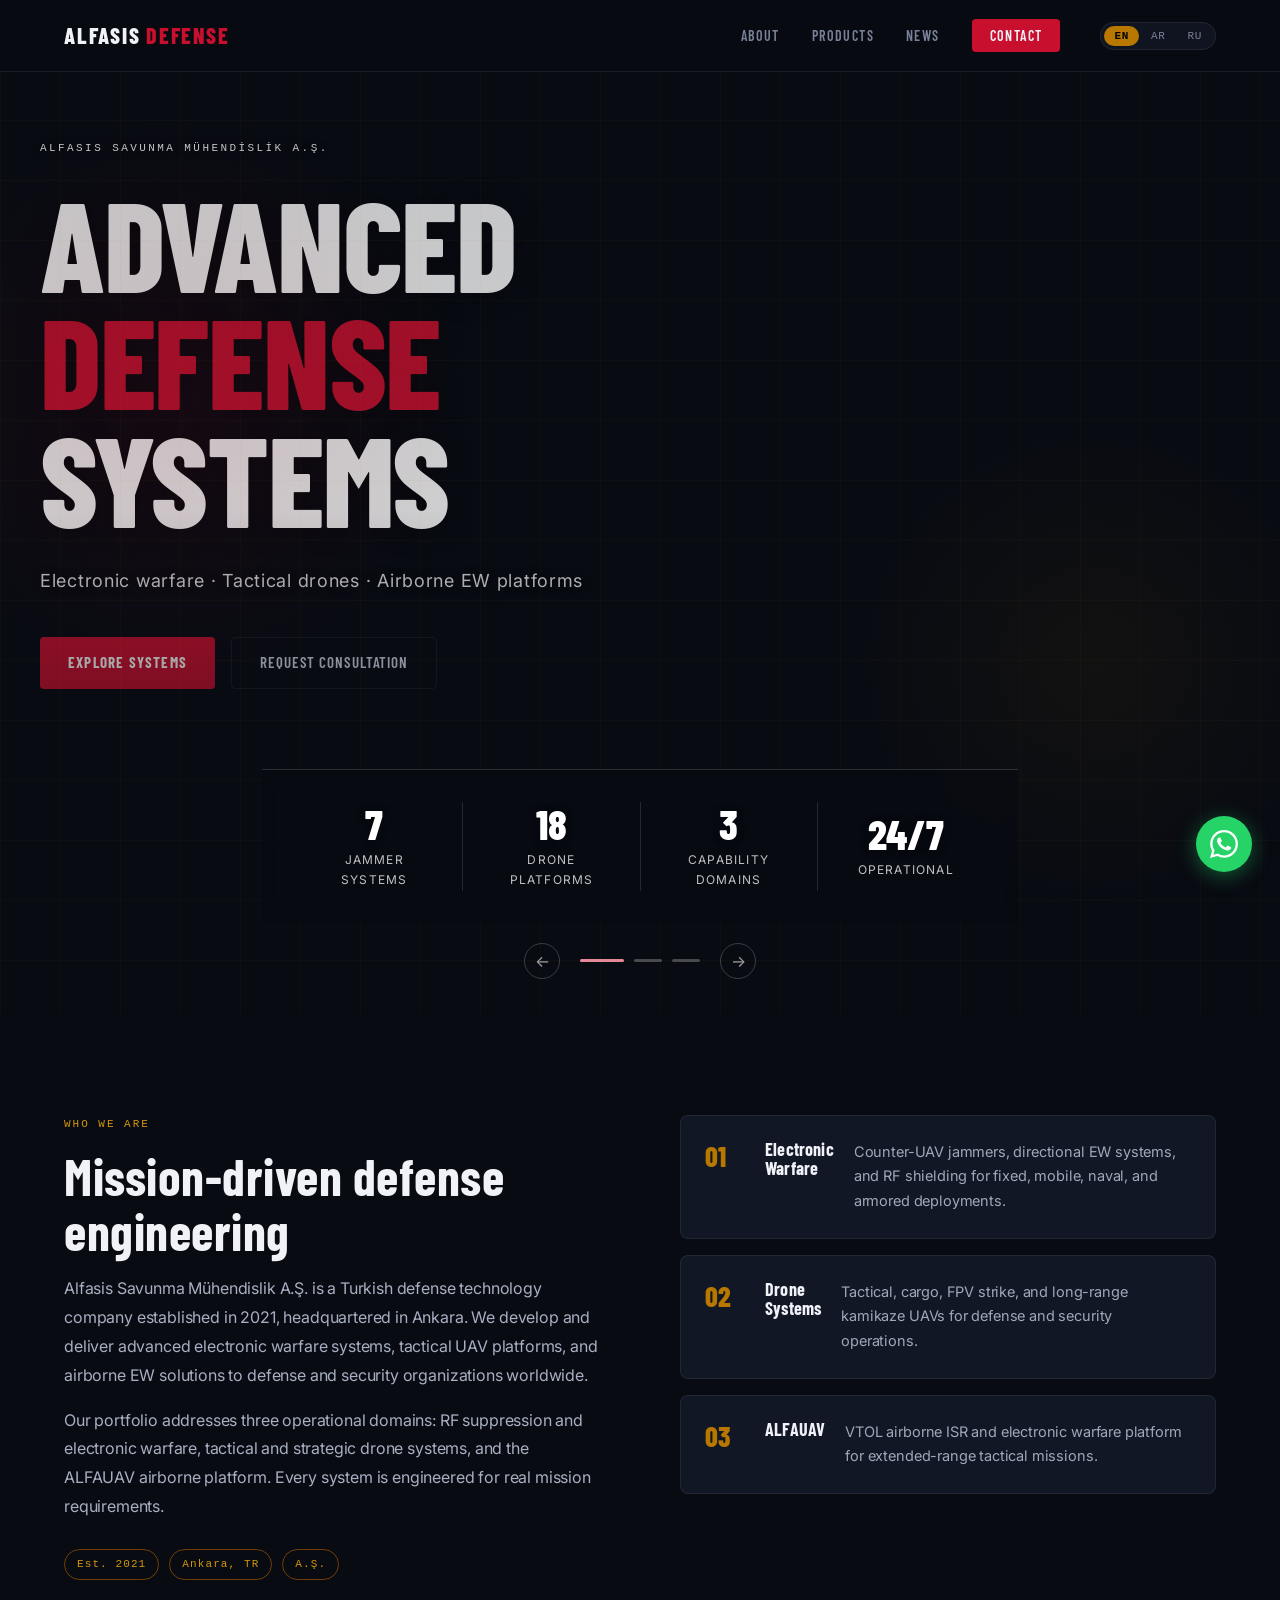
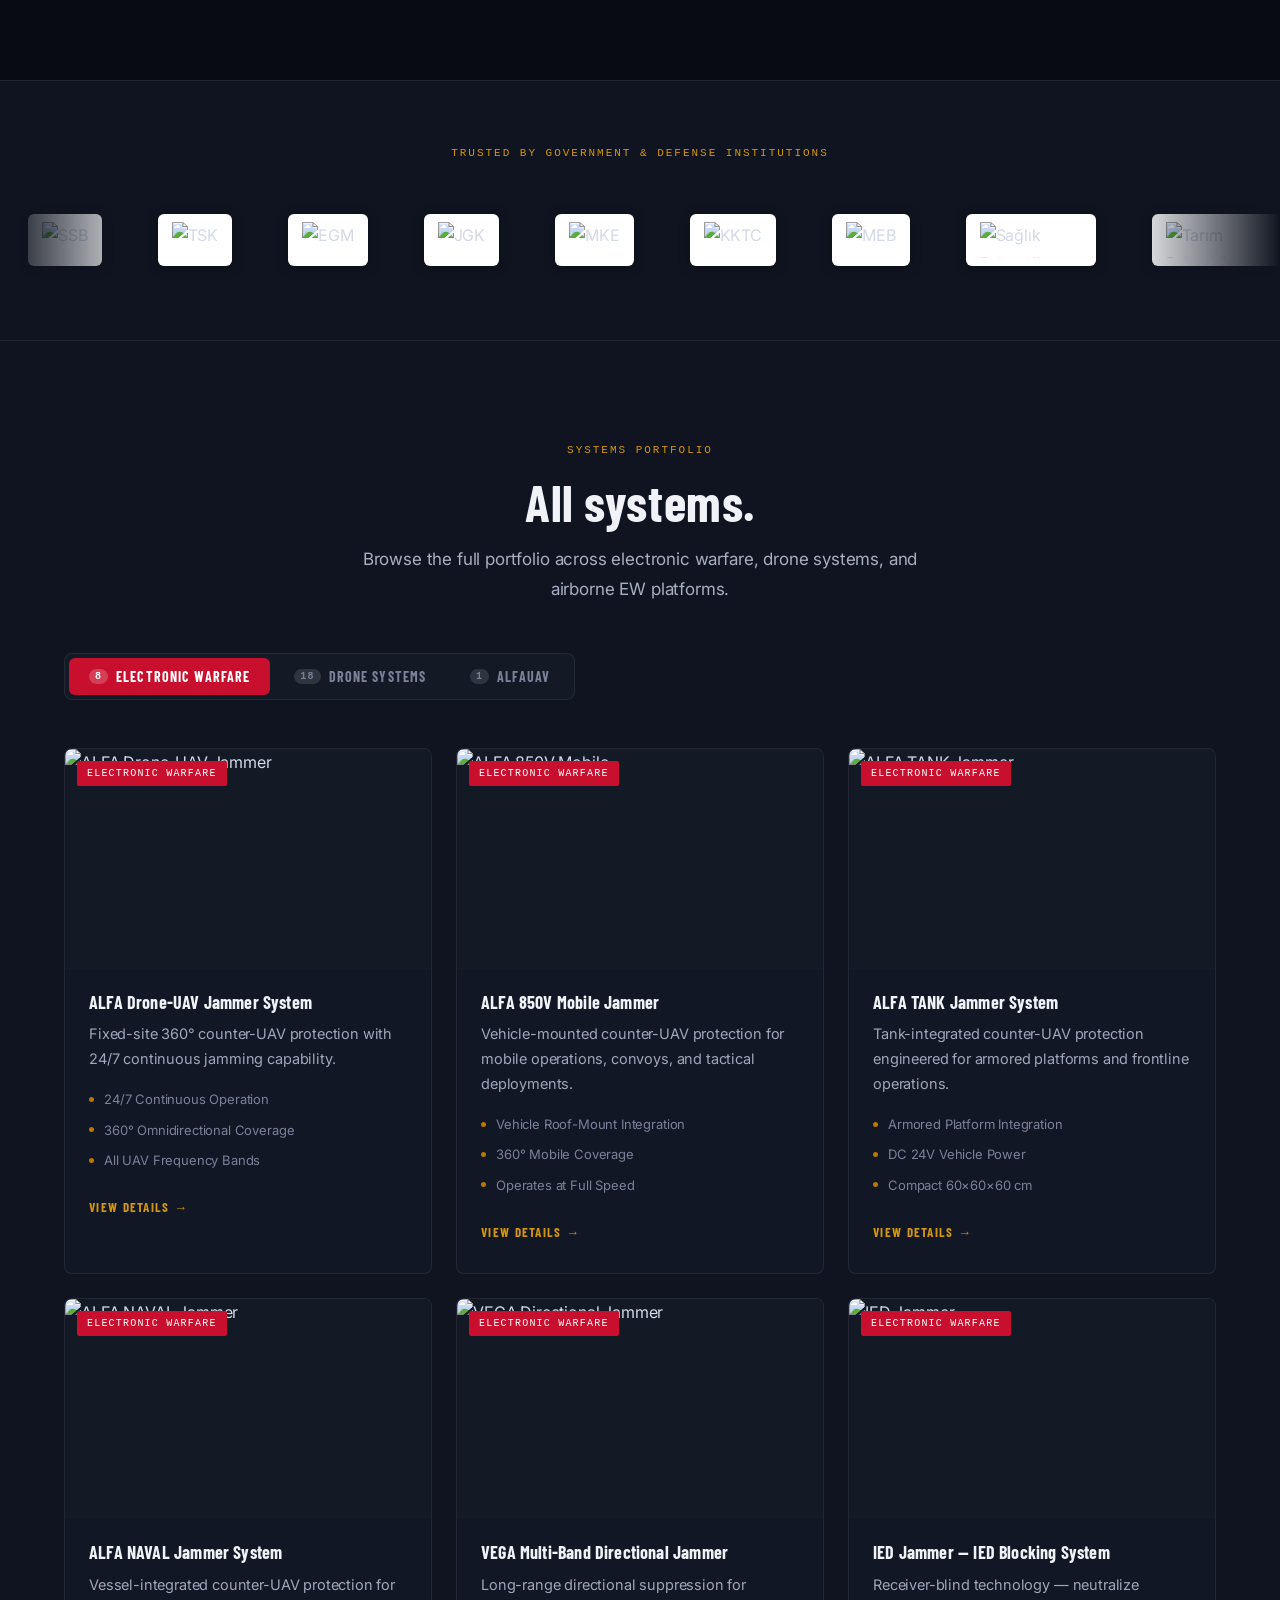
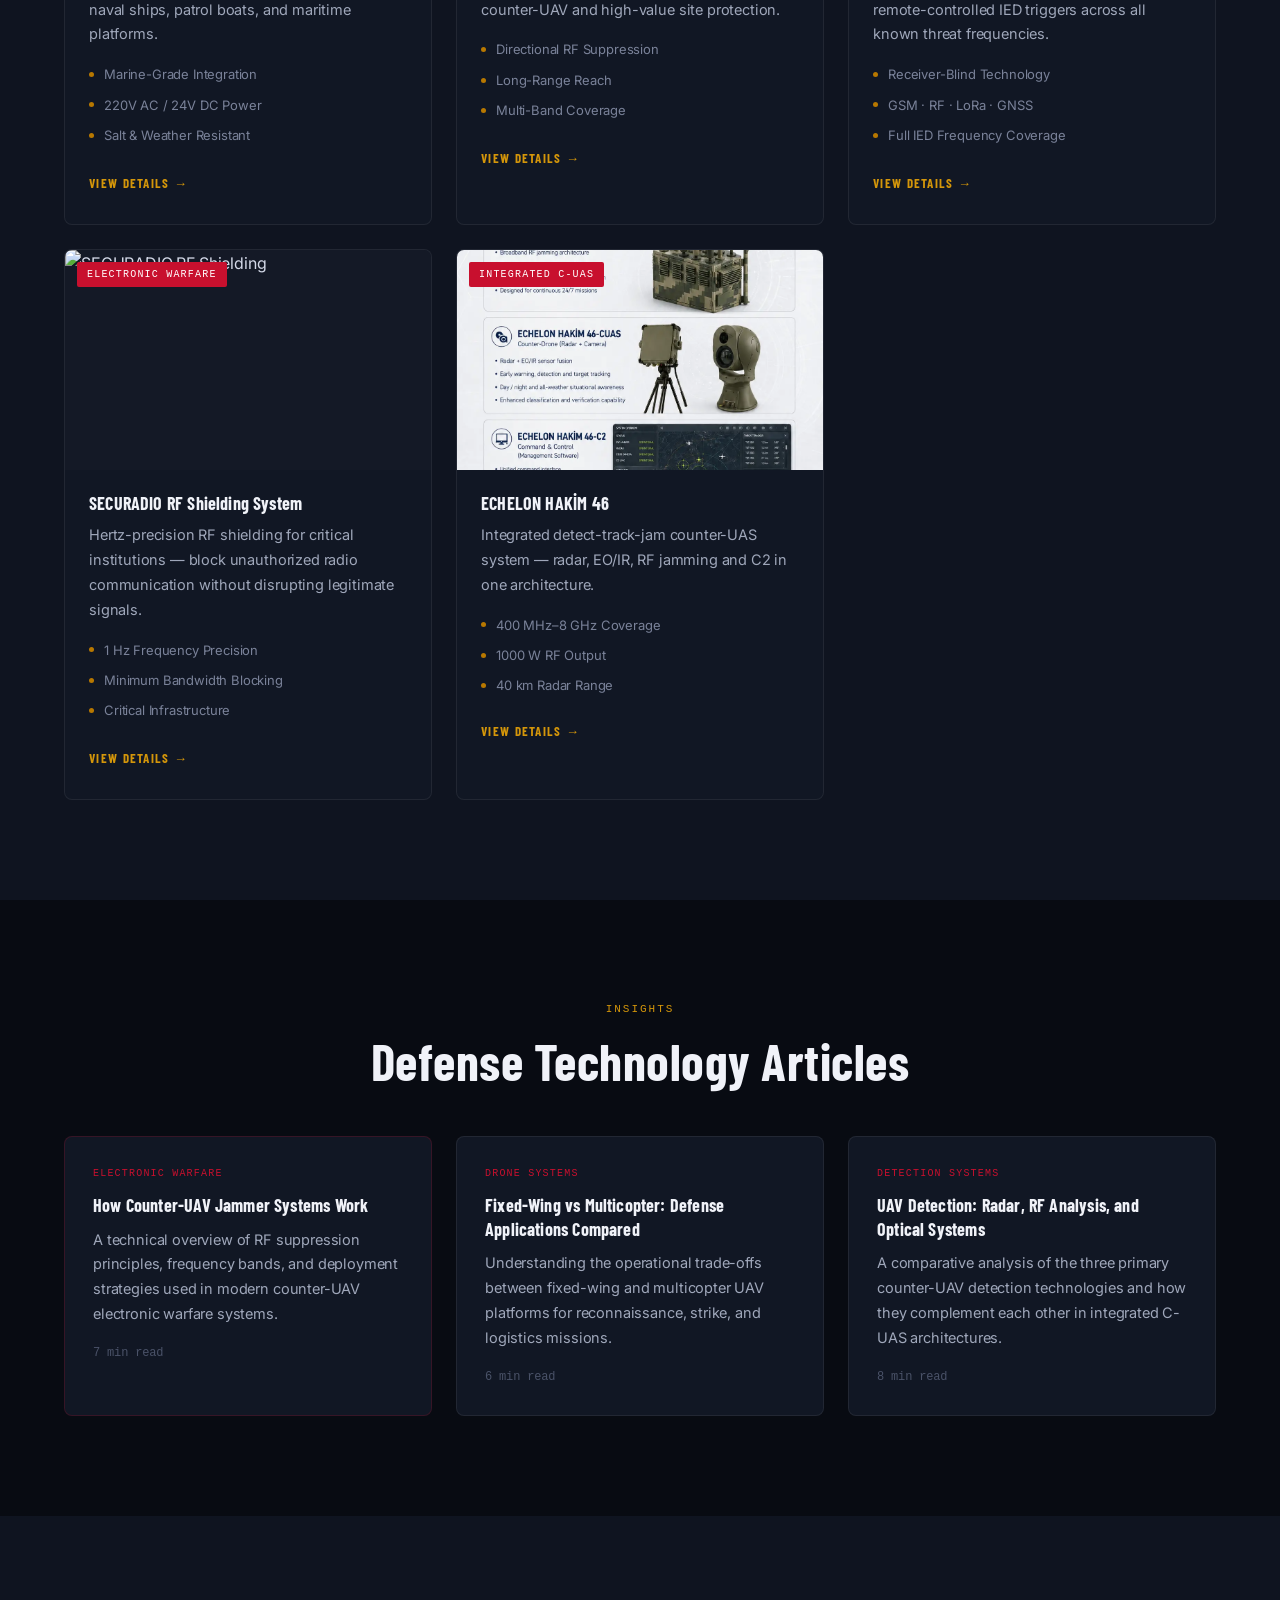
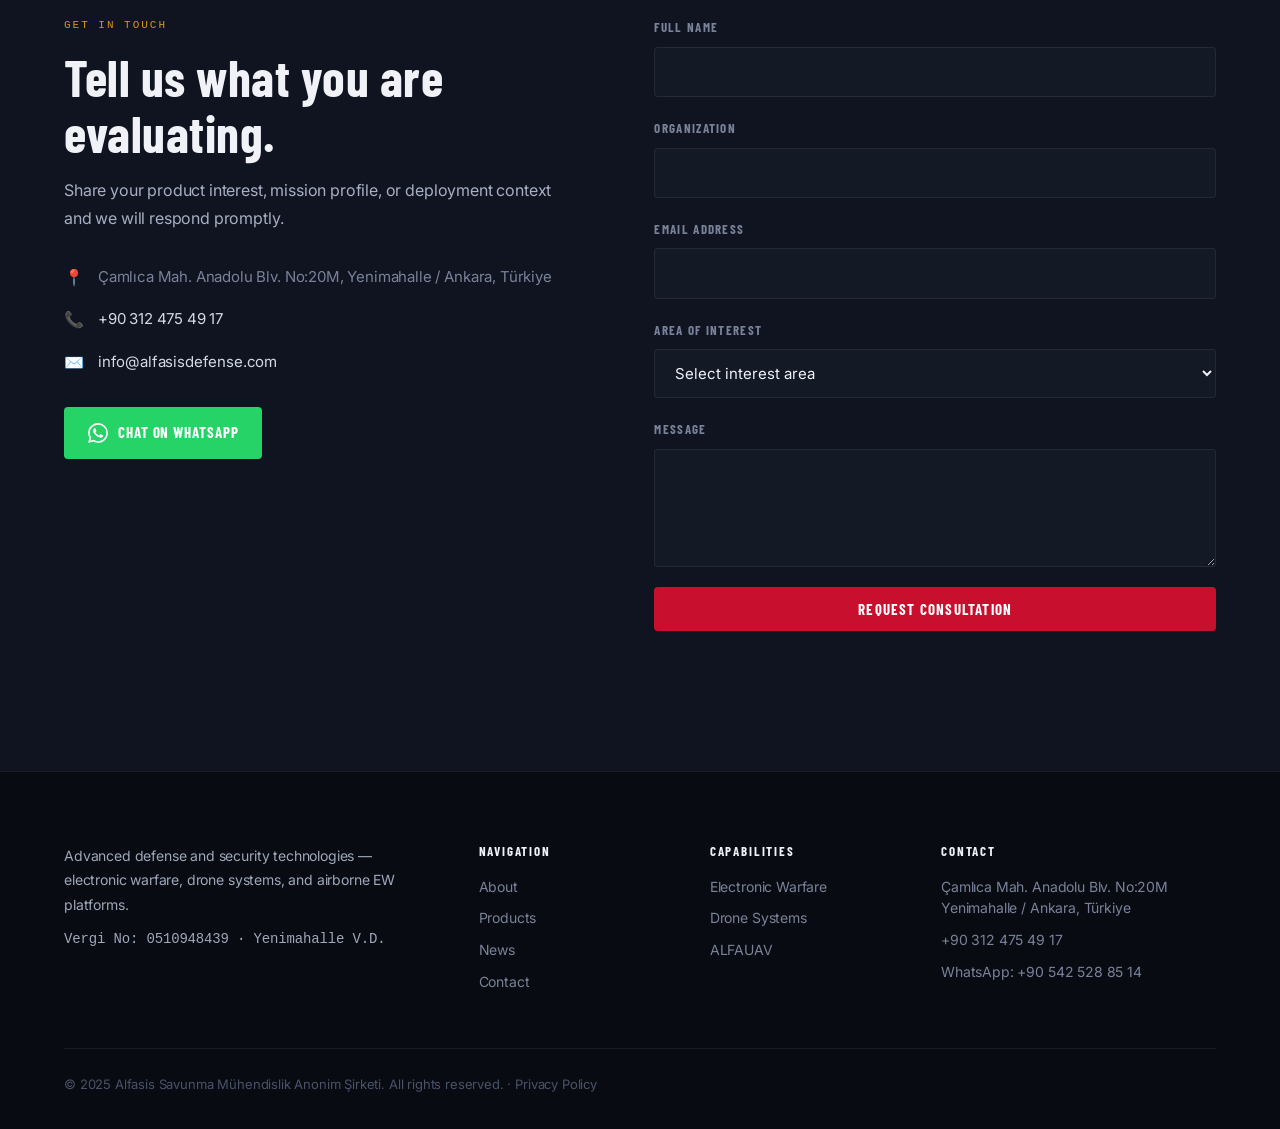
==== commit bf64ad79: "revert: restore ECHELON HAKIM 46 product card on homepage Kart geçici olarak gizlenmişti (f730644), " ====
--- a/index.html
+++ b/index.html
@@ -218,7 +218,7 @@
 
     <div class="cat-tabs">
       <button class="cat-tab active" data-cat="jammers">
-        <span class="cat-count">7</span>
+        <span class="cat-count">8</span>
         <span data-i18n="cat.jammers">Electronic Warfare</span>
       </button>
       <button class="cat-tab" data-cat="drones">
@@ -353,11 +353,6 @@
         </div>
       </div>
 
-      <!-- TEMP HIDDEN 2026-08-16: ECHELON HAKİM 46 kartı geçici gizlendi.
-           Sayfa (echelon-hakim-46.html) canlı, direkt link çalışıyor.
-           GERİ AÇARKEN: cat-count 7 -> 8 yap, karta data-i18n attribute'ları ekle
-           (diğer kartlardaki p.* / badge.* pattern'ine uygun).
-
       <div class="product-card">
         <div class="product-img-wrap">
           <img src="assets/hakim-46-product.webp" alt="ECHELON HAKİM 46" loading="lazy" />
@@ -374,7 +369,6 @@
           <a href="echelon-hakim-46.html" class="btn-details">View Details →</a>
         </div>
       </div>
-      -->
 
     </div><!-- /cat-jammers -->
 
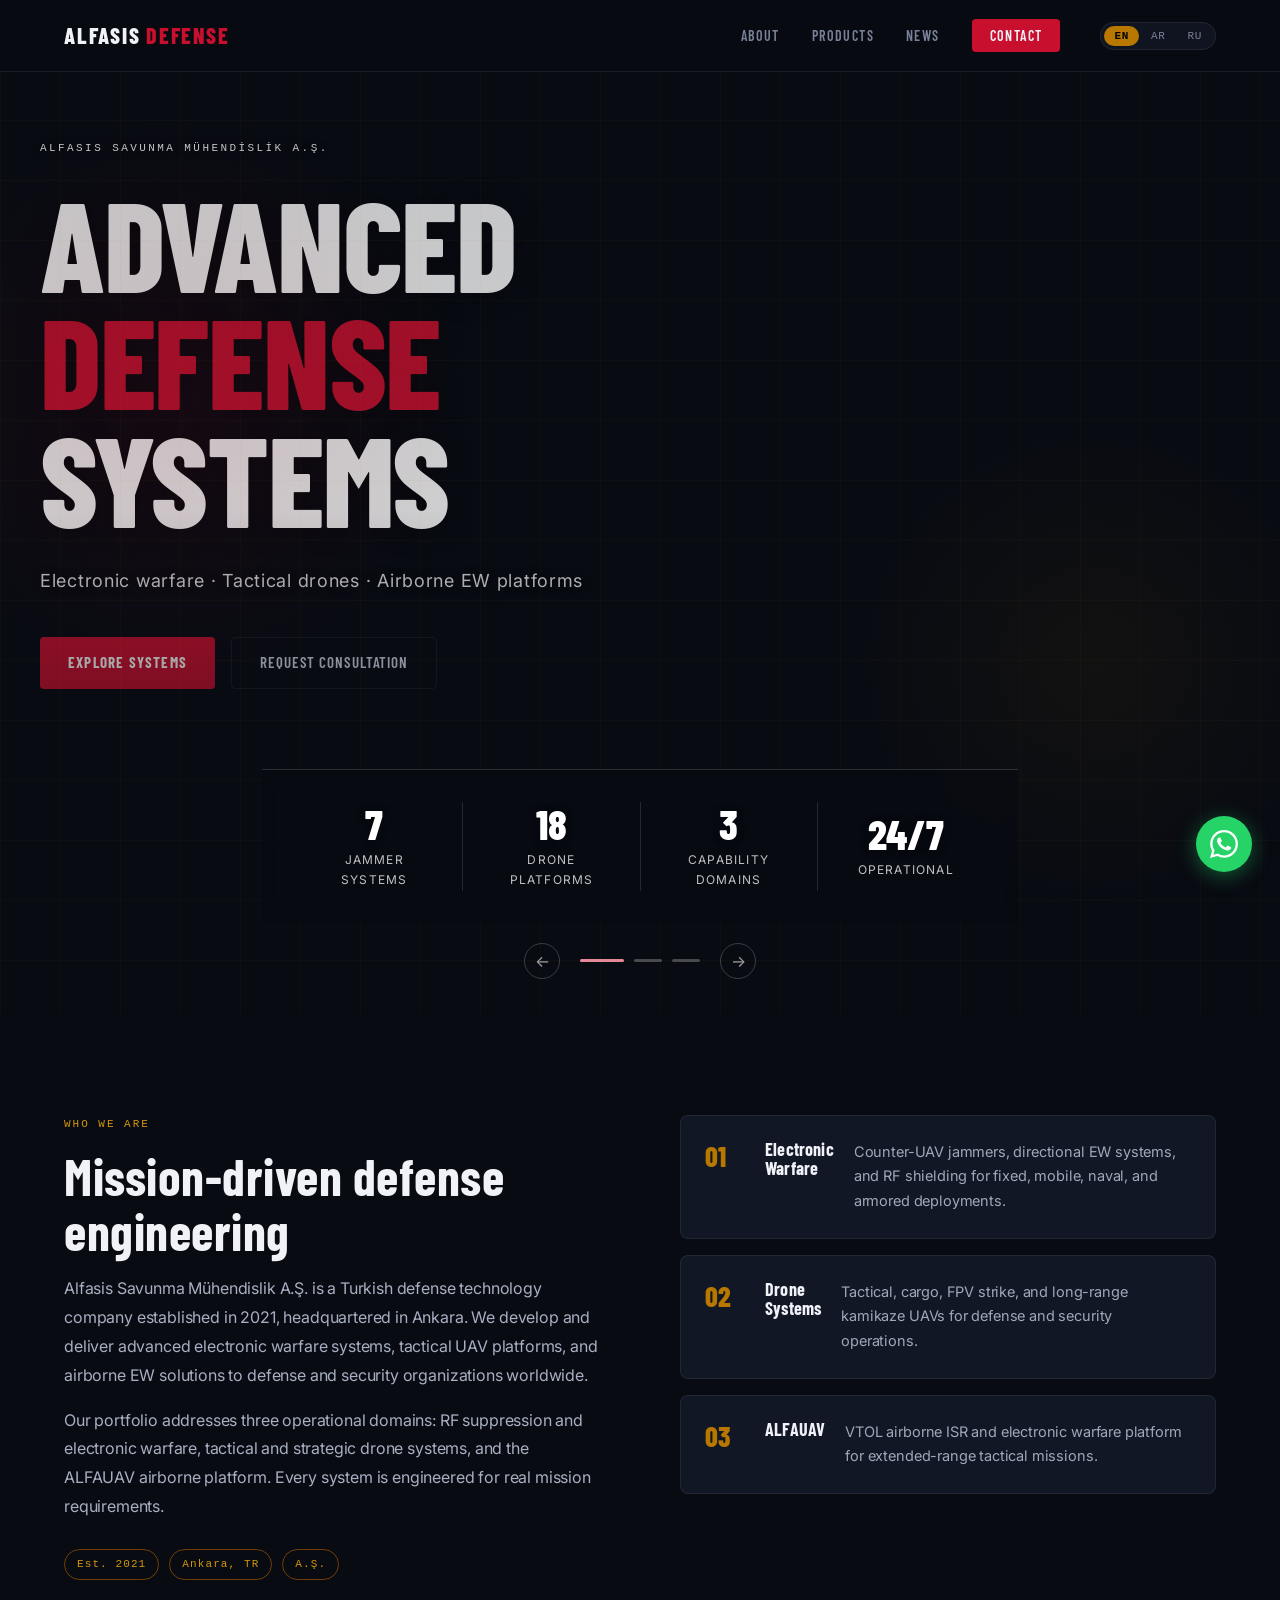
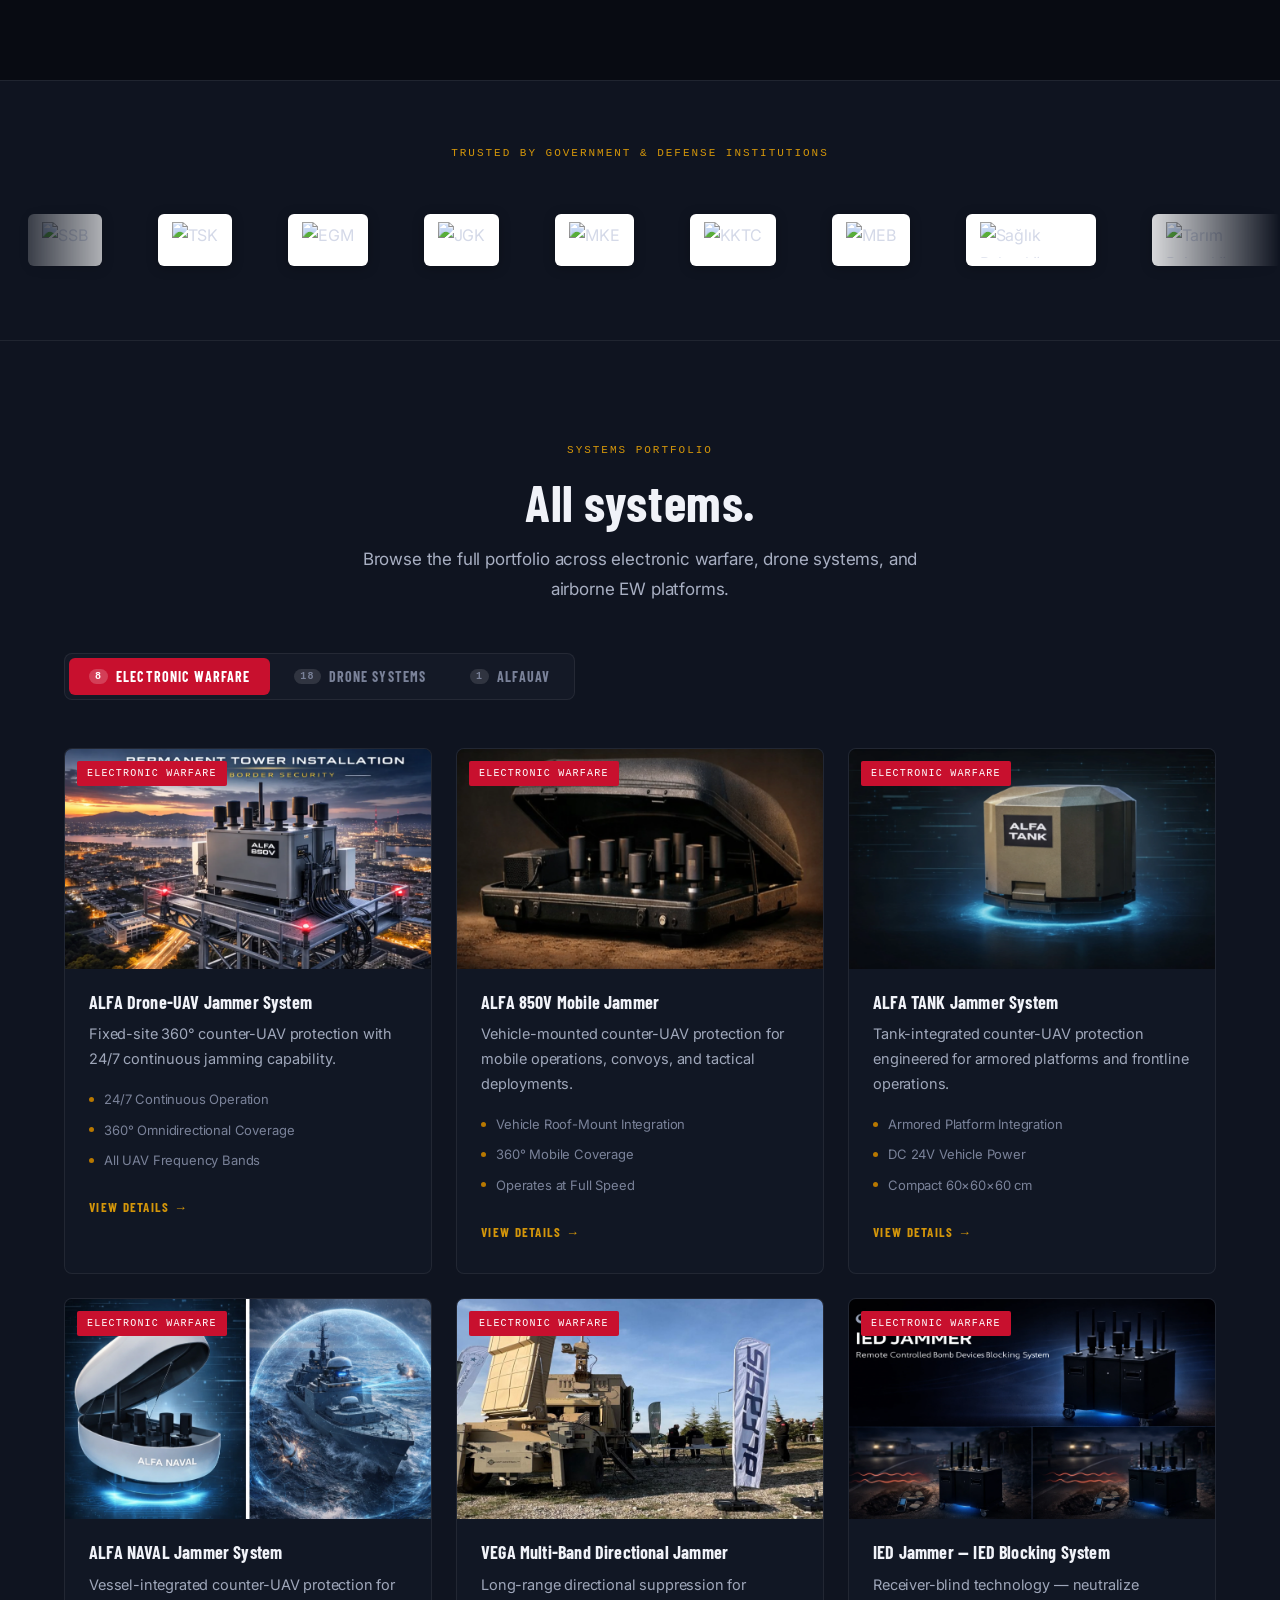
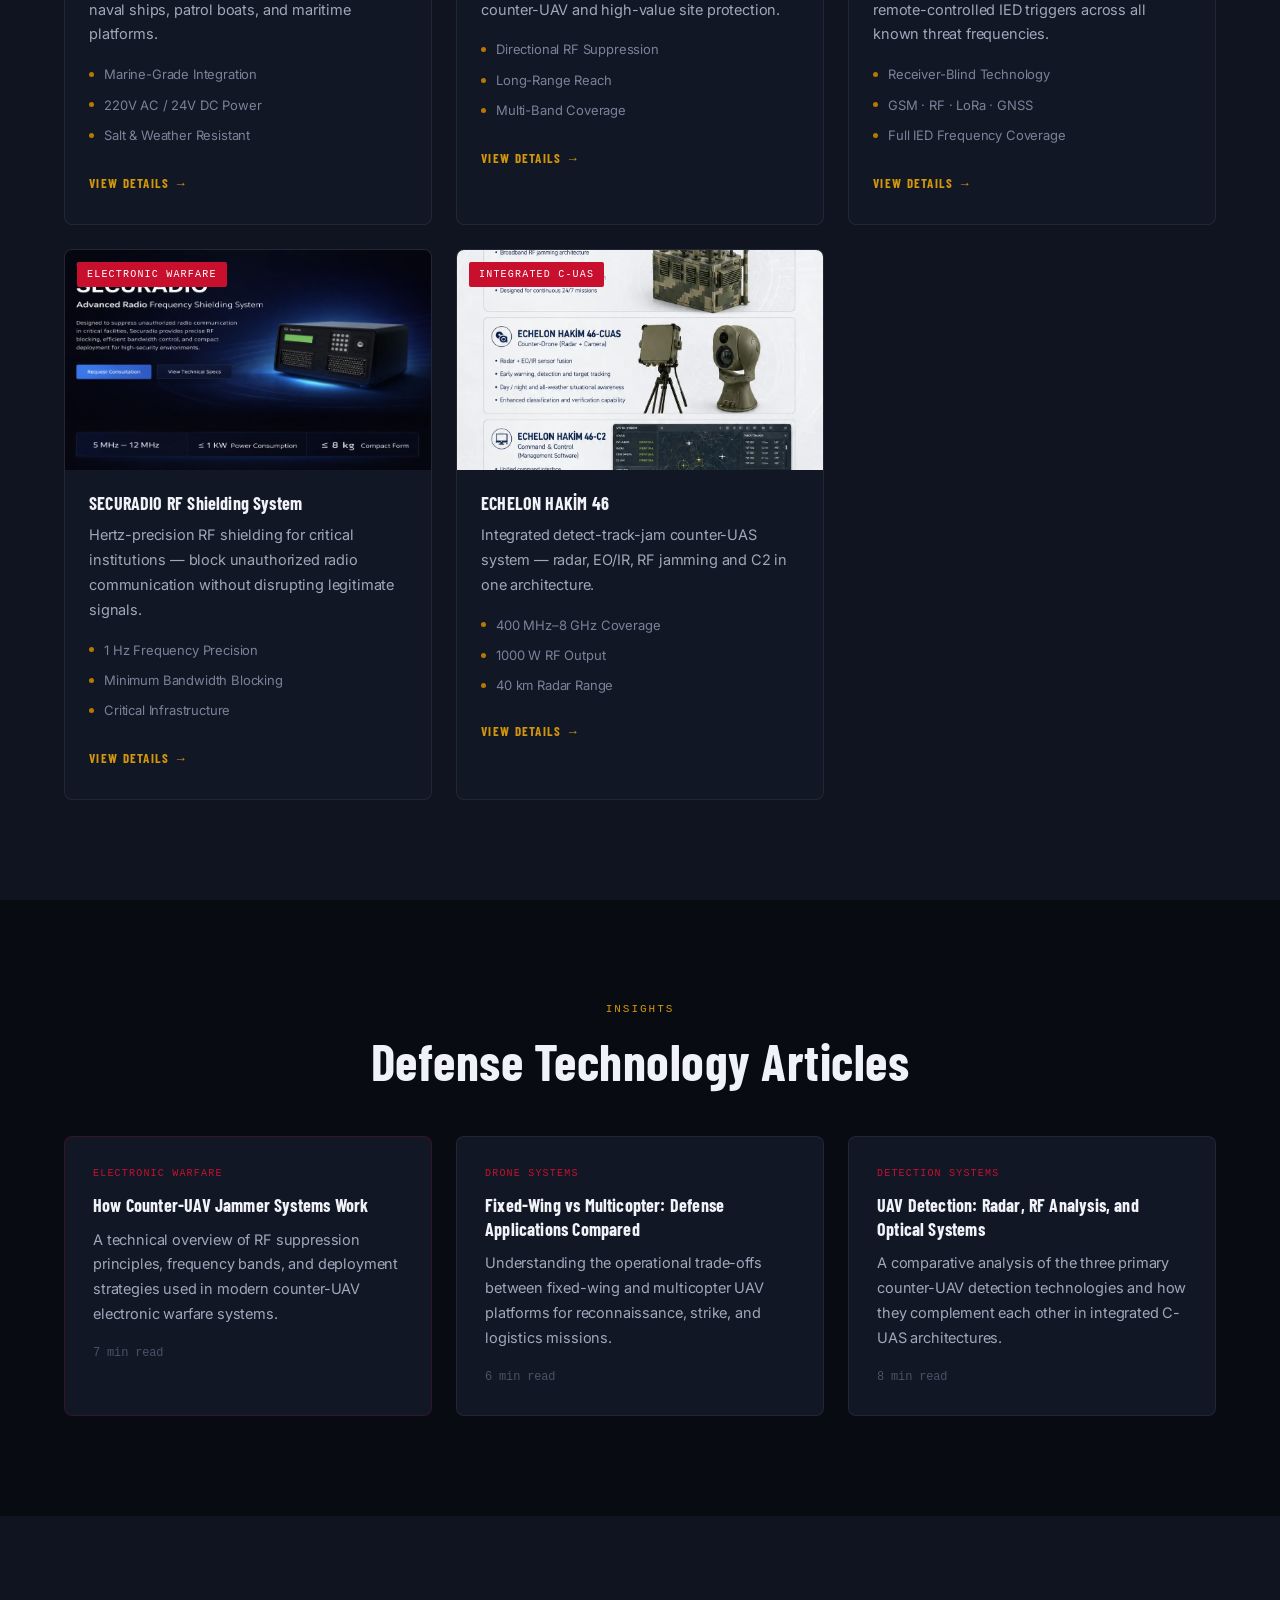
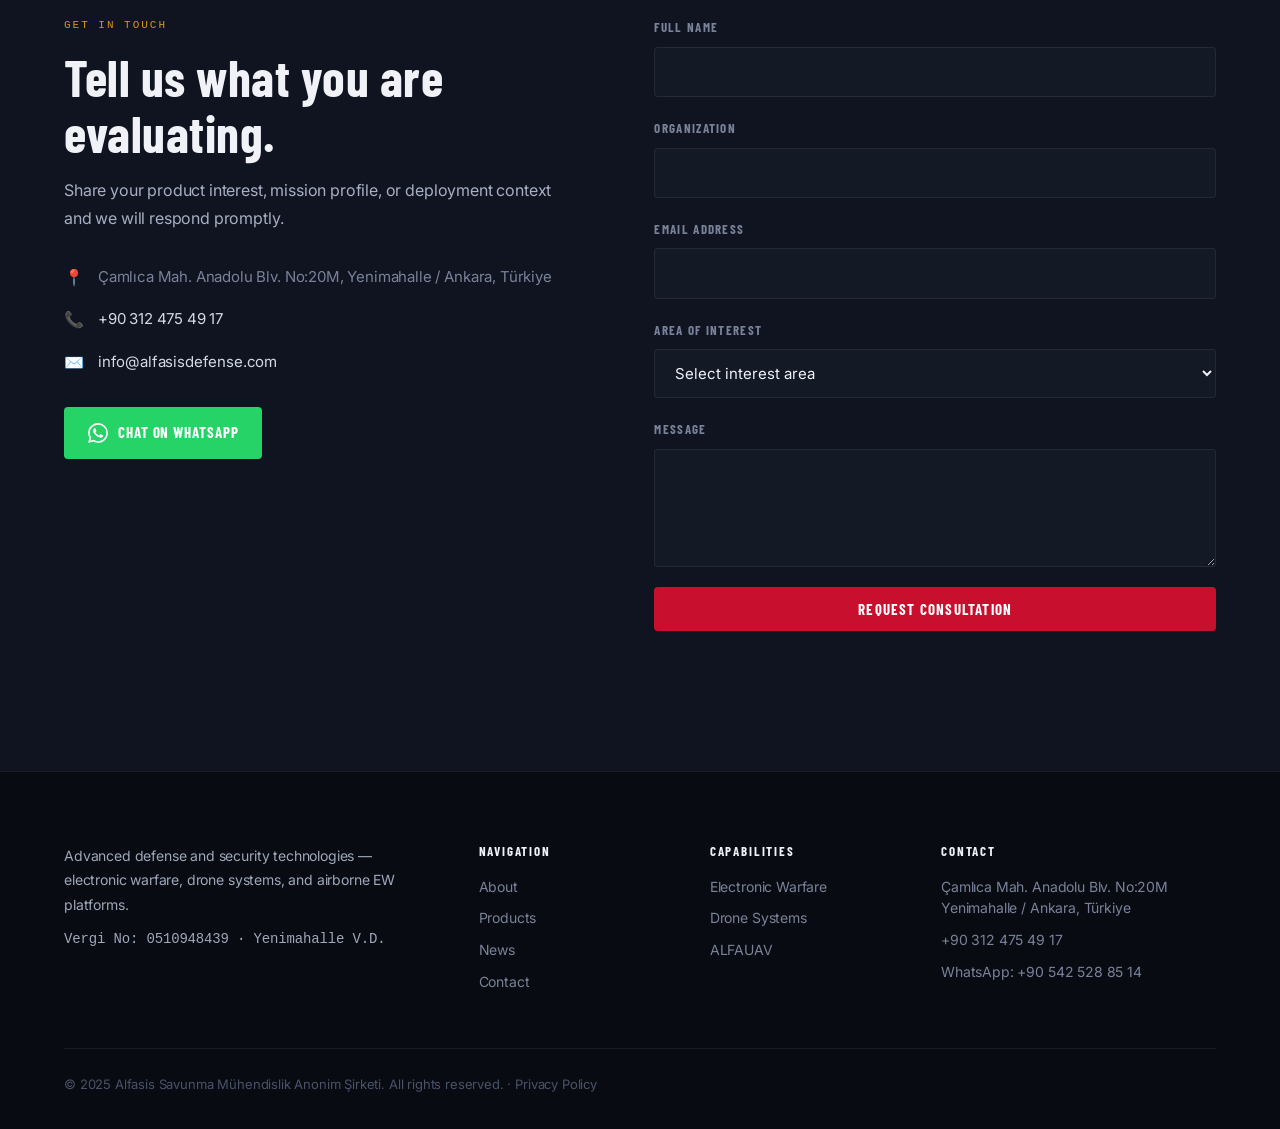
==== commit f881cca4: "fix: point product images at self-hosted files 23 of 26 images now served from /products/ instead of" ====
--- a/index.html
+++ b/index.html
@@ -236,7 +236,7 @@
 
       <div class="product-card">
         <div class="product-img-wrap">
-          <img src="https://www.rdnsoft.com/products/alfa-850v/images/hero.webp" alt="ALFA Drone-UAV Jammer" loading="lazy" />
+          <img src="/products/alfa-850v/images/hero.webp" alt="ALFA Drone-UAV Jammer" loading="lazy" />
           <span class="product-cat-badge" data-i18n="badge.ew">Electronic Warfare</span>
         </div>
         <div class="product-body">
@@ -253,7 +253,7 @@
 
       <div class="product-card">
         <div class="product-img-wrap">
-          <img src="https://www.rdnsoft.com/products/alfa-850v-mobile/images/hero.webp" alt="ALFA 850V Mobile" loading="lazy" />
+          <img src="/products/alfa-850v-mobile/images/hero.webp" alt="ALFA 850V Mobile" loading="lazy" />
           <span class="product-cat-badge" data-i18n="badge.ew">Electronic Warfare</span>
         </div>
         <div class="product-body">
@@ -270,7 +270,7 @@
 
       <div class="product-card">
         <div class="product-img-wrap">
-          <img src="https://www.rdnsoft.com/products/alfa-tank/images/hero.webp" alt="ALFA TANK Jammer" loading="lazy" />
+          <img src="/products/alfa-tank/images/hero.webp" alt="ALFA TANK Jammer" loading="lazy" />
           <span class="product-cat-badge" data-i18n="badge.ew">Electronic Warfare</span>
         </div>
         <div class="product-body">
@@ -287,7 +287,7 @@
 
       <div class="product-card">
         <div class="product-img-wrap">
-          <img src="https://www.rdnsoft.com/products/alfa-naval/images/hero.webp" alt="ALFA NAVAL Jammer" loading="lazy" />
+          <img src="/products/alfa-naval/images/hero.webp" alt="ALFA NAVAL Jammer" loading="lazy" />
           <span class="product-cat-badge" data-i18n="badge.ew">Electronic Warfare</span>
         </div>
         <div class="product-body">
@@ -304,7 +304,7 @@
 
       <div class="product-card">
         <div class="product-img-wrap">
-          <img src="https://www.rdnsoft.com/products/vega/images/vega-hero.webp" alt="VEGA Directional Jammer" loading="lazy" />
+          <img src="/products/vega/images/vega-hero.webp" alt="VEGA Directional Jammer" loading="lazy" />
           <span class="product-cat-badge" data-i18n="badge.ew">Electronic Warfare</span>
         </div>
         <div class="product-body">
@@ -321,7 +321,7 @@
 
       <div class="product-card">
         <div class="product-img-wrap">
-          <img src="https://www.rdnsoft.com/products/ied-jammer/images/hero.webp" alt="IED Jammer" loading="lazy" />
+          <img src="/products/ied-jammer/images/hero.webp" alt="IED Jammer" loading="lazy" />
           <span class="product-cat-badge" data-i18n="badge.ew">Electronic Warfare</span>
         </div>
         <div class="product-body">
@@ -338,7 +338,7 @@
 
       <div class="product-card">
         <div class="product-img-wrap">
-          <img src="https://www.rdnsoft.com/products/securadio/images/hero.webp" alt="SECURADIO RF Shielding" loading="lazy" />
+          <img src="/products/securadio/images/hero.webp" alt="SECURADIO RF Shielding" loading="lazy" />
           <span class="product-cat-badge" data-i18n="badge.ew">Electronic Warfare</span>
         </div>
         <div class="product-body">
@@ -394,7 +394,7 @@
 
       <div class="product-card">
         <div class="product-img-wrap">
-          <img src="https://www.rdnsoft.com/products/k-400/images/hero.webp" alt="K-400" loading="lazy" />
+          <img src="/products/k-400/images/hero.webp" alt="K-400" loading="lazy" />
           <span class="product-cat-badge" data-i18n="badge.strike">Strike UAV</span>
         </div>
         <div class="product-body">
@@ -411,7 +411,7 @@
 
       <div class="product-card">
         <div class="product-img-wrap">
-          <img src="https://www.rdnsoft.com/products/k-750/images/hero.webp" alt="K-750" loading="lazy" />
+          <img src="/products/k-750/images/hero.webp" alt="K-750" loading="lazy" />
           <span class="product-cat-badge" data-i18n="badge.strike">Strike UAV</span>
         </div>
         <div class="product-body">
@@ -428,7 +428,7 @@
 
       <div class="product-card">
         <div class="product-img-wrap">
-          <img src="https://www.rdnsoft.com/products/km-1000/images/hero.webp" alt="KM-1000" loading="lazy" />
+          <img src="/products/km-1000/images/hero.webp" alt="KM-1000" loading="lazy" />
           <span class="product-cat-badge" data-i18n="badge.strategic">Strategic UAV</span>
         </div>
         <div class="product-body">
@@ -445,7 +445,7 @@
 
       <div class="product-card">
         <div class="product-img-wrap">
-          <img src="https://www.rdnsoft.com/products/d-1000/images/hero.webp" alt="D-1000" loading="lazy" />
+          <img src="/products/d-1000/images/hero.webp" alt="D-1000" loading="lazy" />
           <span class="product-cat-badge" data-i18n="badge.fpv">FPV Strike</span>
         </div>
         <div class="product-body">
@@ -462,7 +462,7 @@
 
       <div class="product-card">
         <div class="product-img-wrap">
-          <img src="https://www.rdnsoft.com/products/d-1050/images/hero.webp" alt="D-1050" loading="lazy" />
+          <img src="/products/d-1050/images/hero.webp" alt="D-1050" loading="lazy" />
           <span class="product-cat-badge" data-i18n="badge.fpv">FPV Strike</span>
         </div>
         <div class="product-body">
@@ -479,7 +479,7 @@
 
       <div class="product-card">
         <div class="product-img-wrap">
-          <img src="https://www.rdnsoft.com/products/white-falcon-a1/images/hero.webp" alt="WHITE FALCON A1" loading="lazy" />
+          <img src="/products/white-falcon-a1/images/hero.webp" alt="WHITE FALCON A1" loading="lazy" />
           <span class="product-cat-badge" data-i18n="badge.fpv">FPV Strike</span>
         </div>
         <div class="product-body">
@@ -513,7 +513,7 @@
 
       <div class="product-card">
         <div class="product-img-wrap">
-          <img src="https://www.rdnsoft.com/products/talon/images/hero.webp" alt="TALON" loading="lazy" />
+          <img src="/products/talon/images/hero.webp" alt="TALON" loading="lazy" />
           <span class="product-cat-badge" data-i18n="badge.recon">Reconnaissance</span>
         </div>
         <div class="product-body">
@@ -530,7 +530,7 @@
 
       <div class="product-card">
         <div class="product-img-wrap">
-          <img src="https://www.rdnsoft.com/products/m-1000/images/hero.webp" alt="M-1000" loading="lazy" />
+          <img src="/products/m-1000/images/hero.webp" alt="M-1000" loading="lazy" />
           <span class="product-cat-badge" data-i18n="badge.recon">Reconnaissance</span>
         </div>
         <div class="product-body">
@@ -547,7 +547,7 @@
 
       <div class="product-card">
         <div class="product-img-wrap">
-          <img src="https://www.rdnsoft.com/products/v-2346/images/hero.webp" alt="V-2346" loading="lazy" />
+          <img src="/products/v-2346/images/hero.webp" alt="V-2346" loading="lazy" />
           <span class="product-cat-badge">VTOL</span>
         </div>
         <div class="product-body">
@@ -564,7 +564,7 @@
 
       <div class="product-card">
         <div class="product-img-wrap">
-          <img src="https://www.rdnsoft.com/products/alga/images/hero.webp" alt="ALGA" loading="lazy" />
+          <img src="/products/alga/images/hero.webp" alt="ALGA" loading="lazy" />
           <span class="product-cat-badge" data-i18n="badge.strike">Strike UAV</span>
         </div>
         <div class="product-body">
@@ -581,7 +581,7 @@
 
       <div class="product-card">
         <div class="product-img-wrap">
-          <img src="https://www.rdnsoft.com/products/p-5/images/hero.webp" alt="P-5" loading="lazy" />
+          <img src="/products/p-5/images/hero.webp" alt="P-5" loading="lazy" />
           <span class="product-cat-badge" data-i18n="badge.cargo">Cargo UAV</span>
         </div>
         <div class="product-body">
@@ -615,7 +615,7 @@
 
       <div class="product-card">
         <div class="product-img-wrap">
-          <img src="https://www.rdnsoft.com/products/mp-50/images/hero.webp" alt="MP-50" loading="lazy" />
+          <img src="/products/mp-50/images/hero.webp" alt="MP-50" loading="lazy" />
           <span class="product-cat-badge" data-i18n="badge.cargo">Cargo UAV</span>
         </div>
         <div class="product-body">
@@ -632,7 +632,7 @@
 
       <div class="product-card">
         <div class="product-img-wrap">
-          <img src="https://www.rdnsoft.com/products/p-100/images/hero.webp" alt="P-100" loading="lazy" />
+          <img src="/products/p-100/images/hero.webp" alt="P-100" loading="lazy" />
           <span class="product-cat-badge" data-i18n="badge.cargo">Cargo UAV</span>
         </div>
         <div class="product-body">
@@ -649,7 +649,7 @@
 
       <div class="product-card">
         <div class="product-img-wrap">
-          <img src="https://www.rdnsoft.com/products/yukbey/images/hero.webp" alt="YÜKBEY" loading="lazy" />
+          <img src="/products/yukbey/images/hero.webp" alt="YÜKBEY" loading="lazy" />
           <span class="product-cat-badge" data-i18n="badge.cargo">Cargo UAV</span>
         </div>
         <div class="product-body">
@@ -666,7 +666,7 @@
 
       <div class="product-card">
         <div class="product-img-wrap">
-          <img src="https://www.rdnsoft.com/products/atalay/images/hero.webp" alt="ATALAY" loading="lazy" />
+          <img src="/products/atalay/images/hero.webp" alt="ATALAY" loading="lazy" />
           <span class="product-cat-badge" data-i18n="badge.cargo">Multi-Mission</span>
         </div>
         <div class="product-body">
@@ -690,7 +690,7 @@
           <div class="alfauav-badge-wrap">
             <span class="alfauav-badge">AIRBORNE EW PLATFORM</span>
           </div>
-          <img src="https://www.rdnsoft.com/products/barracuda/images/hero.webp" alt="ALFAUAV" />
+          <img src="/products/barracuda/images/hero.webp" alt="ALFAUAV" />
         </div>
         <div class="alfauav-content">
           <div class="section-tag" data-i18n="alfauav.tag">FLAGSHIP SYSTEM</div>
